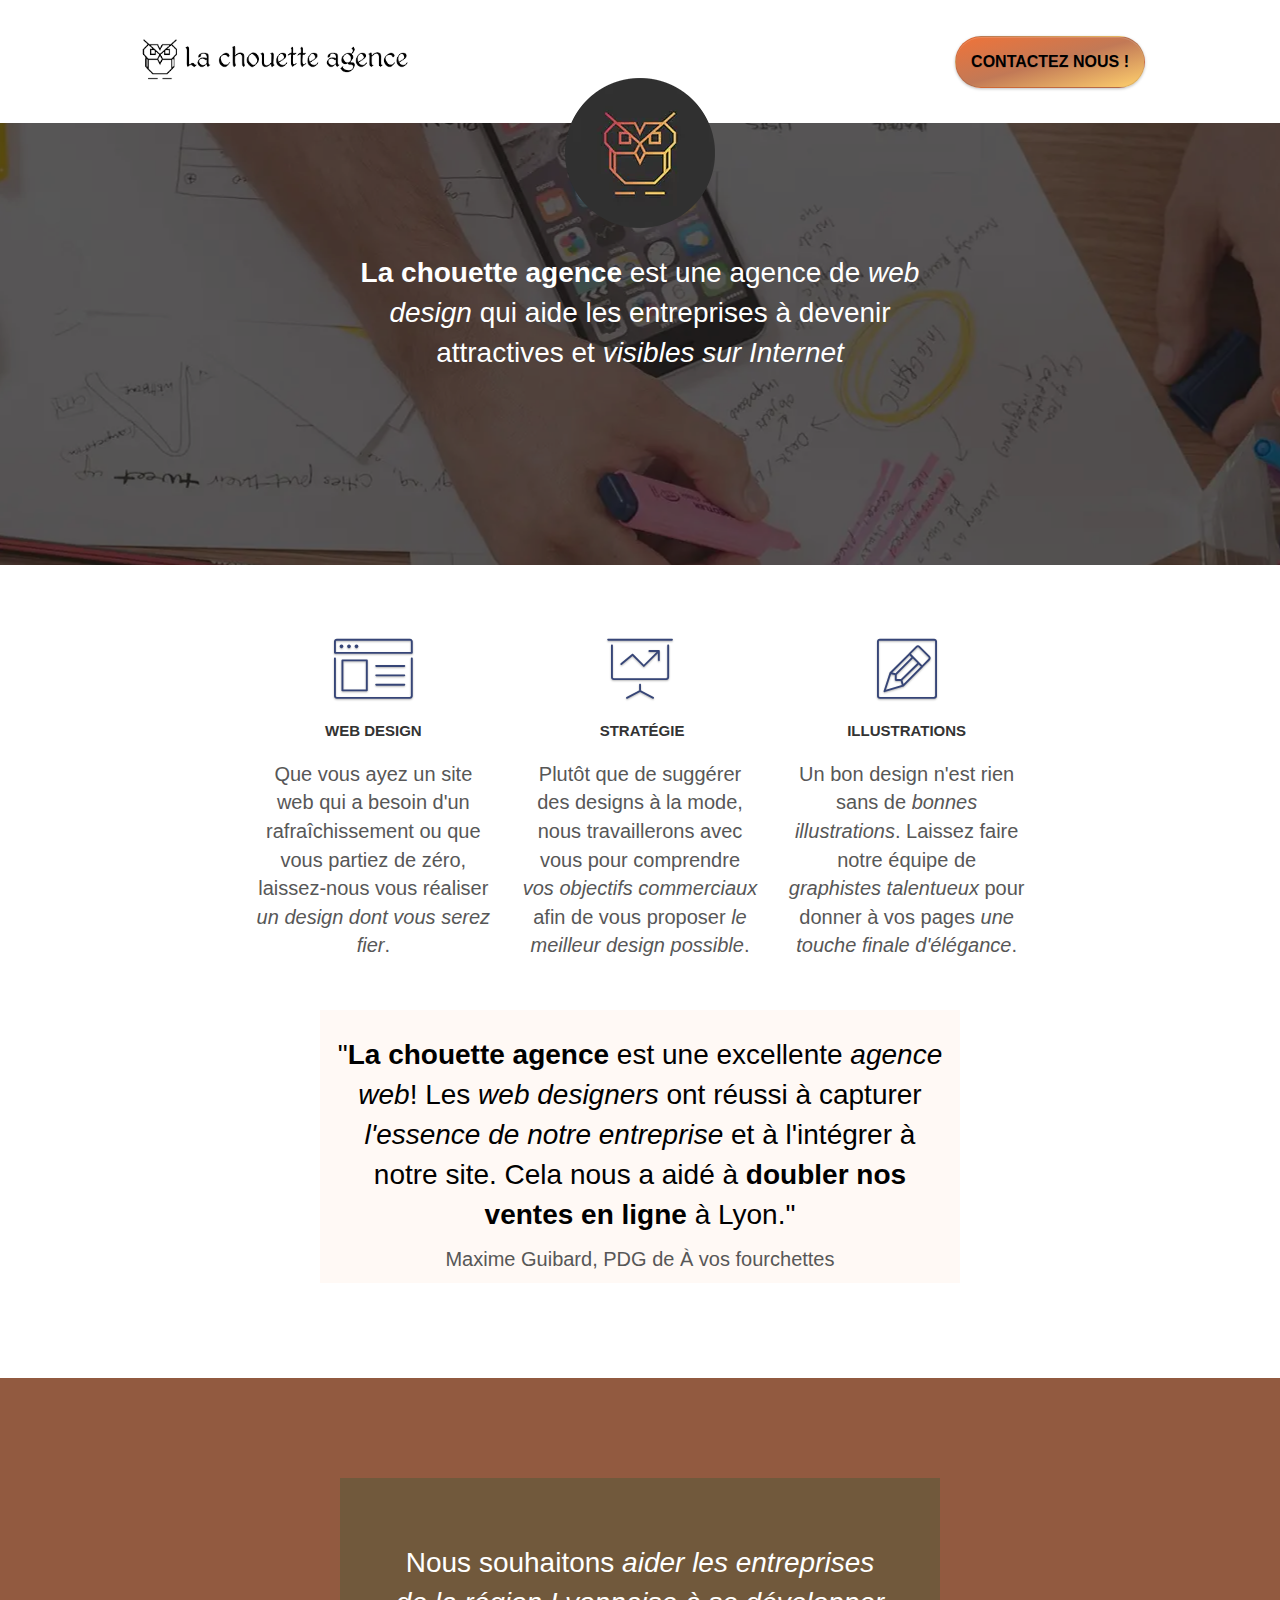
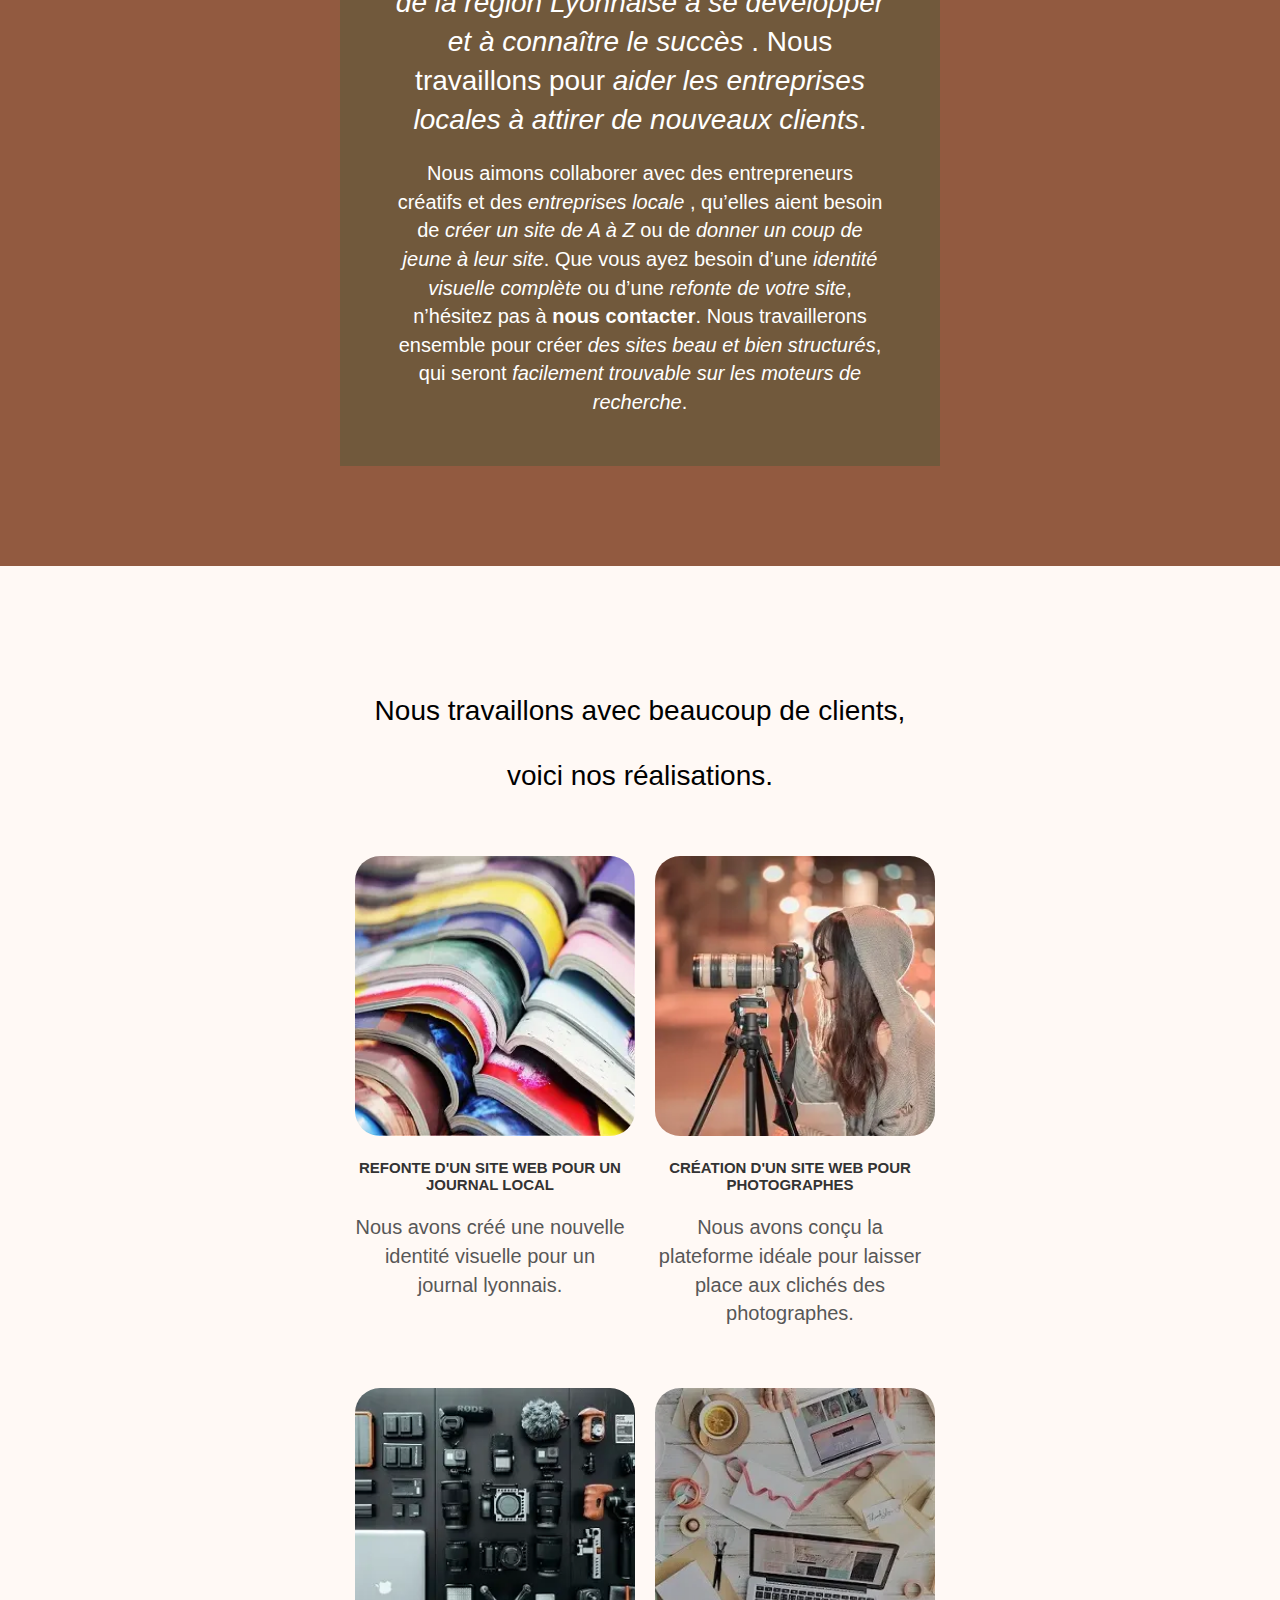
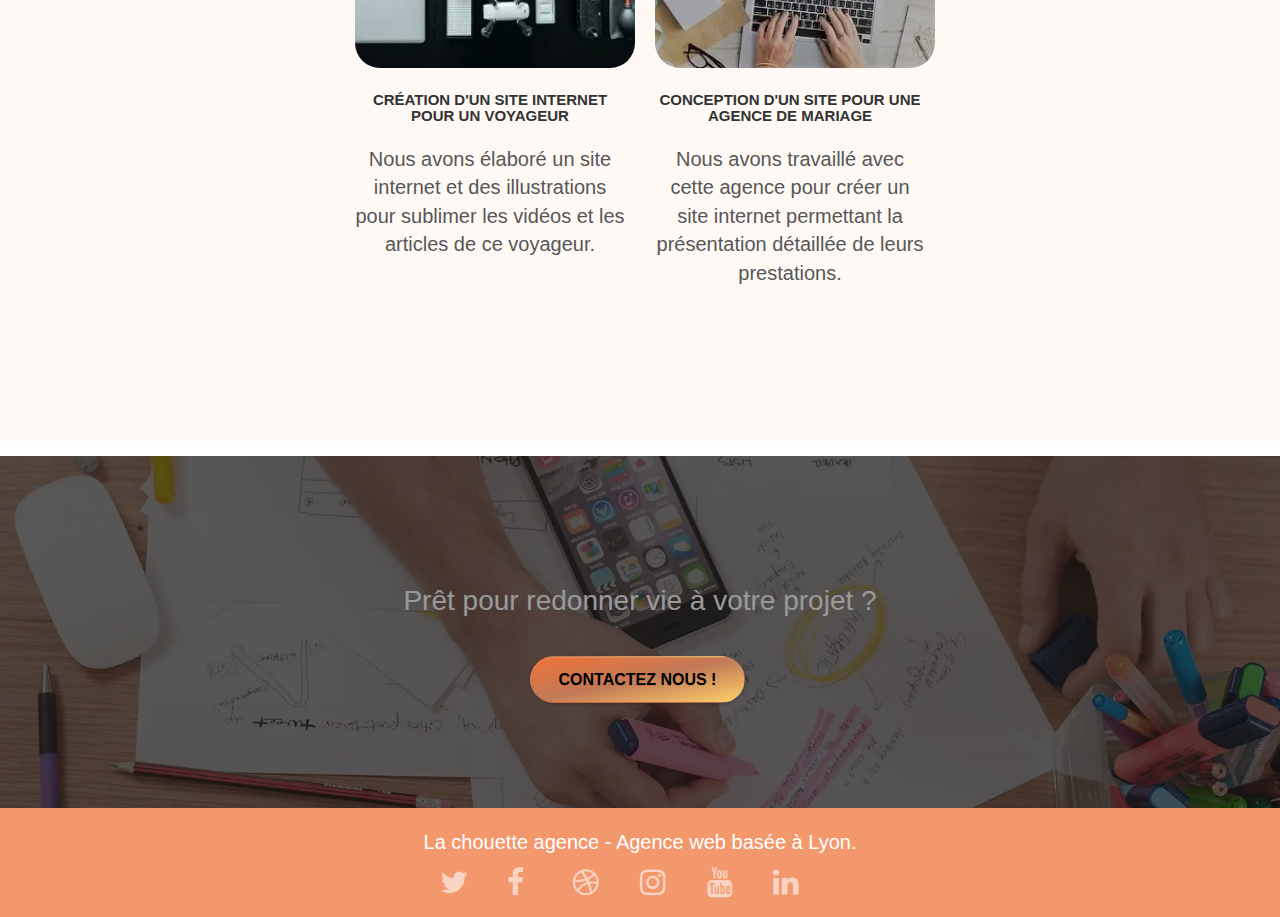
==== index.html @ 12873759 "changements boutons hover" ====
<!doctype html>
<html lang="fr">
<head>
    <meta charset="utf-8">
	<meta name="google-site-verification" content="yRWKBxch8k67-pR9QGZZN7ObZ-se8nlhs0dbQhO9EQE" />
    <meta name="keywords" content="seo, google, site web, site internet, agence design paris, agence design">
    <meta name="description" content="La chouette agence est une agence de web design qui aide les entreprises à devenir attractives et visibles sur Internet">
    <meta name="viewport" content="width=device-width, initial-scale=1.0, viewport-fit=cover">
    <link rel="shortcut icon" type="image/png" href="favicon.jpg">
    
	<link rel="stylesheet" type="text/css" href="./css/bootstrap.css">
	<link rel="stylesheet" type="text/css" href="style.css">
	<link rel="stylesheet" type="text/css" href="./css/font-awesome.css">
	<link rel="stylesheet" type="text/css" href="./css/et-line.css">

	<link rel=”canonical” href=”http://nanaki923.github.io/La-chouette-agence/pageoriginelle.html” />
	
    <title>La chouette agence</title>

<!-- Global site tag (gtag.js) - Google Analytics -->
    <script async src="https://www.googletagmanager.com/gtag/js?id=G-0TVZT63EPT"></script>
    <script>
        window.dataLayer = window.dataLayer || [];
        function gtag(){dataLayer.push(arguments);}
        gtag('js', new Date());

        gtag('config', 'G-0TVZT63EPT');
    </script>
    
</head>
<body>
<!-- Header -->
<div class="bloc bgc-white l-bloc " id="bloc-0">
	<div class="container bloc-sm">
		<nav class="navbar row">
			<div class="navbar-header">
				<a class="navbar-brand" href="index.html"><img src="img/la-chouette-agence.webp" alt="logo de l'agence representant une chouette dessinée de maniere minimaliste suivi du nom de l'agence" height="40" /></a>
			</div>
			<div class="collapse navbar-collapse navbar-1 special-dropdown-nav">
				<ul class="site-navigation nav navbar-nav">
					<li>
						<a href="page2.html" class="btn btn-lg btn-clean btn-rd cta-hero btn-atomic-tangerine">Contactez nous !</a>
					</li>
				</ul>
			</div>
		</nav>
	</div>
</div>

<!-- Presentation -->
<div class="bloc bgc-dark-slate-blue bg-banniere d-bloc bg-t-edge bloc-bg-texture texture-paper b-parallax">
	<div class="container bloc-lg">
		<div class="row tight-width-whitespace">
			<div class="col-sm-12">
				<img src="img/logo.webp" class="center-block image-resize-mode" width="100" alt="logo de l'agence de couleur allant du rouge au jaune sur un fond noir de forme spherique" />
				<div>
					<p class="text-center hero-bloc-text tc-white ">
						<strong>La chouette agence</strong> est une agence de <em>web design</em> qui aide les entreprises à devenir attractives et <em>visibles sur Internet</em> 
					</p>
				</div>
			</div>
	        <div class="col-sm-12 text-center">
				<a href="page2.html" class="btn btn-atomic-tangerine-2 btn-clean btn-rd btn-lg cta-hero">Contactez nous !</a>
			</div>
		</div>
	</div>
</div>

<!-- Services -->
<div class="bloc bgc-white l-bloc">
	<div class="container bloc-md">
		<div class="row voffset-lg med-width-whitespace">
			<div class="col-sm-4">
				<div class="text-center">
					<span class="et-icon-browser sm-shadow icon-dark-slate-blue icons icon-lg"></span>
				</div>
				<h3 class="mg-md text-center">
					Web design
				</h3>
				<p class="text-center ">
					Que vous ayez un site web qui a besoin d'un rafraîchissement ou que vous partiez de zéro, laissez-nous vous réaliser <em>un design dont vous serez fier</em>.
				</p>
			</div>
			<div class="col-sm-4">
				<div class="text-center">
					<span class="et-icon-presentation sm-shadow icon-dark-slate-blue icons icon-lg"></span>
				</div>
				<h3 class="mg-md text-center">
					&nbsp;Stratégie
				</h3>
				<p class="text-center ">
					Plutôt que de suggérer des designs à la mode, nous travaillerons avec vous pour comprendre <em>vos objectifs commerciaux</em> afin de vous proposer <em>le meilleur design possible</em>.
				</p>
			</div>
			<div class="col-sm-4">
				<div class="text-center">
					<span class="et-icon-edit sm-shadow icon-dark-slate-blue icons icon-lg"></span>
				</div>
				<h3 class="mg-md text-center">
					Illustrations
				</h3>
				<p class="text-center ">
					Un bon design n'est rien sans de <em>bonnes illustrations</em>. Laissez faire notre équipe de <em>graphistes talentueux</em> pour donner à vos pages <em>une touche finale d'élégance</em>.
				</p>
			</div>
		</div>
		<div class="row voffset-lg voffset">
			<div class="col-xs-12 col-md-8 col-md-offset-2 text-center">
				<p class="text-center hero-bloc-text tc-black ">
					"<strong>La chouette agence</strong> est une excellente <em>agence web</em>! Les <em>web designers</em> ont réussi à capturer <em>l'essence de notre entreprise</em> et à l'intégrer à notre site. Cela nous a aidé à <strong>doubler nos ventes en ligne</strong> à Lyon."
				</p>
				<p>
					Maxime Guibard, PDG de À vos fourchettes
				</p>
			</div>
		</div>
	</div>
</div>

<!-- Philosophy -->
<div class="bloc tc-white bgc-atomic-tangerine bg-presentation d-bloc bloc-bg-texture texture-paper b-parallax">
	<div class="container bloc-lg">
		<div class="row tight-width-whitespace black-background">
			<div class="col-sm-12">
				<h2 class="mg-md text-center tc-white">
					Nous souhaitons <em>aider les entreprises de la région Lyonnaise à se développer et à connaître le succès </em> . Nous travaillons pour <em>aider les entreprises locales à attirer de nouveaux clients</em>.
				</h2>
				<p class="text-center white">
					Nous aimons collaborer avec des entrepreneurs créatifs et des <em>entreprises locale</em> , qu’elles aient besoin de <em>créer un site de A à Z</em> ou de <em>donner un coup de jeune à leur site</em>. Que vous ayez besoin d’une <em>identité visuelle complète</em>  ou d’une <em>refonte de votre site</em>, n’hésitez pas à <strong>nous contacter</strong>. Nous travaillerons ensemble pour créer <em>des sites beau et bien structurés</em>, qui seront <em>facilement trouvable sur les moteurs de recherche</em>.
				</p>
			</div>
		</div>
	</div>
</div>

<!-- Portfolio -->
<div class="bloc bgc-white bg-h2-bg bg-repeat l-bloc">
	<div class="container bloc-lg">
		<div class="row">
			<div class="col-xs-13 col-md-8 col-md-offset-2 text-center">
				<p class="text-center hero-bloc-text tc-black ">
					Nous travaillons avec beaucoup de clients,
				</p>
				<p class="text-center hero-bloc-text tc-black ">
					voici nos réalisations.
				</p>
			</div>
		</div>
		<div class="row tight-width-whitespace portfolio-row">
			<div class="col-sm-6">
				<img src="img/1.webp" alt="plusieurs journeaux ouverts empilés les uns sur les autres" class="img-responsive portfolio-thumb" />
				<h3 class="mg-md text-center">
					Refonte d'un site web pour un journal local
				</h3>
				<p class="text-center">
					Nous avons créé une nouvelle identité visuelle pour un journal lyonnais.
				</p>
			</div>
			<div class="col-sm-6">
				<img src="img/2.webp" class="img-responsive portfolio-thumb" alt="jeune femme de profil derriere l'objectif de son appareil photo" /></a>
				<h3 class="mg-md text-center">
					Création d'un site web pour photographes
				</h3>
				<p class="text-center">
					Nous avons conçu la plateforme idéale pour laisser place aux clichés des photographes.
				</p>
			</div>
		</div>
		<div class="row tight-width-whitespace portfolio-row">
			<div class="col-sm-6">
				<img src="img/3.webp" class="img-responsive portfolio-thumb" alt="plusieur outils de informatique et de prise de vue, iMac, drone, perches, appareils photo, micros"/></a>
				<h3 class="mg-md text-center">
					Création d'un site internet pour un voyageur
				</h3>
				<p class="text-center">
					Nous avons élaboré un site internet et des illustrations pour sublimer les vidéos et les articles de ce voyageur.
				</p>
			</div>
			<div class="col-sm-6">
				<img src="img/4.webp" class="img-responsive portfolio-thumb" alt="prise de vue en hauteur du poste de travail d'une personne en train d'ecrir sur son ordinateur portable" /></a>
				<h3 class="mg-md text-center">
					Conception d'un site pour une agence de mariage
				</h3>
				<p class="text-center">
					Nous avons travaillé avec cette agence pour créer un site internet permettant la présentation détaillée de leurs prestations.
				</p>
			</div>
		</div>
	</div>
</div>

<!-- Contacts -->
<div class="bloc bgc-dark-slate-blue bg-banniere d-bloc bloc-bg-texture texture-paper">
	<div class="container bloc-lg">
		<div class="row">
			<h2 class="mg-md text-center tc-white">
				Prêt pour redonner vie à votre projet ?
			</h2>
			<div class="col-sm-12 text-center">
				<a href="page2.html" class="btn btn-atomic-tangerine btn-clean btn-rd btn-lg cta-hero">Contactez nous !</a>
			</div>
		</div>
	</div>
</div>

<!-- Footer -->

	<div class="bloc bgc-atomic-tangerine d-bloc">
		<div class="container bloc-sm">
			<div class="row">
				<div class="col-sm-12">
					<p class="text-center white">
						La chouette agence - Agence web basée à Lyon.<br>
					</p>
					<div class="row row-no-gutters social">
						<div class="col-sm-3">
							<div class="text-center">
								<a class="social" href="index.html" aria-label="Rejoignez-nous sur Twitter"><span class="fa fa-twitter icon-md"></span></a>
							</div>
						</div>
						<div class="col-sm-3">
							<div class="text-center">
								<a class="social" href="index.html"><span class="fa fa-facebook icon-md"></span></a>
							</div>
						</div>
						<div class="col-sm-3">
							<div class="text-center">
								<a class="social" href="index.html"><span class="fa fa-dribbble icon-md"></span></a>
							</div>
						</div>
						<div class="col-sm-3">
							<div class="text-center">
								<a class="social" href="index.html"><span class="fa fa-instagram icon-md"></span></a>
							</div>
						</div>
						<div class="col-sm-3">
							<div class="text-center">
								<a class="social" href="index.html"><span class="fa fa-youtube icon-md"></span></a>
							</div>
						</div>
						<div class="col-sm-3">
							<div class="text-center">
								<a class="social" href="index.html"><span class="fa fa-linkedin icon-md"></span></a>
							</div>
						</div>
					
					</div>
					
				</div>
			</div>
		</div>
	</div>

</body>
</html>
---- style.css ----
body {
    margin: 0;
    padding: 0;
    background: #FFF;
    overflow-x: hidden;
    -webkit-font-smoothing: antialiased;
    -moz-osx-font-smoothing: grayscale;
}

a,
button {
    transition: all .3s ease-in-out;
    outline: none!important;
}

a:hover {
    text-decoration: none;
    cursor: pointer;
}

#page-loading-blocs-notifaction {
    position: fixed;
    top: 0;
    bottom: 0;
    width: 100%;
    z-index: 100000;
    background: #FFFFFF url("img/pageload-spinner.gif") no-repeat center center;
}

.bloc {
    width: 100%;
    clear: both;
    background: 50% 50% no-repeat;
    padding: 0 50px;
    -webkit-background-size: cover;
    -moz-background-size: cover;
    -o-background-size: cover;
    background-size: cover;
    position: relative;
}

.bloc .container {
    padding-left: 0;
    padding-right: 0;
}

.bloc-lg {
    padding: 100px 50px;
}

.bloc-md {
    padding: 50px;
}

.bloc-sm {
    padding: 20px 50px;
}

.bg-center,
.bg-l-edge,
.bg-r-edge,
.bg-t-edge,
.bg-b-edge,
.bg-tl-edge,
.bg-bl-edge,
.bg-tr-edge,
.bg-br-edge,
.bg-repeat {
    -webkit-background-size: auto!important;
    -moz-background-size: auto!important;
    -o-background-size: auto!important;
    background-size: auto!important;
}

.bg-repeat {
    background: repeat;
}

.bg-t-edge {
    background: top no-repeat;
}

.bloc-bg-texture::before {
    content: "";
    background-size: 2px 2px;
    position: absolute;
    top: 0;
    bottom: 0;
    left: 0;
    right: 0;
}

.texture-paper::before {
    background: black;
    opacity: 40%;
    background-size: 280px 280px;
}

.b-parallax {
    background-attachment: fixed;
}

.d-bloc {
    color: rgba(255, 255, 255, .7);
}

.d-bloc button:hover {
    color: rgba(255, 255, 255, .9);
}

.d-bloc .icon-round,
.d-bloc .icon-square,
.d-bloc .icon-rounded,
.d-bloc .icon-semi-rounded-a,
.d-bloc .icon-semi-rounded-b {
    border-color: rgba(255, 255, 255, .9);
}

.d-bloc .divider-h span {
    border-color: rgba(255, 255, 255, .2);
}

.d-bloc .a-btn,
.d-bloc .navbar a,
.d-bloc .navbar-brand,
.d-bloc a .icon-sm,
.d-bloc a .icon-md,
.d-bloc a .icon-lg,
.d-bloc a .icon-xl,
.d-bloc h1 a,
.d-bloc h2 a,
.d-bloc h3 a,
.d-bloc h4 a,
.d-bloc h5 a,
.d-bloc h6 a,
.d-bloc p a {
    color: rgba(255, 255, 255, .6);
}

.d-bloc .a-btn:hover,
.d-bloc .navbar a:hover,
.d-bloc .navbar-brand:hover,
.d-bloc a:hover .icon-sm,
.d-bloc a:hover .icon-md,
.d-bloc a:hover .icon-lg,
.d-bloc a:hover .icon-xl,
.d-bloc h1 a:hover,
.d-bloc h2 a:hover,
.d-bloc h3 a:hover,
.d-bloc h4 a:hover,
.d-bloc h5 a:hover,
.d-bloc h6 a:hover,
.d-bloc p a:hover {
    color: rgba(255, 255, 255, 1);
}

.d-bloc .navbar-toggle .icon-bar {
    background: rgba(255, 255, 255, 1);
}

.d-bloc .btn-wire,
.d-bloc .btn-wire:hover {
    color: rgba(255, 255, 255, 1);
    border-color: rgba(255, 255, 255, 1);
}

.d-bloc .panel {
    color: rgba(0, 0, 0, .5);
}

.d-bloc .panel button:hover {
    color: rgba(0, 0, 0, .7);
}

.d-bloc .panel icon {
    border-color: rgba(0, 0, 0, .7);
}

.d-bloc .panel .divider-h span {
    border-color: rgba(0, 0, 0, .1);
}

.d-bloc .panel .a-btn {
    color: rgba(0, 0, 0, .6);
}

.d-bloc .panel .a-btn:hover {
    color: rgba(0, 0, 0, 1);
}

.d-bloc .panel .btn-wire,
.d-bloc .panel .btn-wire:hover {
    color: rgba(0, 0, 0, .7);
    border-color: rgba(0, 0, 0, .3);
}

.d-bloc .panel,
.l-bloc {
    color: rgba(0, 0, 0, .5);
}

.d-bloc .panel button:hover,
.l-bloc button:hover {
    color: rgba(0, 0, 0, .7);
}

.l-bloc .icon-round,
.l-bloc .icon-square,
.l-bloc .icon-rounded,
.l-bloc .icon-semi-rounded-a,
.l-bloc .icon-semi-rounded-b {
    border-color: rgba(0, 0, 0, .7);
}

.d-bloc .panel .divider-h span,
.l-bloc .divider-h span {
    border-color: rgba(0, 0, 0, .1);
}

.d-bloc .panel .a-btn,
.l-bloc .a-btn,
.l-bloc .navbar a,
.l-bloc .navbar-brand,
.l-bloc a .icon-sm,
.l-bloc a .icon-md,
.l-bloc a .icon-lg,
.l-bloc a .icon-xl,
.l-bloc h1 a,
.l-bloc h2 a,
.l-bloc h3 a,
.l-bloc h4 a,
.l-bloc h5 a,
.l-bloc h6 a,
.l-bloc p a {
    color: rgba(0, 0, 0, .6);
}

.d-bloc .panel .a-btn:hover,
.l-bloc .a-btn:hover,
.l-bloc .navbar a:hover,
.l-bloc .navbar-brand:hover,
.l-bloc a:hover .icon-sm,
.l-bloc a:hover .icon-md,
.l-bloc a:hover .icon-lg,
.l-bloc a:hover .icon-xl,
.l-bloc h1 a:hover,
.l-bloc h2 a:hover,
.l-bloc h3 a:hover,
.l-bloc h4 a:hover,
.l-bloc h5 a:hover,
.l-bloc h6 a:hover,
.l-bloc p a:hover {
    color: rgba(0, 0, 0, 1);
}

.l-bloc .navbar-toggle .icon-bar {
    color: rgba(0, 0, 0, .6);
}

.d-bloc .panel .btn-wire,
.d-bloc .panel .btn-wire:hover,
.l-bloc .btn-wire,
.l-bloc .btn-wire:hover {
    color: rgba(0, 0, 0, .7);
    border-color: rgba(0, 0, 0, .3);
}

.voffset {
    margin-top: 30px;
}

.voffset-lg {
    margin: 40px 20px 20px 20px;
    
}

.row-no-gutters {
    margin-right: 0;
    margin-left: 0;
}

.row.row-no-gutters > [class^="col-"],
.row.row-no-gutters > [class*=" col-"] {
    padding-right: 0;
    padding-left: 0;
}

#bloc-1-hero h1 {
    font-size: 32px;
}

.navbar {
    margin-bottom: 0;
    z-index: 1;
}

.navbar-brand {
    display: flex;
    justify-content: space-around;
    height: auto;
    padding: 3px 15px;
    font-size: 25px;
    font-weight: normal;
    font-weight: 600;
    line-height: 44px;
}
.navbar-brand img {
    height: 50px;
    max-height: 500px;
    margin: 10px 5px 0 0;
    display: inline;
    transition: all 0.2s ease-in-out;
}
.navbar-brand img:hover {
    transform: scale(1.01);
}
.navbar-brand img[src$=svg] {
    min-width: 100px;
}

.nav-center .navbar-brand img {
    margin: 0;
}

.navbar .nav {
    padding-top: 2px;
    margin-right: -16px;
    float: right;
    z-index: 1;
}

.nav > li {
    float: left;
    margin-top: 4px;
    font-size: 16px;
}

.navbar-nav .open .dropdown-menu > li > a {
    text-align: inherit;
}

.nav > li a:hover,
.nav > li a:focus {
    background: transparent;
}

.navbar-toggle {
    margin: 10px 10px 0 0;
    border: 0px;
}

.navbar-toggle:hover {
    background: transparent!important;
}

.navbar-toggle .icon-bar {
    background-color: rgba(0, 0, 0, .5);
    width: 26px;
}

.nav-invert .navbar .nav {
    float: left;
}

.nav-invert .navbar-header,
.nav-invert .navbar-brand {
    float: right;
    position: relative;
    z-index: 2;
}

@media (min-width: 768px) {
    .site-navigation {
        position: absolute;
        top: 50%;
        right: 20px;
        transform: translate(0, -50%);
        -webkit-transform: translateY(-50%);
    }
    .nav > li .dropdown-menu a,
    .nav > li .dropdown-menu a:hover {
        color: #484848;
    }
    .nav-invert .site-navigation {
        left: 0;
        right: 0;
    }
    .nav-center {
        text-align: center;
    }
    .nav-center .navbar-header {
        width: 100%;
    }
    .nav-center .navbar-header,
    .nav-center .navbar-brand,
    .nav-center .nav > li {
        float: none;
        display: inline-block;
    }
    .nav-center .site-navigation {
        position: relative;
        width: 100%;
        right: 0;
        margin-right: 0px;
        margin-top: 20px;
    }
    .nav-center.mini-nav .navbar-toggle {
        float: none;
        margin: 10px auto 0;
    }
}

.nav > li > .dropdown a {
    background: none!important;
    display: block;
    padding: 14px 15px;
}

nav .caret {
    margin: 0 5px;
}

.dropdown-menu .dropdown-menu {
    top: -8px;
    left: 100%;
}

.dropdown-menu .dropmenu-flow-right {
    top: 100%;
    left: 0;
    margin-left: -1px;
    border-top-left-radius: 0;
    border-top-right-radius: 0;
}

.dropdown-menu .dropdown span {
    border: 4px solid black;
    border-top-color: transparent;
    border-right-color: transparent;
    border-bottom-color: transparent;
    margin: 6px -5px 0 0!important;
    float: right;
}

.mg-md {
    margin-top: 10px;
    margin-bottom: 20px;
}

.mg-lg {
    margin-top: 10px;
    margin-bottom: 40px;
}

.btn {
    margin: 0 5px 5px 0;
    
}

.btn.pull-right {
    margin: 0 0 5px 5px;
}

.btn-d,
.btn-d:hover,
.btn-d:focus {
    color: #FFF;
    background: rgba(0, 0, 0, .3);
}

button {
    outline: none!important;
}

.btn-rd {
    border-radius: 40px;
}

.btn-clean {
    border: 1px solid rgba(0, 0, 0, .08);
    border-bottom-color: rgba(0, 0, 0, .1);
    text-shadow: 0 1px 0 rgba(0, 0, 1, .1);
    box-shadow: 0 1px 3px rgba(0, 0, 1, .25), inset 0 1px 0 0 rgba(255, 255, 255, .15);
}

.icon-md {
    font-size: 30px!important;
}

.icon-lg {
    font-size: 60px!important;
}

.sm-shadow {
    text-shadow: 0 1px 2px rgba(0, 0, 0, .3);
}

.panel-sq,
.panel-sq .panel-heading,
.panel-sq .panel-footer {
    border-radius: 0;
}

.panel-rd {
    border-radius: 30px;
}

.panel-rd .panel-heading {
    border-radius: 29px 29px 0 0;
}

.panel-rd .panel-footer {
    border-radius: 0 0 29px 29px;
}

.form-control {
    border-color: rgba(0, 0, 0, .1);
    box-shadow: none;
}

.scrollToTop {
    width: 40px;
    height: 40px;
    position: fixed;
    bottom: 20px;
    right: 20px;
    opacity: 0;
    z-index: 500;
    transition: all .3s ease-in-out;
}

.scrollToTop span {
    margin-top: 6px;
}

.showScrollTop {
    font-size: 14px;
    opacity: 1;
}

a[data-lightbox] {
    position: relative;
    display: block;
    text-align: center;
}

a[data-lightbox]:hover::before {
    content: "+";
    font-family: "HelveticaNeue-Light", "Helvetica Neue Light", "Helvetica Neue", Helvetica, Arial;
    font-size: 32px;
    width: 50px;
    height: 50px;
    margin-left: -25px;
    border-radius: 50%;
    background: rgba(0, 0, 0, .6);
    color: #FFF;
    font-weight: 100;
    z-index: 1;
    position: absolute;
    top: 50%;
    transform: translateY(-50%);
    -webkit-transform: translateY(-50%);
}

a[data-lightbox]:hover img {
    opacity: 0.6;
    -webkit-animation-fill-mode: none;
    animation-fill-mode: none;
}

#lightbox-modal {
    display: flex;
    align-items: center;
}

#lightbox-modal .modal-dialog {
    width: 90%;
    max-width: 900px;
    margin: 0 auto 0;
}

#lightbox-modal .modal-dialog img {
    max-height: 90vh;
    margin: 0 auto;
}

.lightbox-caption {
    padding: 20px;
    color: #FFF;
    background: rgba(0, 0, 0, .5);
    position: absolute;
    left: 15px;
    right: 15px;
    bottom: 5px;
}

.close-lightbox {
    color: #FFF;
    font-size: 30px;
    position: absolute;
    top: 20px;
    right: 20px;
    z-index: 20;
    background: rgba(0, 0, 0, .5);
    border: none;
    line-height: 30px;
    padding: 0 9px 5px;
    opacity: 0.3;
}

.close-lightbox:hover,
.next-lightbox:hover,
.prev-lightbox:hover {
    opacity: 1.0;
    color: #FFF;
}

.next-lightbox,
.prev-lightbox {
    font-size: 20px;
    color: rgba(255, 255, 255, .9);
    background: rgba(0, 0, 0, .5);
    transition: all .2s ease-in-out;
    position: absolute;
    top: 45%;
    z-index: 1;
    opacity: 0.4;
}

.next-lightbox {
    padding: 6px 8px 1px 13px;
    right: 25px;
}

.prev-lightbox {
    padding: 6px 13px 1px 10px;
    left: 25px;
}

.snapshot-lb .modal-body {
    padding-bottom: 45px;
}

.snapshot-lb .lightbox-caption {
    padding: 0;
    color: rgba(0, 0, 0, .5);
    background: none;
}

h1,
h2,
h3,
h4,
h5,
h6,
p,
label,
.btn,
a {
    font-family: "helvetica";
    font-weight: 400;
    color: #575757!important;
}

.container {
    max-width: 1000px;
}

.hero-bloc-text {
    font-size: 38px;
}

.hero-bloc-text-sub {
    font-size: 36px;
}

.statement-bloc-text {
    line-height: 26px;
    font-style: italic;
    font-size: 20px;
    text-align: center;
    font-weight: lighter;
    max-width: 520px;
    margin: auto auto auto auto;
}

p {
    font-size: 20px;
}

.tight-width-whitespace {
    max-width: 600px;
    margin: auto auto auto auto;
}

.h1 {
    font-size: 20px;
    font-family: "Open Sans";
}

.cta-hero {
    margin-top: 22px;
    color: #000000!important;
    text-transform: uppercase;
    padding: 12px 28px 12px 28px;
    font-size: 16px;
    font-weight: 700;
}

.social {
    display: flex;
    justify-content: space-between;
    max-width: 400px;
    margin: auto auto auto auto;
}

h2 {
    font-size: 22px;
    line-height: 1.4em;
}

h3 {
    font-size: 15px;
    text-transform: uppercase;
    font-weight: 700;
    color: #333333!important;
}

.med-width-whitespace {
    max-width: 800px;
    margin: auto auto auto auto;
    box-shadow: 0px 0px 0px #000000;
}

h1 {
    color: #333333!important;
}

h4 {
    color: #333333!important;
}

.icons {
    margin-bottom: 14px;
    margin-top: 24px;
}

.white {
    color: #FFFFFF!important;
}

.portfolio-thumb {
    margin-bottom: 24px;
}

.portfolio-row {
    margin-bottom: 44px;
    margin-top: 50px;
}

.avatar {
    box-shadow: 0px 4px 9px rgba(0, 0, 0, 0.3);
}

.black-background {
    background-color: rgba(165, 147, 99, 0.7);
    padding: 40px 40px 40px 40px;
}

.bold-link {
    font-weight: 900;
    text-decoration: underline!important;
}

.bgc-white {
    background-color: #FFFFFF;
}

.bgc-dark-slate-blue {
    background-color: #364577;
}

.bgc-atomic-tangerine {
    background-color: #F3976C;
}

.tc-white {
    color: white!important;
    font-size: 28px;
    margin-top: 25px;
}
.tc-black {
    color: black!important;
    font-size: 28px;
    margin-top: 25px;
}

.btn-atomic-tangerine {
    margin-top: 15px;
    background: linear-gradient(to left top, #ffd16e, #c27956, #f07339)!important;  
}
.btn-atomic-tangerine:hover { 
    background: linear-gradient(to left top, #f07339, #c27956, #ffd16e)!important; 
}
.btn-atomic-tangerine-2 {
    
    margin-top: 30px;
    background: linear-gradient(to left top, #ffd16e, #c27956, #f07339)!important;  
}
@media (min-width:768px) {
    .btn-atomic-tangerine-2 {
        visibility: hidden;
    }

}
.ltc-white {
    color: #FFFFFF!important;
}
.ltc-white:hover {
    color: #cccccc!important;
}

.ltc-atomic-tangerine {
    color: #F3976C!important;
}

.ltc-atomic-tangerine:hover {
    color: #c27956!important;
}

.icon-dark-slate-blue {
    color: #364577!important;
    border-color: #364577!important;
}

.bg-h2-bg {
    background: rgb(255, 249, 245);
}

.bg-banniere {
    margin-top: 15px;
    background-image: url("img/la-chouette-agence-banniere.webp");
}

.bg-presentation {
    background-image: url("img/image-de-presentation.webp");
}

@media (max-width: 1024px) {
    .bloc {
        padding-left: 20px;
        padding-right: 20px;
    }
    .bloc.full-width-bloc,
    .bloc-tile-2.full-width-bloc .container,
    .bloc-tile-3.full-width-bloc .container,
    .bloc-tile-4.full-width-bloc .container {
        padding-left: 0;
        padding-right: 0;
    }
}

@media (max-width: 992px) and (min-width: 768px) {
    .navbar .nav {
        max-width: 80%
    }
    .nav-center.navbar .nav {
        max-width: 100%
    }
}

@media only screen and (min-width: 768px) and (max-width: 1024px) and (orientation: landscape) {
    .b-parallax {
        background-attachment: scroll;
    }
}

@media only screen and (min-width: 1024px) and (max-width: 1366px) and (-webkit-min-device-pixel-ratio: 1.5) {
    .b-parallax {
        background-attachment: scroll;
    }
}

@media (max-width: 991px) {
    .container {
        width: 100%;
    }
    .b-parallax {
        background-attachment: scroll;
    }
    .page-container,
    #hero-bloc {
        overflow-x: hidden;
        position: relative;
    }
    
    .bloc-group,
    .bloc-group .bloc {
        display: block;
        width: 100%;
    }
    .bloc-fill-screen .fill-bloc-top-edge,
    .bloc-fill-screen .fill-bloc-bottom-edge {
        padding: 0 20px;
    }
}

@media (max-width: 767px) {
    .page-container {
        overflow-x: hidden;
        position: relative;
    }
    h1,
    h2,
    h3,
    h4,
    h5,
    h6,
    p,
    #disqus_thread {
        padding-left: 10px!important;
        padding-right: 10px!important;
    }
    .b-parallax {
        background-attachment: scroll;
    }
    .navbar .nav {
        padding-top: 0;
        border-top: 1px solid rgba(0, 0, 0, .2);
        float: none!important;
    }
    .navbar.row {
        margin-left: 0;
        margin-right: 0;
    }
    .site-navigation {
        position: inherit;
        transform: none;
        -webkit-transform: none;
        -ms-transform: none;
    }
    .nav > li {
        margin-top: 0;
        border-bottom: 1px solid rgba(0, 0, 0, .1);
        background: rgba(0, 0, 0, .05);
        text-align: left;
        padding-left: 15px;
        width: 100%;
    }
    .nav > li:hover {
        background: rgba(0, 0, 0, .08);
    }
    .dropdown .dropdown a .caret {
        float: none;
        margin: 5px 0 0 10px!important;
        border: 4px solid black;
        border-bottom-color: transparent;
        border-right-color: transparent;
        border-left-color: transparent;
    }
    #hero-bloc .navbar .nav {
        background: rgba(0, 0, 0, .8);
    }
    #hero-bloc .navbar .nav a {
        color: rgba(255, 255, 255, .6);
    }
    .hero {
        padding: 50px 0;
    }
    .hero-nav {
        left: -1px;
        right: -1px;
    }
    .navbar-collapse {
        padding: 0;
        overflow-x: hidden;
        -webkit-box-shadow: none;
        box-shadow: none;
    }
    .navbar-brand img {
        max-height: 40px;
        width: auto;
    }
    .nav-invert .navbar-header {
        float: none;
        width: 100%;
    }
    .nav-invert .navbar-toggle {
        float: left;
        margin-left: 10px;
    }
    .bloc {
        padding-left: 0;
        padding-right: 0;
    }
    .bloc-xxl,
    .bloc-xl,
    .bloc-lg {
        padding: 40px 0;
    }
    .bloc-sm,
    .bloc-md {
        padding-left: 0;
        padding-right: 0;
    }
    .bloc-tile-2 .container,
    .bloc-tile-3 .container,
    .bloc-tile-4 .container,
    .bloc-fill-screen .fill-bloc-top-edge,
    .bloc-fill-screen .fill-bloc-bottom-edge {
        padding-left: 0;
        padding-right: 0;
    }
    .a-block {
        padding: 0 10px;
    }
    .btn-dwn {
        display: none;
    }
    .voffset {
        margin-top: 5px;
    }
    .voffset-md {
        margin-top: 20px;
    }
    .voffset-lg {
        margin-top: 30px;
    }
    form {
        padding: 5px;
    }
    .close-lightbox {
        display: inline-block;
    }
    .blocsapp-device-iphone5 {
        background-size: 216px 425px;
        padding-top: 60px;
        width: 216px;
        height: 425px;
    }
    .blocsapp-device-iphone5 img {
        width: 180px;
        height: 320px;
    }
}

@media (max-width: 400px) {
    .bloc {
        padding-left: 0;
        padding-right: 0;
    }
}

@media (max-width: 767px) {
    .bloc-mob-center-text {
        text-align: center;
    }
}
---- css/et-line.css ----
@font-face {
    font-family: et-line;
    src: url(../fonts/et-line.eot);
    src: url(../fonts/et-line.eot?#iefix) format('embedded-opentype'), url(../fonts/et-line.woff) format('woff'), url(../fonts/et-line.ttf) format('truetype'), url(../fonts/et-line.svg#et-line) format('svg');
    font-weight: 400;
    font-style: normal
}

.et-icon-adjustments,
.et-icon-alarmclock,
.et-icon-anchor,
.et-icon-aperture,
.et-icon-attachment,
.et-icon-bargraph,
.et-icon-basket,
.et-icon-beaker,
.et-icon-bike,
.et-icon-book-open,
.et-icon-briefcase,
.et-icon-browser,
.et-icon-calendar,
.et-icon-camera,
.et-icon-caution,
.et-icon-chat,
.et-icon-circle-compass,
.et-icon-clipboard,
.et-icon-clock,
.et-icon-cloud,
.et-icon-compass,
.et-icon-desktop,
.et-icon-dial,
.et-icon-document,
.et-icon-documents,
.et-icon-download,
.et-icon-dribbble,
.et-icon-edit,
.et-icon-envelope,
.et-icon-expand,
.et-icon-facebook,
.et-icon-flag,
.et-icon-focus,
.et-icon-gears,
.et-icon-genius,
.et-icon-gift,
.et-icon-global,
.et-icon-globe,
.et-icon-googleplus,
.et-icon-grid,
.et-icon-happy,
.et-icon-hazardous,
.et-icon-heart,
.et-icon-hotairballoon,
.et-icon-hourglass,
.et-icon-key,
.et-icon-laptop,
.et-icon-layers,
.et-icon-lifesaver,
.et-icon-lightbulb,
.et-icon-linegraph,
.et-icon-linkedin,
.et-icon-lock,
.et-icon-magnifying-glass,
.et-icon-map,
.et-icon-map-pin,
.et-icon-megaphone,
.et-icon-mic,
.et-icon-mobile,
.et-icon-newspaper,
.et-icon-notebook,
.et-icon-paintbrush,
.et-icon-paperclip,
.et-icon-pencil,
.et-icon-phone,
.et-icon-picture,
.et-icon-pictures,
.et-icon-piechart,
.et-icon-presentation,
.et-icon-pricetags,
.et-icon-printer,
.et-icon-profile-female,
.et-icon-profile-male,
.et-icon-puzzle,
.et-icon-quote,
.et-icon-recycle,
.et-icon-refresh,
.et-icon-ribbon,
.et-icon-rss,
.et-icon-sad,
.et-icon-scissors,
.et-icon-scope,
.et-icon-search,
.et-icon-shield,
.et-icon-speedometer,
.et-icon-strategy,
.et-icon-streetsign,
.et-icon-tablet,
.et-icon-target,
.et-icon-telescope,
.et-icon-toolbox,
.et-icon-tools,
.et-icon-tools-2,
.et-icon-trophy,
.et-icon-tumblr,
.et-icon-twitter,
.et-icon-upload,
.et-icon-video,
.et-icon-wallet,
.et-icon-wine {
    font-family: et-line;
    speak: none;
    font-style: normal;
    font-weight: 400;
    font-variant: normal;
    text-transform: none;
    line-height: 1;
    -webkit-font-smoothing: antialiased;
    -moz-osx-font-smoothing: grayscale;
    display: inline-block
}

.et-icon-mobile:before {
    content: "\e000"
}

.et-icon-laptop:before {
    content: "\e001"
}

.et-icon-desktop:before {
    content: "\e002"
}

.et-icon-tablet:before {
    content: "\e003"
}

.et-icon-phone:before {
    content: "\e004"
}

.et-icon-document:before {
    content: "\e005"
}

.et-icon-documents:before {
    content: "\e006"
}

.et-icon-search:before {
    content: "\e007"
}

.et-icon-clipboard:before {
    content: "\e008"
}

.et-icon-newspaper:before {
    content: "\e009"
}

.et-icon-notebook:before {
    content: "\e00a"
}

.et-icon-book-open:before {
    content: "\e00b"
}

.et-icon-browser:before {
    content: "\e00c"
}

.et-icon-calendar:before {
    content: "\e00d"
}

.et-icon-presentation:before {
    content: "\e00e"
}

.et-icon-picture:before {
    content: "\e00f"
}

.et-icon-pictures:before {
    content: "\e010"
}

.et-icon-video:before {
    content: "\e011"
}

.et-icon-camera:before {
    content: "\e012"
}

.et-icon-printer:before {
    content: "\e013"
}

.et-icon-toolbox:before {
    content: "\e014"
}

.et-icon-briefcase:before {
    content: "\e015"
}

.et-icon-wallet:before {
    content: "\e016"
}

.et-icon-gift:before {
    content: "\e017"
}

.et-icon-bargraph:before {
    content: "\e018"
}

.et-icon-grid:before {
    content: "\e019"
}

.et-icon-expand:before {
    content: "\e01a"
}

.et-icon-focus:before {
    content: "\e01b"
}

.et-icon-edit:before {
    content: "\e01c"
}

.et-icon-adjustments:before {
    content: "\e01d"
}

.et-icon-ribbon:before {
    content: "\e01e"
}

.et-icon-hourglass:before {
    content: "\e01f"
}

.et-icon-lock:before {
    content: "\e020"
}

.et-icon-megaphone:before {
    content: "\e021"
}

.et-icon-shield:before {
    content: "\e022"
}

.et-icon-trophy:before {
    content: "\e023"
}

.et-icon-flag:before {
    content: "\e024"
}

.et-icon-map:before {
    content: "\e025"
}

.et-icon-puzzle:before {
    content: "\e026"
}

.et-icon-basket:before {
    content: "\e027"
}

.et-icon-envelope:before {
    content: "\e028"
}

.et-icon-streetsign:before {
    content: "\e029"
}

.et-icon-telescope:before {
    content: "\e02a"
}

.et-icon-gears:before {
    content: "\e02b"
}

.et-icon-key:before {
    content: "\e02c"
}

.et-icon-paperclip:before {
    content: "\e02d"
}

.et-icon-attachment:before {
    content: "\e02e"
}

.et-icon-pricetags:before {
    content: "\e02f"
}

.et-icon-lightbulb:before {
    content: "\e030"
}

.et-icon-layers:before {
    content: "\e031"
}

.et-icon-pencil:before {
    content: "\e032"
}

.et-icon-tools:before {
    content: "\e033"
}

.et-icon-tools-2:before {
    content: "\e034"
}

.et-icon-scissors:before {
    content: "\e035"
}

.et-icon-paintbrush:before {
    content: "\e036"
}

.et-icon-magnifying-glass:before {
    content: "\e037"
}

.et-icon-circle-compass:before {
    content: "\e038"
}

.et-icon-linegraph:before {
    content: "\e039"
}

.et-icon-mic:before {
    content: "\e03a"
}

.et-icon-strategy:before {
    content: "\e03b"
}

.et-icon-beaker:before {
    content: "\e03c"
}

.et-icon-caution:before {
    content: "\e03d"
}

.et-icon-recycle:before {
    content: "\e03e"
}

.et-icon-anchor:before {
    content: "\e03f"
}

.et-icon-profile-male:before {
    content: "\e040"
}

.et-icon-profile-female:before {
    content: "\e041"
}

.et-icon-bike:before {
    content: "\e042"
}

.et-icon-wine:before {
    content: "\e043"
}

.et-icon-hotairballoon:before {
    content: "\e044"
}

.et-icon-globe:before {
    content: "\e045"
}

.et-icon-genius:before {
    content: "\e046"
}

.et-icon-map-pin:before {
    content: "\e047"
}

.et-icon-dial:before {
    content: "\e048"
}

.et-icon-chat:before {
    content: "\e049"
}

.et-icon-heart:before {
    content: "\e04a"
}

.et-icon-cloud:before {
    content: "\e04b"
}

.et-icon-upload:before {
    content: "\e04c"
}

.et-icon-download:before {
    content: "\e04d"
}

.et-icon-target:before {
    content: "\e04e"
}

.et-icon-hazardous:before {
    content: "\e04f"
}

.et-icon-piechart:before {
    content: "\e050"
}

.et-icon-speedometer:before {
    content: "\e051"
}

.et-icon-global:before {
    content: "\e052"
}

.et-icon-compass:before {
    content: "\e053"
}

.et-icon-lifesaver:before {
    content: "\e054"
}

.et-icon-clock:before {
    content: "\e055"
}

.et-icon-aperture:before {
    content: "\e056"
}

.et-icon-quote:before {
    content: "\e057"
}

.et-icon-scope:before {
    content: "\e058"
}

.et-icon-alarmclock:before {
    content: "\e059"
}

.et-icon-refresh:before {
    content: "\e05a"
}

.et-icon-happy:before {
    content: "\e05b"
}

.et-icon-sad:before {
    content: "\e05c"
}

.et-icon-facebook:before {
    content: "\e05d"
}

.et-icon-twitter:before {
    content: "\e05e"
}

.et-icon-googleplus:before {
    content: "\e05f"
}

.et-icon-rss:before {
    content: "\e060"
}

.et-icon-tumblr:before {
    content: "\e061"
}

.et-icon-linkedin:before {
    content: "\e062"
}

.et-icon-dribbble:before {
    content: "\e063"
}
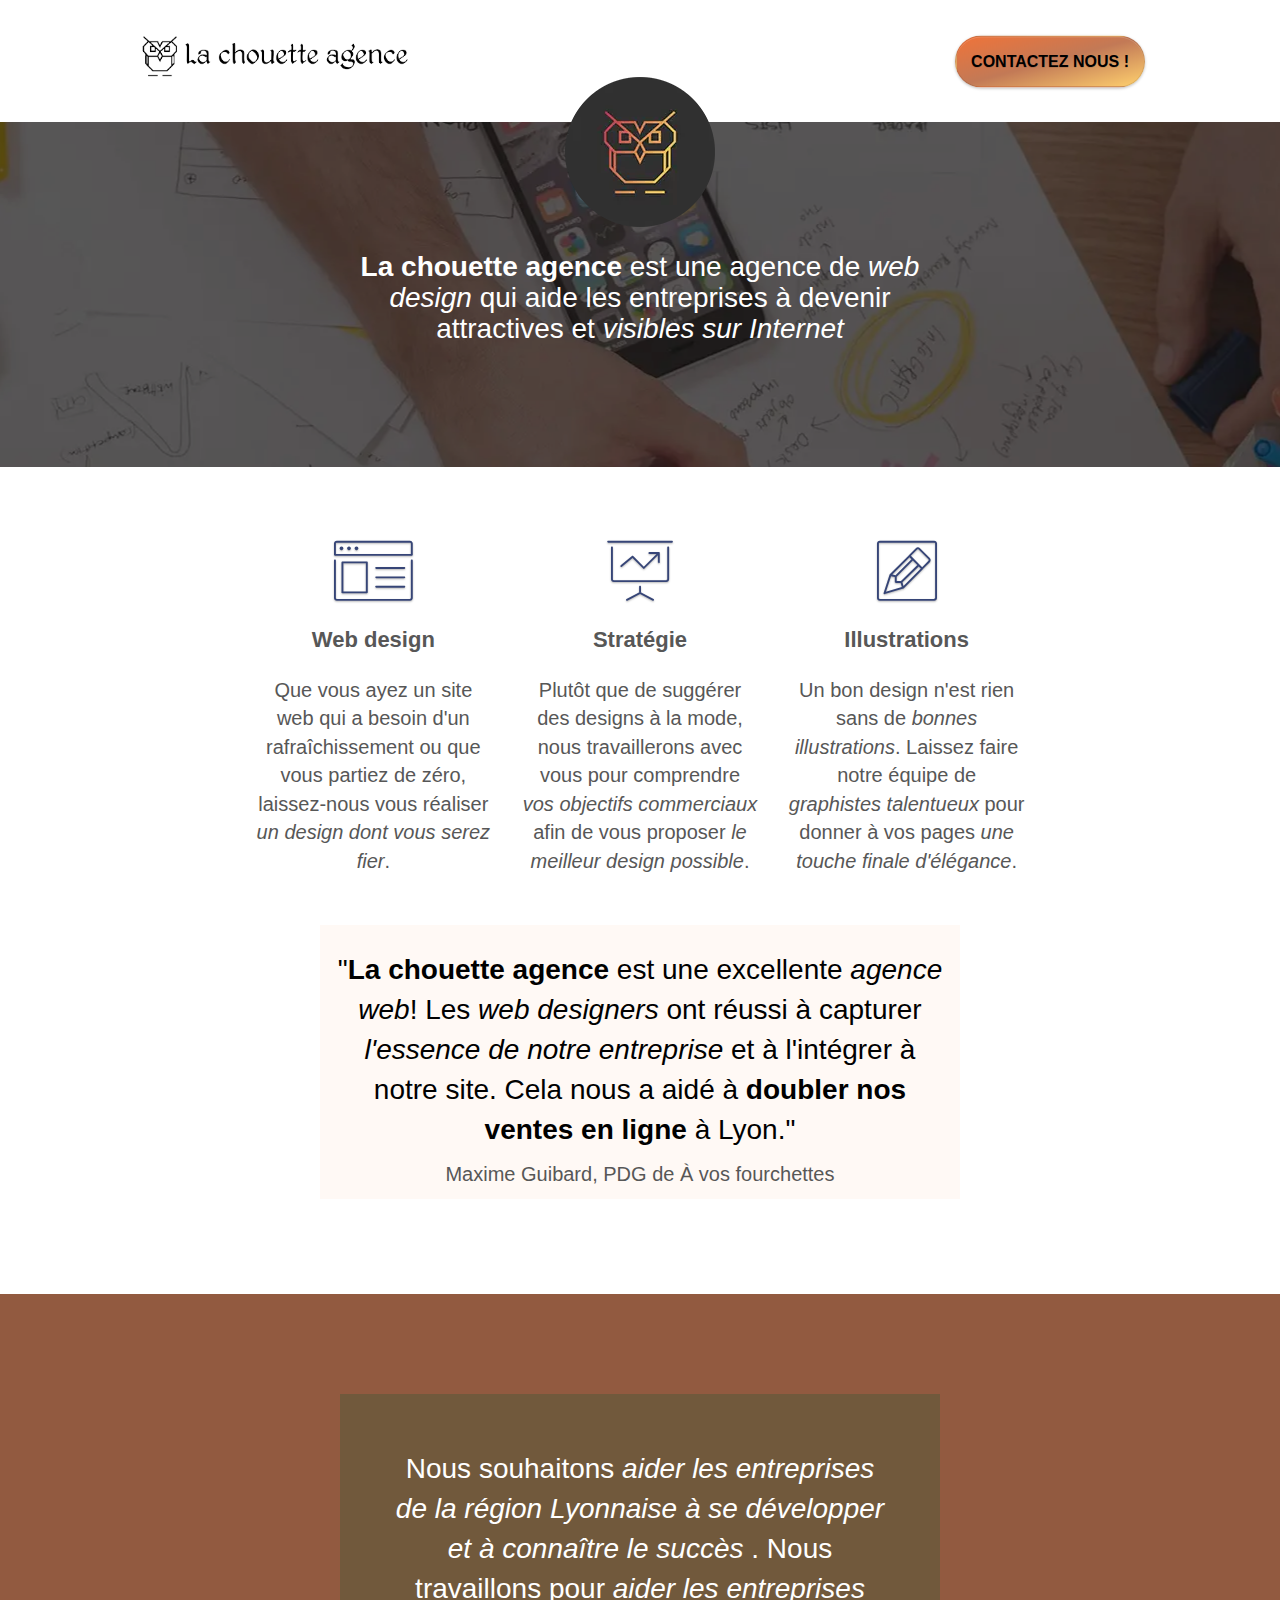
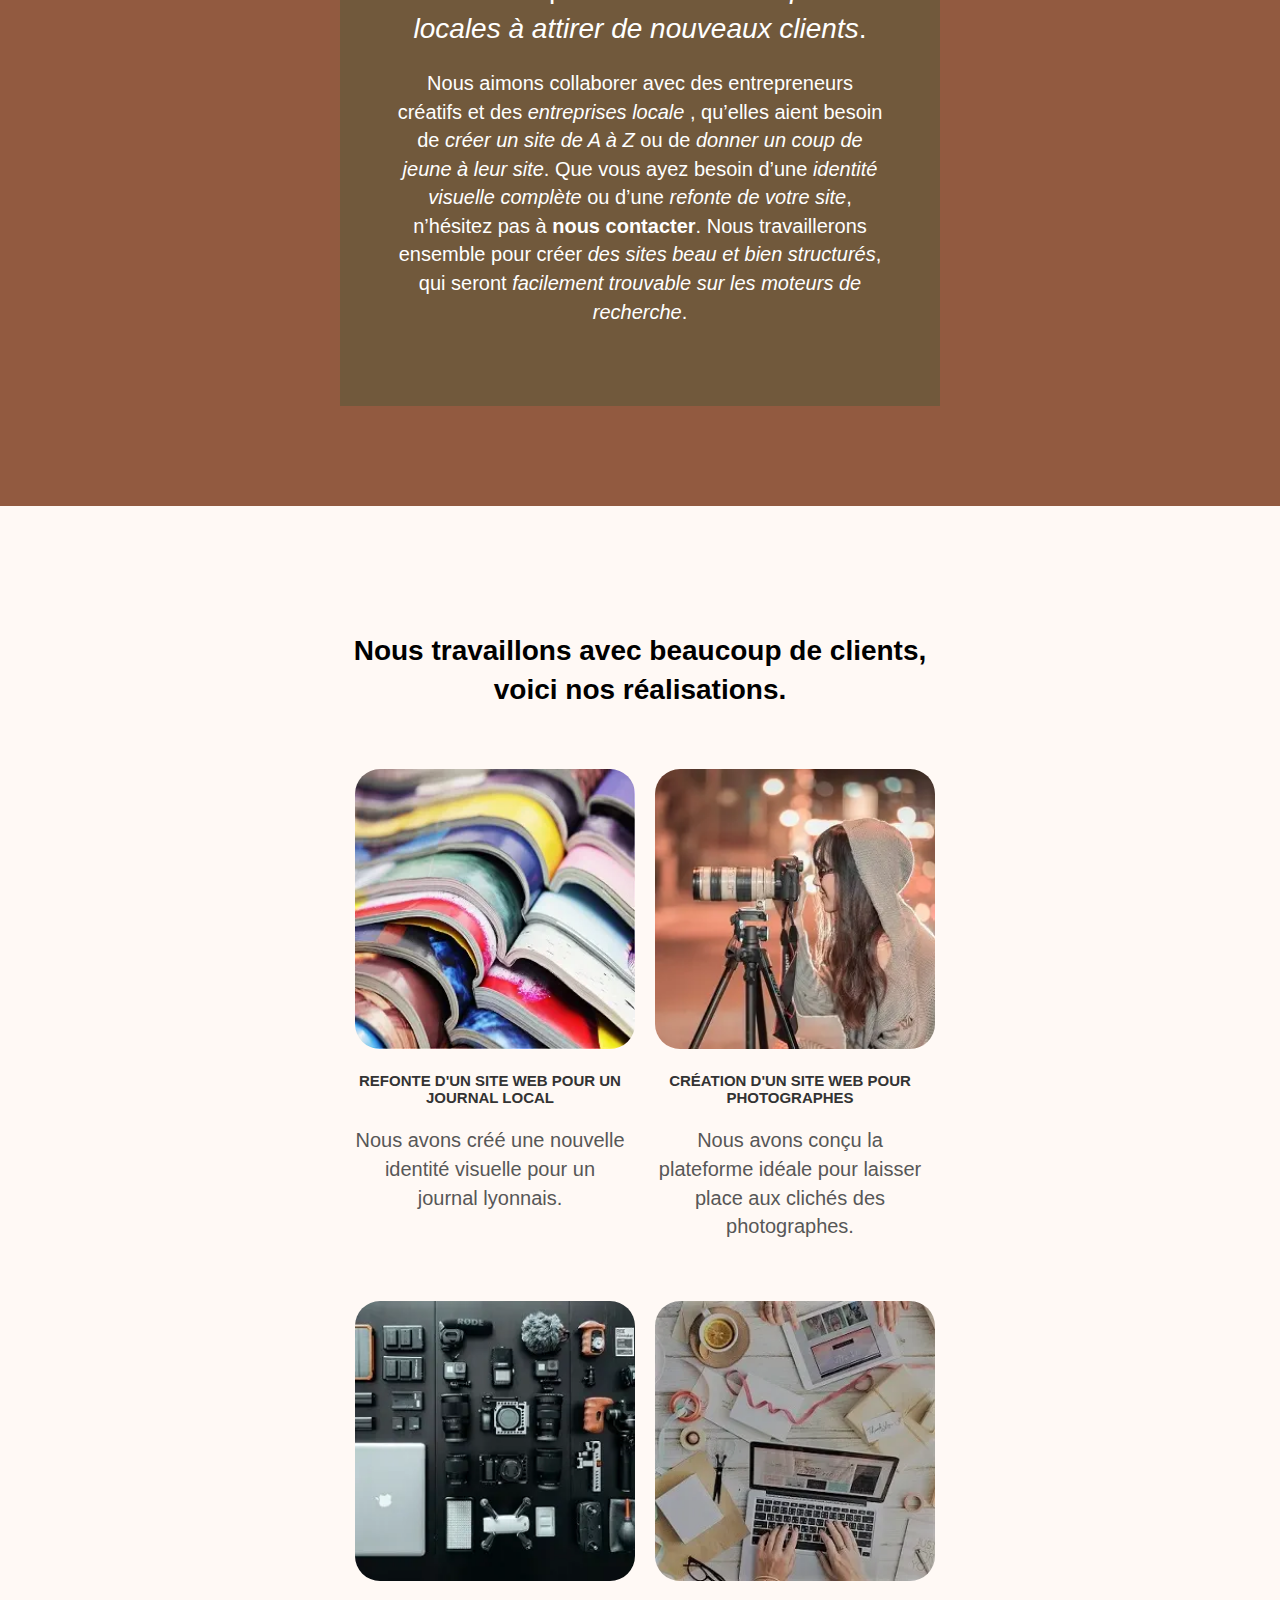
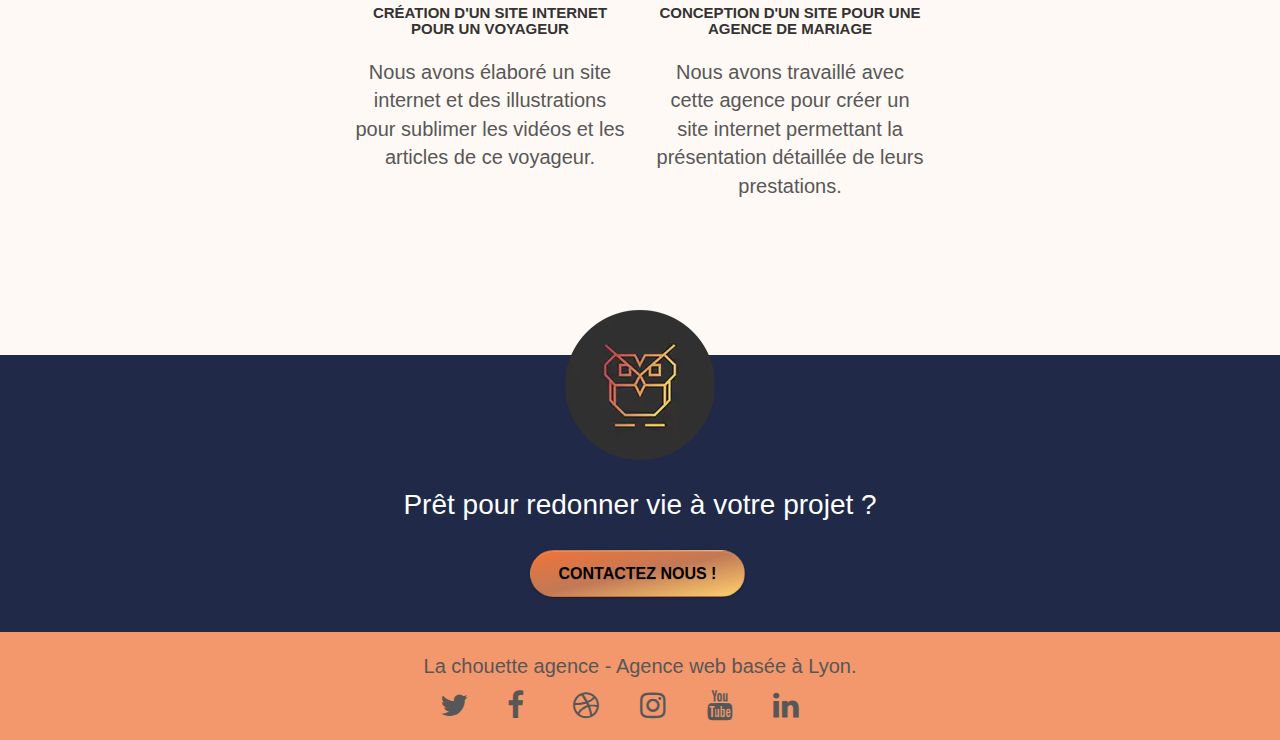
==== commit f27dfcfb: "index final v1" ====
--- a/index.html
+++ b/index.html
@@ -54,9 +54,9 @@
 			<div class="col-sm-12">
 				<img src="img/logo.webp" class="center-block image-resize-mode" width="100" alt="logo de l'agence de couleur allant du rouge au jaune sur un fond noir de forme spherique" />
 				<div>
-					<p class="text-center hero-bloc-text tc-white ">
+					<h1 class="text-center hero-bloc-text tc-white ">
 						<strong>La chouette agence</strong> est une agence de <em>web design</em> qui aide les entreprises à devenir attractives et <em>visibles sur Internet</em> 
-					</p>
+					</h1>
 				</div>
 			</div>
 	        <div class="col-sm-12 text-center">
@@ -74,9 +74,9 @@
 				<div class="text-center">
 					<span class="et-icon-browser sm-shadow icon-dark-slate-blue icons icon-lg"></span>
 				</div>
-				<h3 class="mg-md text-center">
-					Web design
-				</h3>
+				<h2 class="mg-md text-center">
+					<strong>Web design</strong>
+				</h2>
 				<p class="text-center ">
 					Que vous ayez un site web qui a besoin d'un rafraîchissement ou que vous partiez de zéro, laissez-nous vous réaliser <em>un design dont vous serez fier</em>.
 				</p>
@@ -85,9 +85,9 @@
 				<div class="text-center">
 					<span class="et-icon-presentation sm-shadow icon-dark-slate-blue icons icon-lg"></span>
 				</div>
-				<h3 class="mg-md text-center">
-					&nbsp;Stratégie
-				</h3>
+				<h2 class="mg-md text-center">
+					<strong>Stratégie</strong> 
+				</h2>
 				<p class="text-center ">
 					Plutôt que de suggérer des designs à la mode, nous travaillerons avec vous pour comprendre <em>vos objectifs commerciaux</em> afin de vous proposer <em>le meilleur design possible</em>.
 				</p>
@@ -96,9 +96,9 @@
 				<div class="text-center">
 					<span class="et-icon-edit sm-shadow icon-dark-slate-blue icons icon-lg"></span>
 				</div>
-				<h3 class="mg-md text-center">
-					Illustrations
-				</h3>
+				<h2 class="mg-md text-center">
+					<strong>Illustrations</strong>
+				</h2>
 				<p class="text-center ">
 					Un bon design n'est rien sans de <em>bonnes illustrations</em>. Laissez faire notre équipe de <em>graphistes talentueux</em> pour donner à vos pages <em>une touche finale d'élégance</em>.
 				</p>
@@ -122,9 +122,9 @@
 	<div class="container bloc-lg">
 		<div class="row tight-width-whitespace black-background">
 			<div class="col-sm-12">
-				<h2 class="mg-md text-center tc-white">
+				<p class="mg-md text-center tc-white">
 					Nous souhaitons <em>aider les entreprises de la région Lyonnaise à se développer et à connaître le succès </em> . Nous travaillons pour <em>aider les entreprises locales à attirer de nouveaux clients</em>.
-				</h2>
+				</p>
 				<p class="text-center white">
 					Nous aimons collaborer avec des entrepreneurs créatifs et des <em>entreprises locale</em> , qu’elles aient besoin de <em>créer un site de A à Z</em> ou de <em>donner un coup de jeune à leur site</em>. Que vous ayez besoin d’une <em>identité visuelle complète</em>  ou d’une <em>refonte de votre site</em>, n’hésitez pas à <strong>nous contacter</strong>. Nous travaillerons ensemble pour créer <em>des sites beau et bien structurés</em>, qui seront <em>facilement trouvable sur les moteurs de recherche</em>.
 				</p>
@@ -138,19 +138,17 @@
 	<div class="container bloc-lg">
 		<div class="row">
 			<div class="col-xs-13 col-md-8 col-md-offset-2 text-center">
-				<p class="text-center hero-bloc-text tc-black ">
-					Nous travaillons avec beaucoup de clients,
-				</p>
-				<p class="text-center hero-bloc-text tc-black ">
-					voici nos réalisations.
-				</p>
+				<h2 class="text-center hero-bloc-text tc-black ">
+					<strong>Nous travaillons avec beaucoup de clients,<br>
+						voici nos réalisations.</strong> 
+				</h2>
 			</div>
 		</div>
 		<div class="row tight-width-whitespace portfolio-row">
 			<div class="col-sm-6">
 				<img src="img/1.webp" alt="plusieurs journeaux ouverts empilés les uns sur les autres" class="img-responsive portfolio-thumb" />
 				<h3 class="mg-md text-center">
-					Refonte d'un site web pour un journal local
+					<strong></strong> Refonte d'un site web pour un journal local
 				</h3>
 				<p class="text-center">
 					Nous avons créé une nouvelle identité visuelle pour un journal lyonnais.
@@ -190,66 +188,72 @@
 </div>
 
 <!-- Contacts -->
-<div class="bloc bgc-dark-slate-blue bg-banniere d-bloc bloc-bg-texture texture-paper">
-	<div class="container bloc-lg">
+<div class="bloc bgc-dark-slate-blue bg-banniere d-bloc bg-t-edge bloc-bg-texture texture-paper b-parallax">
+	<div class="container bloc-lg">
+		<div class="row tight-width-whitespace">
+			<div class="col-sm-12">
+				<img src="img/logo.webp" class="center-block image-resize-mode" width="100" alt="logo de l'agence de couleur allant du rouge au jaune sur un fond noir de forme spherique" />
+				<div>
+					<p class="text-center hero-bloc-text tc-white ">
+						Prêt pour redonner vie à votre projet ?
+					</p>
+					<div class="col-sm-12 text-center">
+						<a href="page2.html" class="btn btn-atomic-tangerine btn-clean btn-rd btn-lg cta-hero">Contactez nous !</a>
+					</div>
+				</div>
+			</div>
+	        
+		</div>
+	</div>
+</div>
+
+<!-- Footer -->
+
+<div class="bloc bgc-atomic-tangerine d-bloc">
+	<div class="container bloc-sm">
 		<div class="row">
-			<h2 class="mg-md text-center tc-white">
-				Prêt pour redonner vie à votre projet ?
-			</h2>
-			<div class="col-sm-12 text-center">
-				<a href="page2.html" class="btn btn-atomic-tangerine btn-clean btn-rd btn-lg cta-hero">Contactez nous !</a>
-			</div>
-		</div>
-	</div>
-</div>
-
-<!-- Footer -->
-
-	<div class="bloc bgc-atomic-tangerine d-bloc">
-		<div class="container bloc-sm">
-			<div class="row">
-				<div class="col-sm-12">
-					<p class="text-center white">
-						La chouette agence - Agence web basée à Lyon.<br>
-					</p>
-					<div class="row row-no-gutters social">
-						<div class="col-sm-3">
-							<div class="text-center">
-								<a class="social" href="index.html" aria-label="Rejoignez-nous sur Twitter"><span class="fa fa-twitter icon-md"></span></a>
-							</div>
-						</div>
-						<div class="col-sm-3">
-							<div class="text-center">
-								<a class="social" href="index.html"><span class="fa fa-facebook icon-md"></span></a>
-							</div>
-						</div>
-						<div class="col-sm-3">
-							<div class="text-center">
-								<a class="social" href="index.html"><span class="fa fa-dribbble icon-md"></span></a>
-							</div>
-						</div>
-						<div class="col-sm-3">
-							<div class="text-center">
-								<a class="social" href="index.html"><span class="fa fa-instagram icon-md"></span></a>
-							</div>
-						</div>
-						<div class="col-sm-3">
-							<div class="text-center">
-								<a class="social" href="index.html"><span class="fa fa-youtube icon-md"></span></a>
-							</div>
-						</div>
-						<div class="col-sm-3">
-							<div class="text-center">
-								<a class="social" href="index.html"><span class="fa fa-linkedin icon-md"></span></a>
-							</div>
-						</div>
-					
-					</div>
-					
-				</div>
-			</div>
-		</div>
-	</div>
+			<div class="col-sm-12">
+				<p class="text-center black">
+					La chouette agence - Agence web basée à Lyon.<br>
+				</p>
+				<div class="row row-no-gutters social">
+					<div class="col-sm-3">
+						<div class="text-center">
+							<a class="social" href="index.html" aria-label="Rejoignez-nous sur Twitter"><span class="fa fa-twitter icon-md"></span></a>
+						</div>
+					</div>
+					<div class="col-sm-3">
+						<div class="text-center">
+							<a class="social" href="index.html" aria-label="Rejoignez-nous sur Facebook"><span class="fa fa-facebook icon-md"></span></a>
+						</div>
+					</div>
+					<div class="col-sm-3">
+						<div class="text-center">
+							<a class="social" href="index.html" aria-label="Rejoignez-nous sur Dribble"><span class="fa fa-dribbble icon-md"></span></a>
+						</div>
+					</div>
+					<div class="col-sm-3">
+						<div class="text-center">
+							<a class="social" href="index.html" aria-label="Rejoignez-nous sur Instagram"><span class="fa fa-instagram icon-md"></span></a>
+						</div>
+					</div>
+					<div class="col-sm-3">
+						<div class="text-center">
+							<a class="social" href="index.html" aria-label="Rejoignez-nous sur Youtube"><span class="fa fa-youtube icon-md"></span></a>
+						</div>
+					</div>
+					<div class="col-sm-3">
+						<div class="text-center">
+							<a class="social" href="index.html" aria-label="Rejoignez-nous sur LinkedIn"><span class="fa fa-linkedin icon-md"></span></a>
+						</div>
+					</div>
+				
+				</div>
+				
+			</div>
+		</div>
+	</div>
+</div>
 
 </body>
 </html>
--- a/style.css
+++ b/style.css
@@ -37,6 +37,7 @@
     -o-background-size: cover;
     background-size: cover;
     position: relative;
+
 }
 
 .bloc .container {
@@ -120,22 +121,7 @@
     border-color: rgba(255, 255, 255, .2);
 }
 
-.d-bloc .a-btn,
-.d-bloc .navbar a,
-.d-bloc .navbar-brand,
-.d-bloc a .icon-sm,
-.d-bloc a .icon-md,
-.d-bloc a .icon-lg,
-.d-bloc a .icon-xl,
-.d-bloc h1 a,
-.d-bloc h2 a,
-.d-bloc h3 a,
-.d-bloc h4 a,
-.d-bloc h5 a,
-.d-bloc h6 a,
-.d-bloc p a {
-    color: rgba(255, 255, 255, .6);
-}
+
 
 .d-bloc .a-btn:hover,
 .d-bloc .navbar a:hover,
@@ -298,7 +284,7 @@
     display: flex;
     justify-content: space-around;
     height: auto;
-    padding: 3px 15px;
+    padding: 0px 0px 20px 15px;
     font-size: 25px;
     font-weight: normal;
     font-weight: 600;
@@ -746,7 +732,7 @@
 }
 
 .white {
-    color: #FFFFFF!important;
+    color: rgb(255, 255, 255)!important;
 }
 
 .portfolio-thumb {
@@ -764,7 +750,7 @@
 
 .black-background {
     background-color: rgba(165, 147, 99, 0.7);
-    padding: 40px 40px 40px 40px;
+    padding: 30px 40px 70px 40px;
 }
 
 .bold-link {
@@ -785,7 +771,7 @@
 }
 
 .tc-white {
-    color: white!important;
+    color: rgb(255, 255, 255)!important;
     font-size: 28px;
     margin-top: 25px;
 }
@@ -838,18 +824,23 @@
 }
 
 .bg-banniere {
-    margin-top: 15px;
+    margin-bottom: -70px;
     background-image: url("img/la-chouette-agence-banniere.webp");
 }
-
+@media (max-width:768px) {
+    .bg-banniere {
+        margin-bottom: 0px;
+
+    }
+
+}
 .bg-presentation {
     background-image: url("img/image-de-presentation.webp");
 }
 
 @media (max-width: 1024px) {
     .bloc {
-        padding-left: 20px;
-        padding-right: 20px;
+        padding: 0px 20px 0px 20px;
     }
     .bloc.full-width-bloc,
     .bloc-tile-2.full-width-bloc .container,
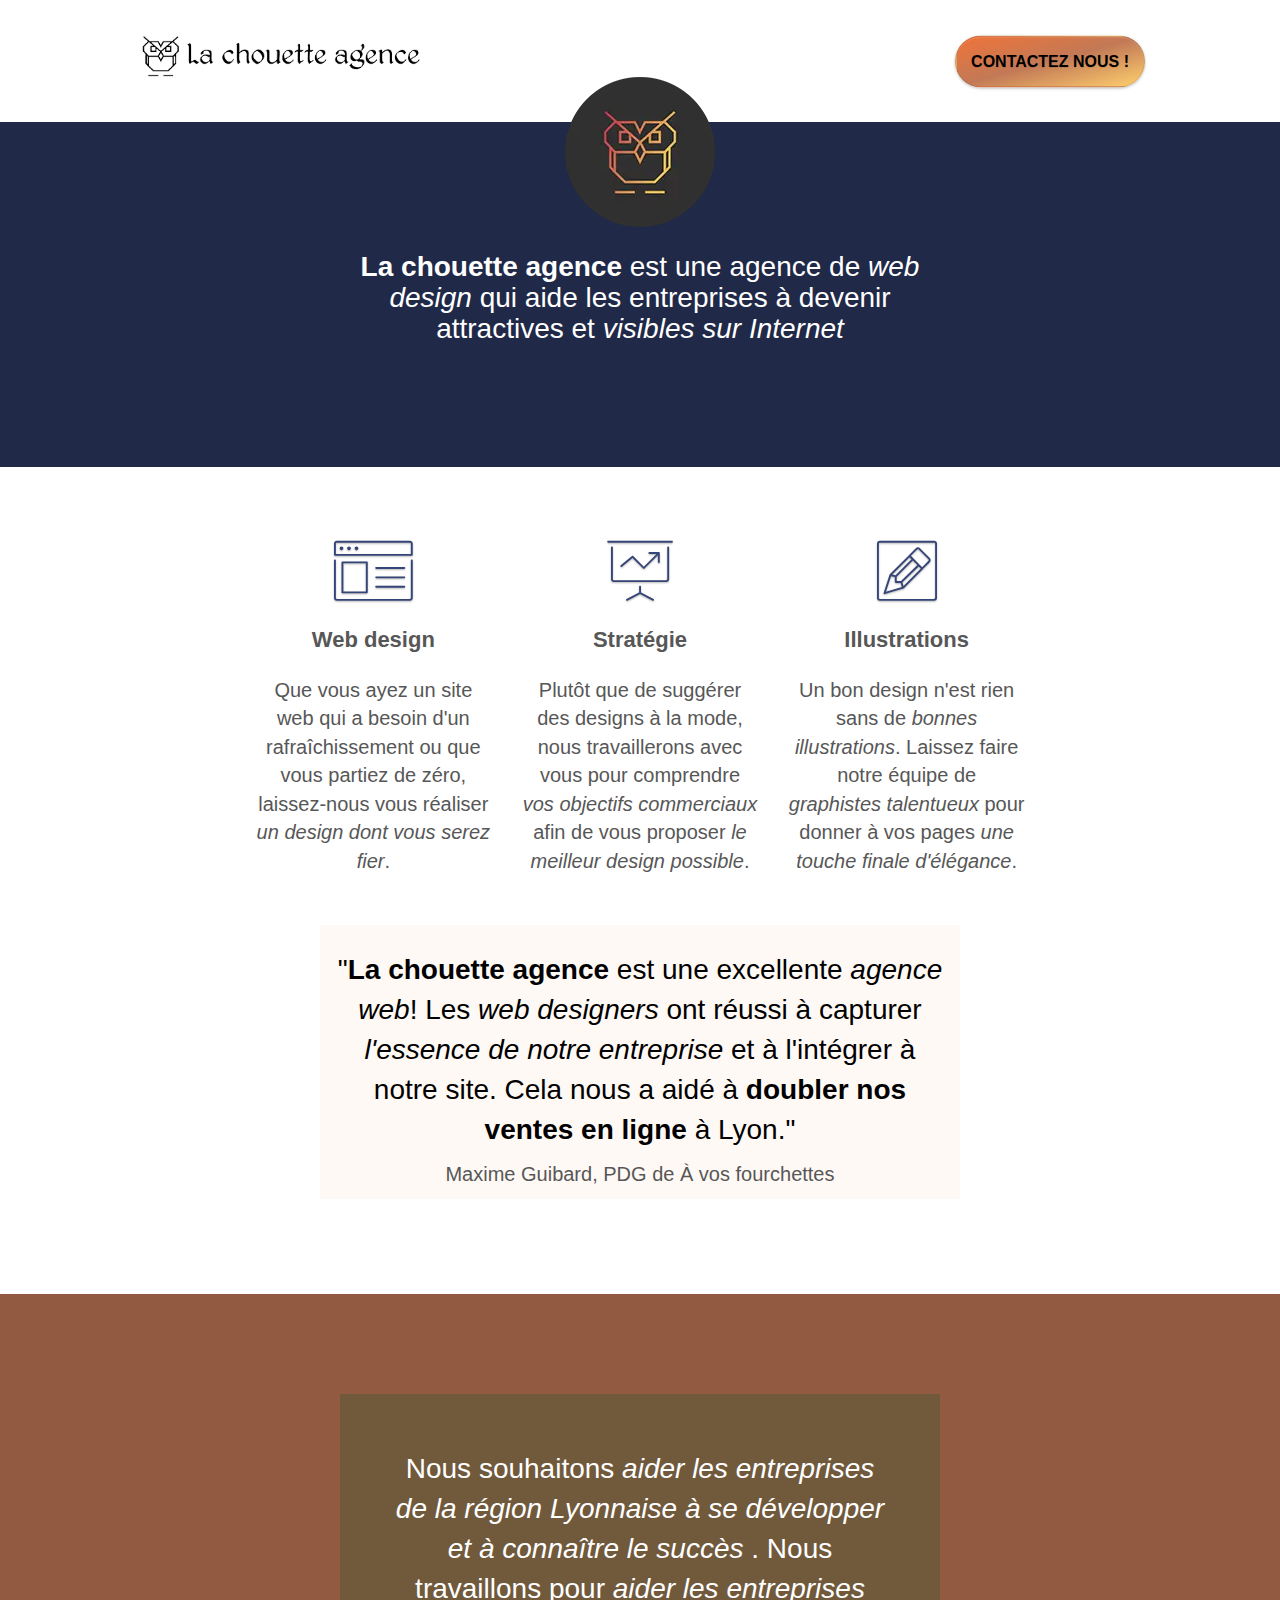
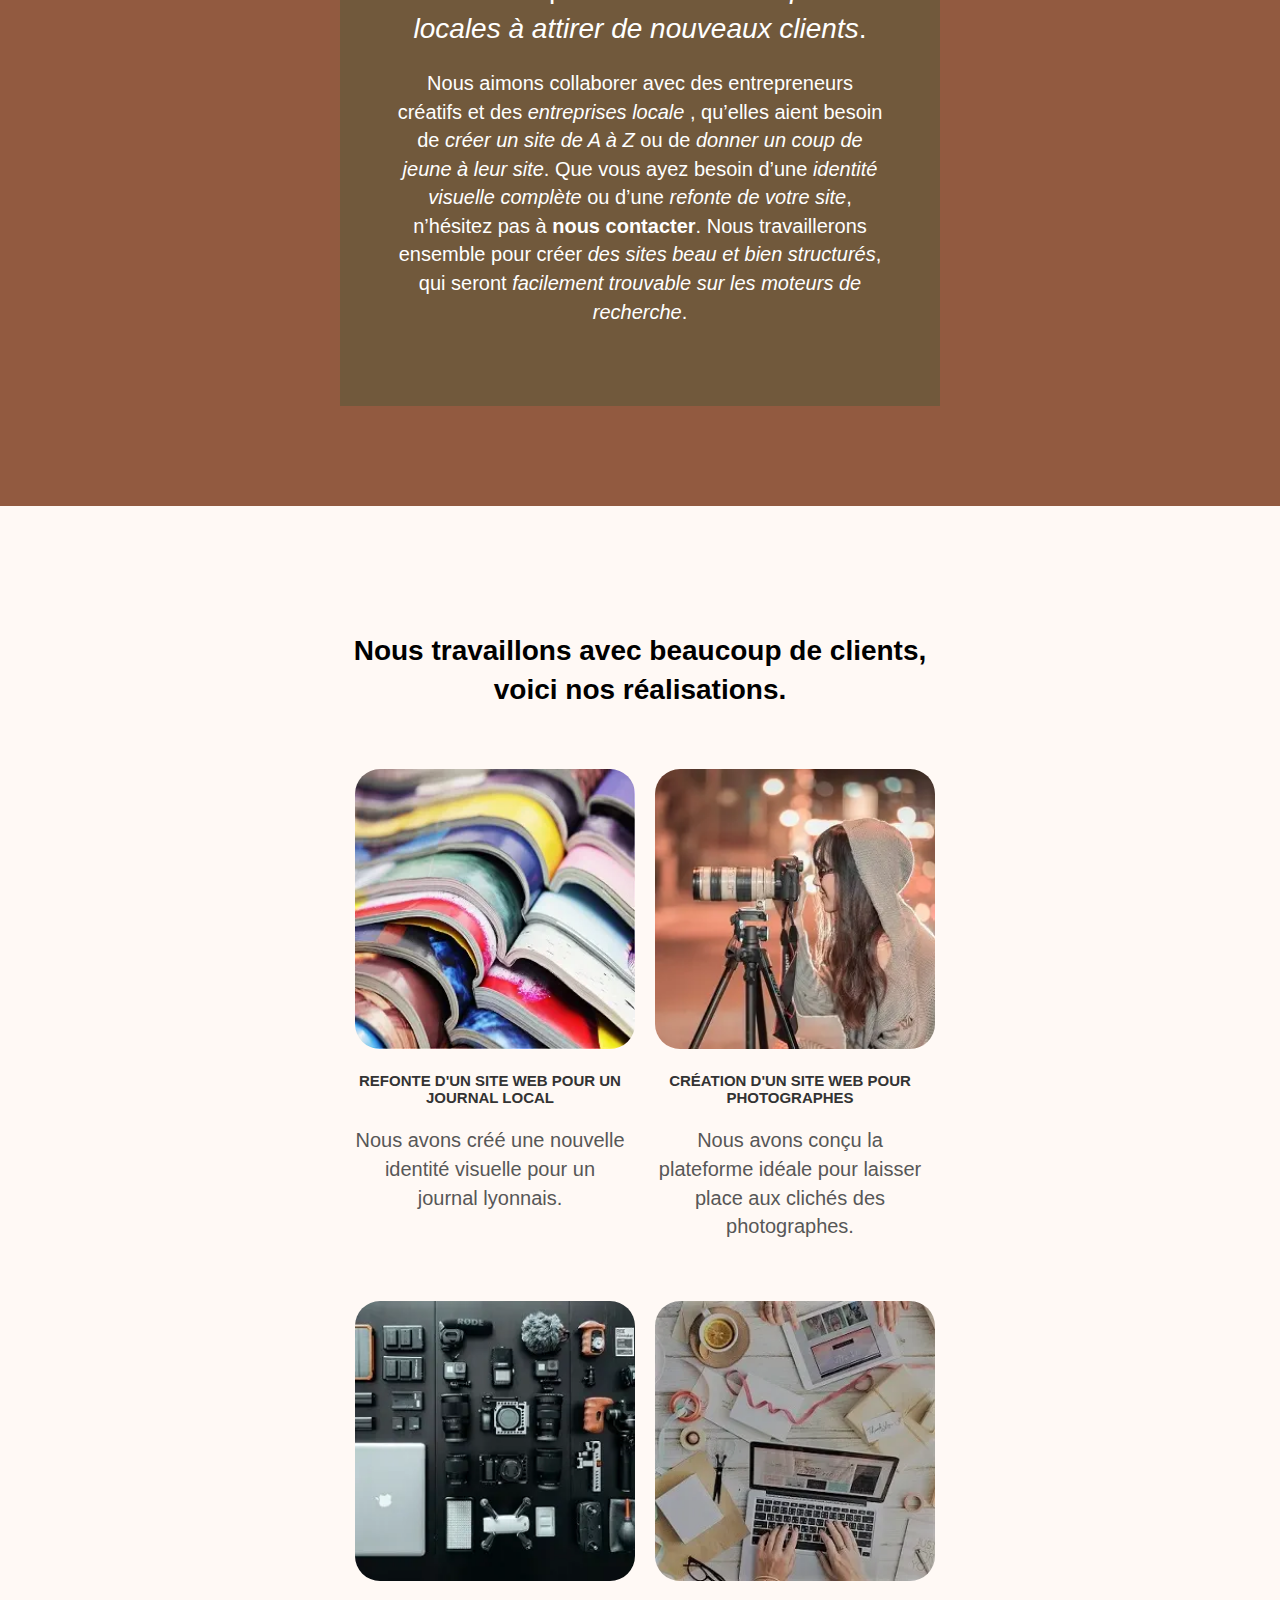
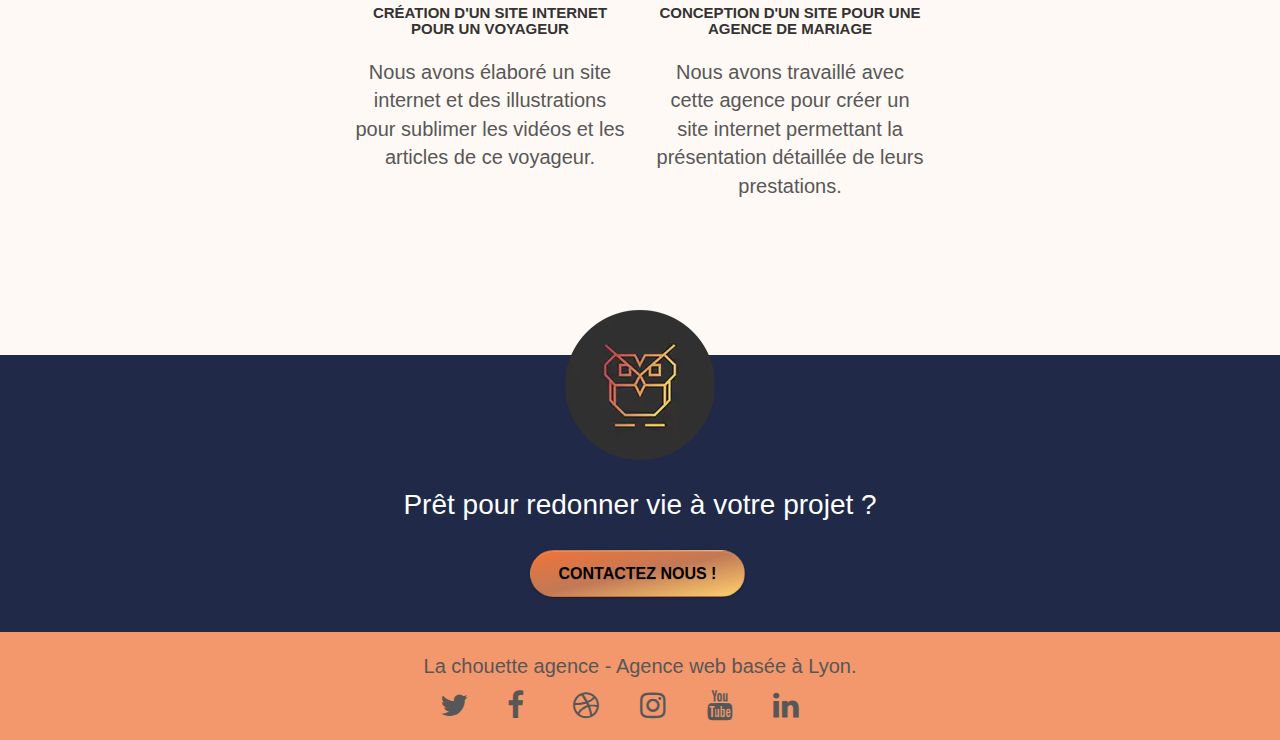
==== commit 0d8a2916: "specification img html" ====
--- a/index.html
+++ b/index.html
@@ -34,7 +34,7 @@
 	<div class="container bloc-sm">
 		<nav class="navbar row">
 			<div class="navbar-header">
-				<a class="navbar-brand" href="index.html"><img src="img/la-chouette-agence.webp" alt="logo de l'agence representant une chouette dessinée de maniere minimaliste suivi du nom de l'agence" height="40" /></a>
+				<a class="navbar-brand" href="index.html"><img src="img/la-chouette-agence.webp" width="280" height="80" alt="logo de l'agence representant une chouette dessinée de maniere minimaliste suivi du nom de l'agence" height="40" /></a>
 			</div>
 			<div class="collapse navbar-collapse navbar-1 special-dropdown-nav">
 				<ul class="site-navigation nav navbar-nav">
@@ -52,7 +52,7 @@
 	<div class="container bloc-lg">
 		<div class="row tight-width-whitespace">
 			<div class="col-sm-12">
-				<img src="img/logo.webp" class="center-block image-resize-mode" width="100" alt="logo de l'agence de couleur allant du rouge au jaune sur un fond noir de forme spherique" />
+				<img src="img/logo.webp" width="150" height="150" class="center-block image-resize-mode" width="100" alt="logo de l'agence de couleur allant du rouge au jaune sur un fond noir de forme spherique" />
 				<div>
 					<h1 class="text-center hero-bloc-text tc-white ">
 						<strong>La chouette agence</strong> est une agence de <em>web design</em> qui aide les entreprises à devenir attractives et <em>visibles sur Internet</em> 
@@ -146,7 +146,7 @@
 		</div>
 		<div class="row tight-width-whitespace portfolio-row">
 			<div class="col-sm-6">
-				<img src="img/1.webp" alt="plusieurs journeaux ouverts empilés les uns sur les autres" class="img-responsive portfolio-thumb" />
+				<img src="img/1.webp" width="280" height="280" alt="plusieurs journeaux ouverts empilés les uns sur les autres" class="img-responsive portfolio-thumb" />
 				<h3 class="mg-md text-center">
 					<strong></strong> Refonte d'un site web pour un journal local
 				</h3>
@@ -155,7 +155,7 @@
 				</p>
 			</div>
 			<div class="col-sm-6">
-				<img src="img/2.webp" class="img-responsive portfolio-thumb" alt="jeune femme de profil derriere l'objectif de son appareil photo" /></a>
+				<img src="img/2.webp" width="280" height="280" class="img-responsive portfolio-thumb" alt="jeune femme de profil derriere l'objectif de son appareil photo" /></a>
 				<h3 class="mg-md text-center">
 					Création d'un site web pour photographes
 				</h3>
@@ -166,7 +166,7 @@
 		</div>
 		<div class="row tight-width-whitespace portfolio-row">
 			<div class="col-sm-6">
-				<img src="img/3.webp" class="img-responsive portfolio-thumb" alt="plusieur outils de informatique et de prise de vue, iMac, drone, perches, appareils photo, micros"/></a>
+				<img src="img/3.webp" width="280" height="280" class="img-responsive portfolio-thumb" alt="plusieur outils de informatique et de prise de vue, iMac, drone, perches, appareils photo, micros"/></a>
 				<h3 class="mg-md text-center">
 					Création d'un site internet pour un voyageur
 				</h3>
@@ -175,7 +175,7 @@
 				</p>
 			</div>
 			<div class="col-sm-6">
-				<img src="img/4.webp" class="img-responsive portfolio-thumb" alt="prise de vue en hauteur du poste de travail d'une personne en train d'ecrir sur son ordinateur portable" /></a>
+				<img src="img/4.webp" width="280" height="280" class="img-responsive portfolio-thumb" alt="prise de vue en hauteur du poste de travail d'une personne en train d'ecrir sur son ordinateur portable" /></a>
 				<h3 class="mg-md text-center">
 					Conception d'un site pour une agence de mariage
 				</h3>
--- a/style.css
+++ b/style.css
@@ -825,7 +825,7 @@
 
 .bg-banniere {
     margin-bottom: -70px;
-    background-image: url("img/la-chouette-agence-banniere.webp");
+    background-image: url("img/la-chouette-agence-banniere.webp" height="414");
 }
 @media (max-width:768px) {
     .bg-banniere {
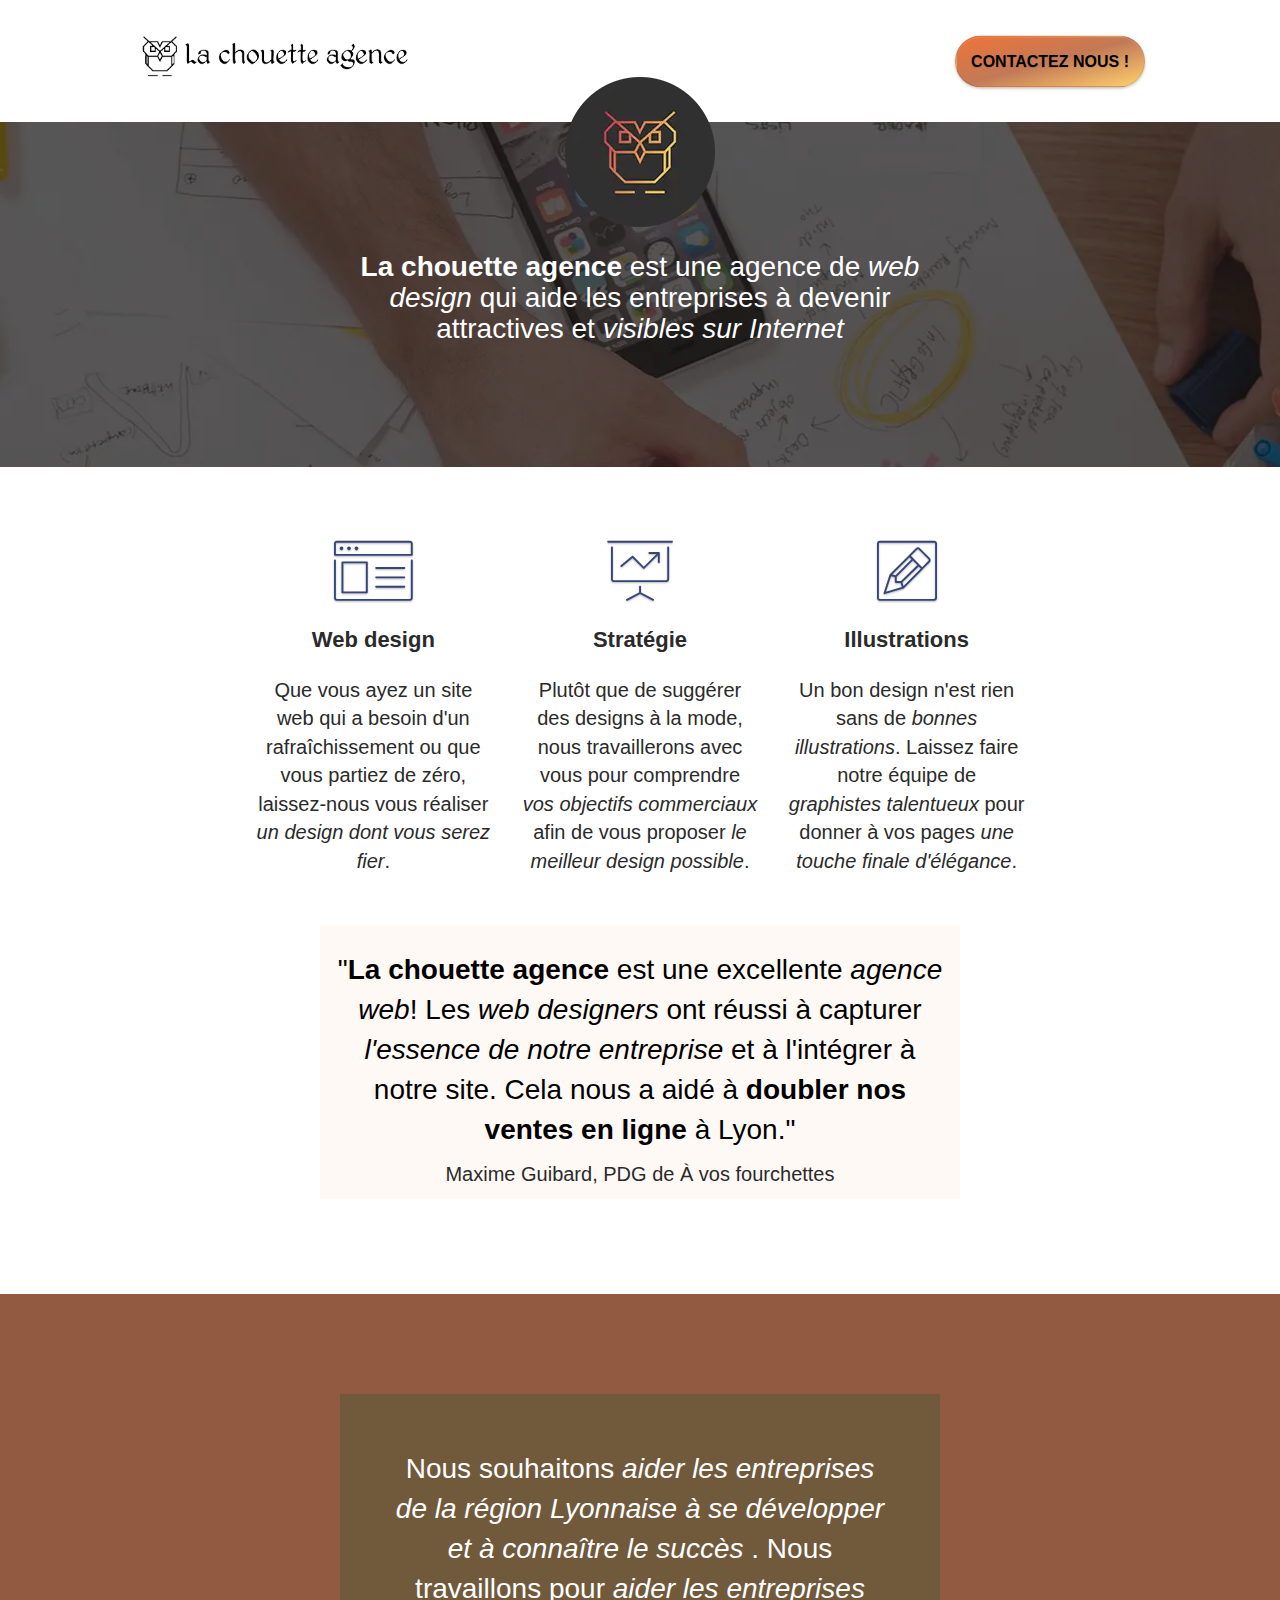
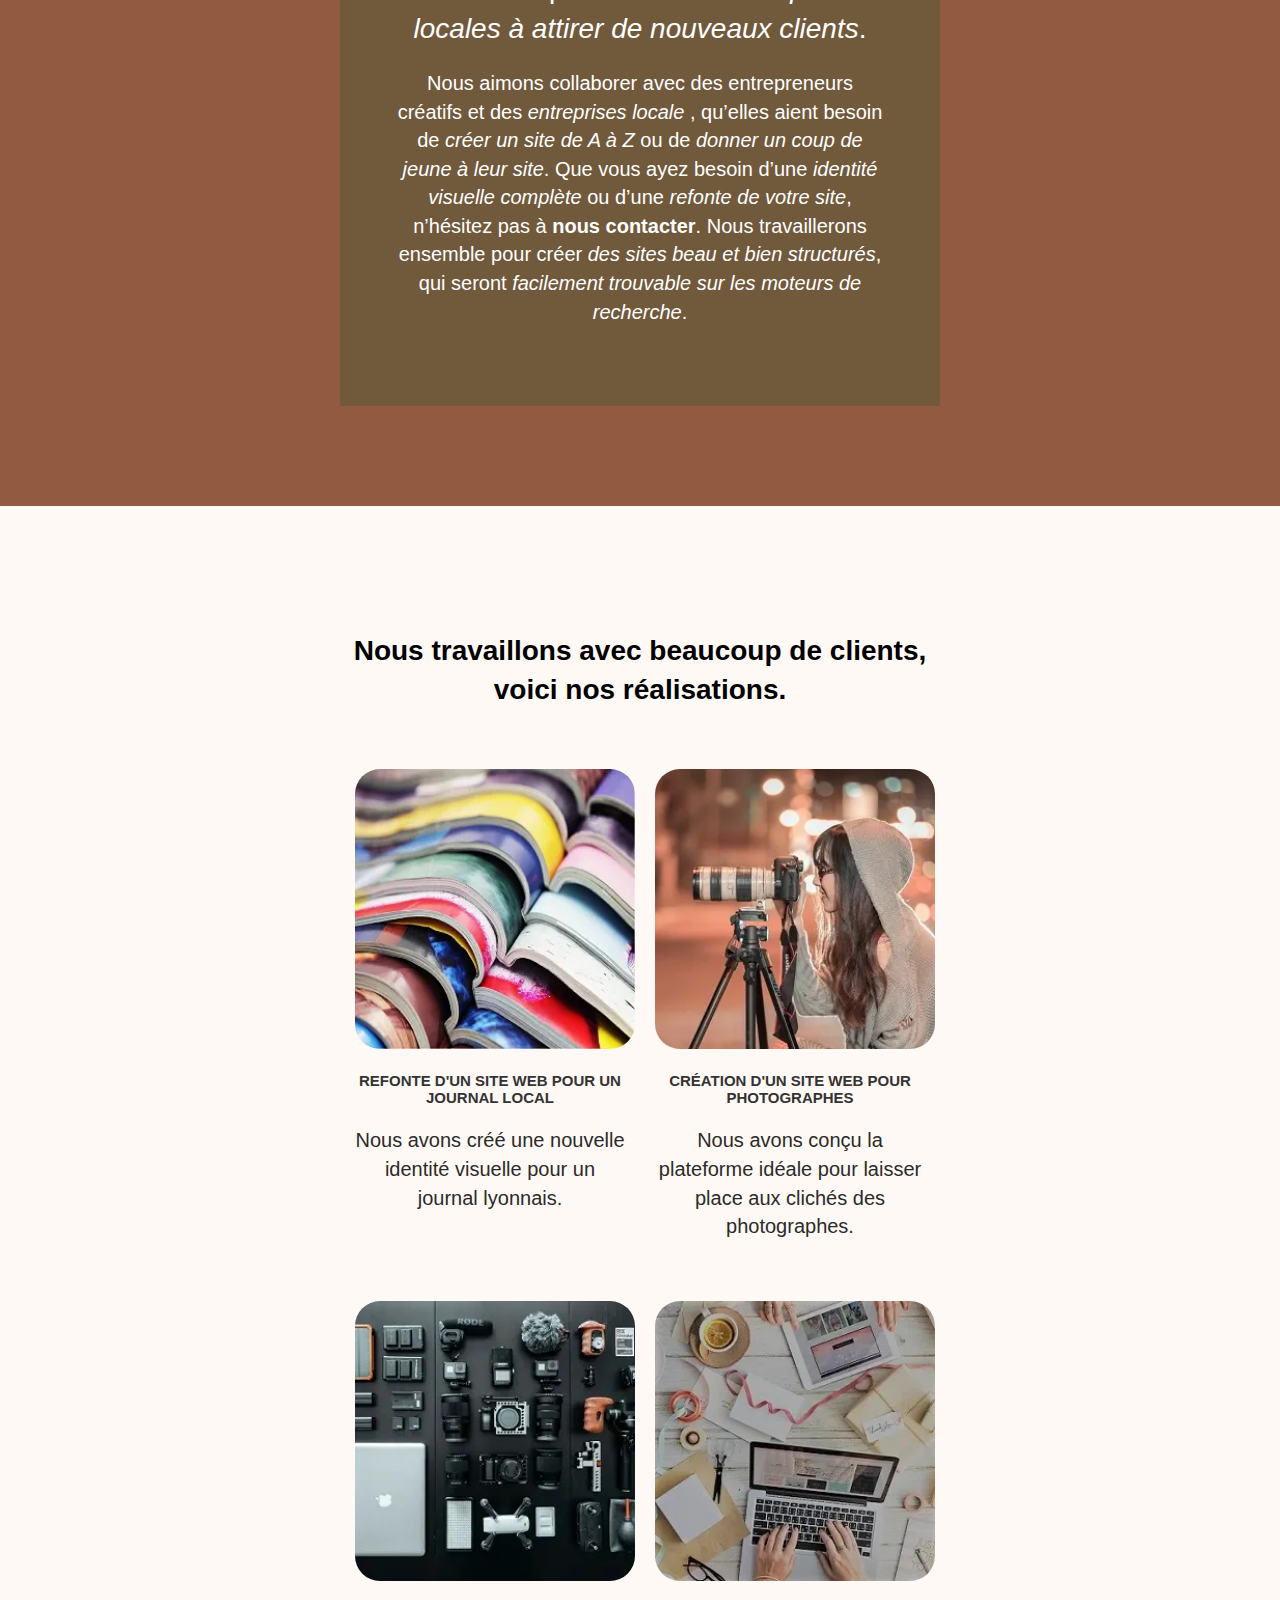
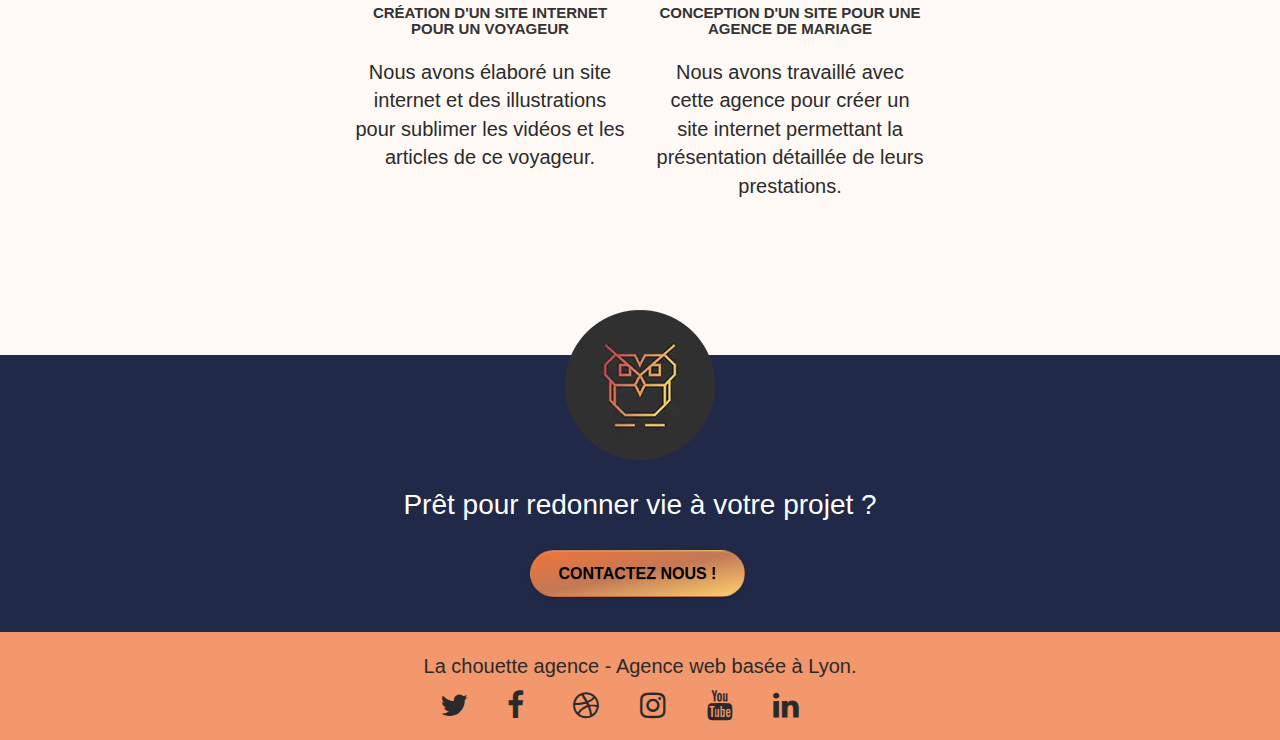
==== commit 340d1361: "changement couleur footer" ====
--- a/index.html
+++ b/index.html
@@ -34,7 +34,7 @@
 	<div class="container bloc-sm">
 		<nav class="navbar row">
 			<div class="navbar-header">
-				<a class="navbar-brand" href="index.html"><img src="img/la-chouette-agence.webp" width="280" height="80" alt="logo de l'agence representant une chouette dessinée de maniere minimaliste suivi du nom de l'agence" height="40" /></a>
+				<a class="navbar-brand" href="index.html"><img src="img/la-chouette-agence.webp" alt="logo de l'agence representant une chouette dessinée de maniere minimaliste suivi du nom de l'agence" height="40" /></a>
 			</div>
 			<div class="collapse navbar-collapse navbar-1 special-dropdown-nav">
 				<ul class="site-navigation nav navbar-nav">
@@ -52,7 +52,7 @@
 	<div class="container bloc-lg">
 		<div class="row tight-width-whitespace">
 			<div class="col-sm-12">
-				<img src="img/logo.webp" width="150" height="150" class="center-block image-resize-mode" width="100" alt="logo de l'agence de couleur allant du rouge au jaune sur un fond noir de forme spherique" />
+				<img src="img/logo.webp" class="center-block image-resize-mode" width="100" alt="logo de l'agence de couleur allant du rouge au jaune sur un fond noir de forme spherique" />
 				<div>
 					<h1 class="text-center hero-bloc-text tc-white ">
 						<strong>La chouette agence</strong> est une agence de <em>web design</em> qui aide les entreprises à devenir attractives et <em>visibles sur Internet</em> 
@@ -146,7 +146,7 @@
 		</div>
 		<div class="row tight-width-whitespace portfolio-row">
 			<div class="col-sm-6">
-				<img src="img/1.webp" width="280" height="280" alt="plusieurs journeaux ouverts empilés les uns sur les autres" class="img-responsive portfolio-thumb" />
+				<img src="img/1.webp" alt="plusieurs journeaux ouverts empilés les uns sur les autres" class="img-responsive portfolio-thumb" />
 				<h3 class="mg-md text-center">
 					<strong></strong> Refonte d'un site web pour un journal local
 				</h3>
@@ -155,7 +155,7 @@
 				</p>
 			</div>
 			<div class="col-sm-6">
-				<img src="img/2.webp" width="280" height="280" class="img-responsive portfolio-thumb" alt="jeune femme de profil derriere l'objectif de son appareil photo" /></a>
+				<img src="img/2.webp" class="img-responsive portfolio-thumb" alt="jeune femme de profil derriere l'objectif de son appareil photo" /></a>
 				<h3 class="mg-md text-center">
 					Création d'un site web pour photographes
 				</h3>
@@ -166,7 +166,7 @@
 		</div>
 		<div class="row tight-width-whitespace portfolio-row">
 			<div class="col-sm-6">
-				<img src="img/3.webp" width="280" height="280" class="img-responsive portfolio-thumb" alt="plusieur outils de informatique et de prise de vue, iMac, drone, perches, appareils photo, micros"/></a>
+				<img src="img/3.webp" class="img-responsive portfolio-thumb" alt="plusieur outils de informatique et de prise de vue, iMac, drone, perches, appareils photo, micros"/></a>
 				<h3 class="mg-md text-center">
 					Création d'un site internet pour un voyageur
 				</h3>
@@ -175,7 +175,7 @@
 				</p>
 			</div>
 			<div class="col-sm-6">
-				<img src="img/4.webp" width="280" height="280" class="img-responsive portfolio-thumb" alt="prise de vue en hauteur du poste de travail d'une personne en train d'ecrir sur son ordinateur portable" /></a>
+				<img src="img/4.webp" class="img-responsive portfolio-thumb" alt="prise de vue en hauteur du poste de travail d'une personne en train d'ecrir sur son ordinateur portable" /></a>
 				<h3 class="mg-md text-center">
 					Conception d'un site pour une agence de mariage
 				</h3>
--- a/style.css
+++ b/style.css
@@ -137,7 +137,7 @@
 .d-bloc h5 a:hover,
 .d-bloc h6 a:hover,
 .d-bloc p a:hover {
-    color: rgba(255, 255, 255, 1);
+    color: rgb(121, 85, 85);
 }
 
 .d-bloc .navbar-toggle .icon-bar {
@@ -645,7 +645,7 @@
 a {
     font-family: "helvetica";
     font-weight: 400;
-    color: #575757!important;
+    color: #2b2a2a!important;
 }
 
 .container {
@@ -825,7 +825,7 @@
 
 .bg-banniere {
     margin-bottom: -70px;
-    background-image: url("img/la-chouette-agence-banniere.webp" height="414");
+    background-image: url("img/la-chouette-agence-banniere.webp");
 }
 @media (max-width:768px) {
     .bg-banniere {
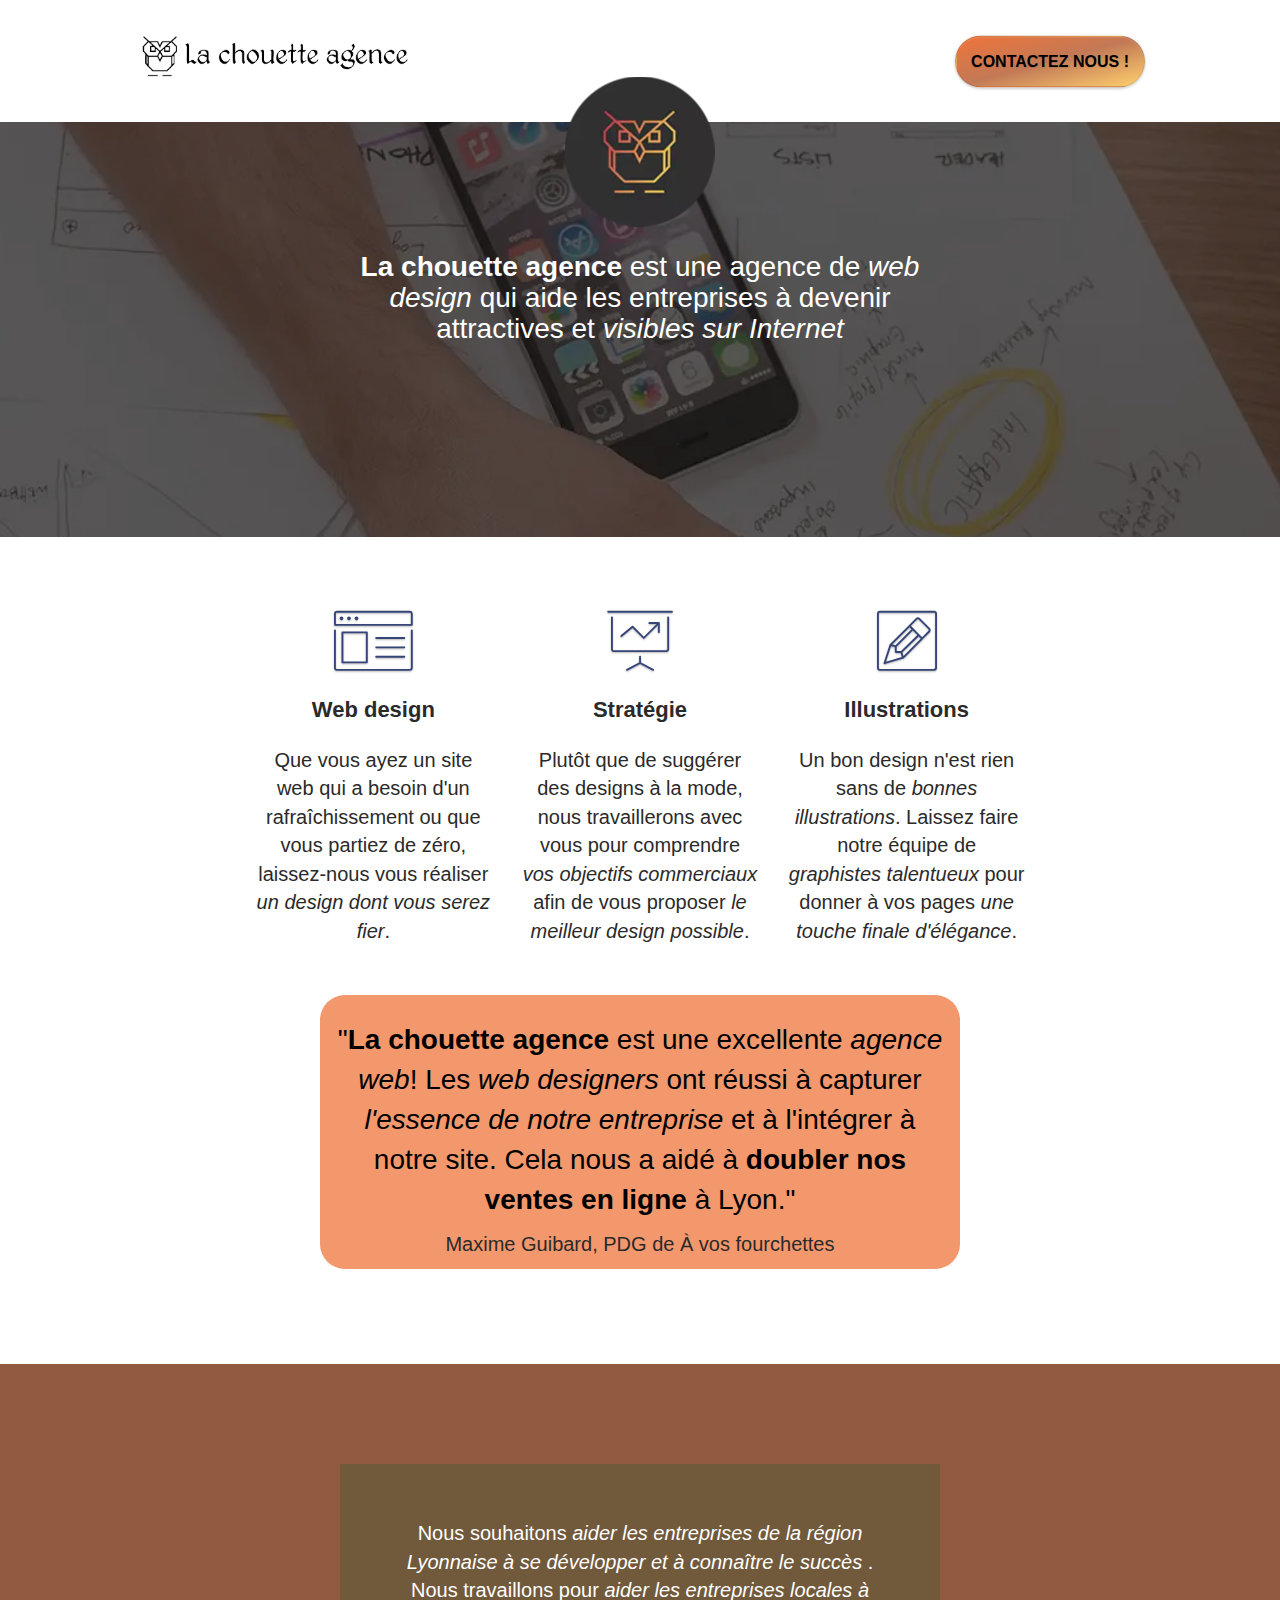
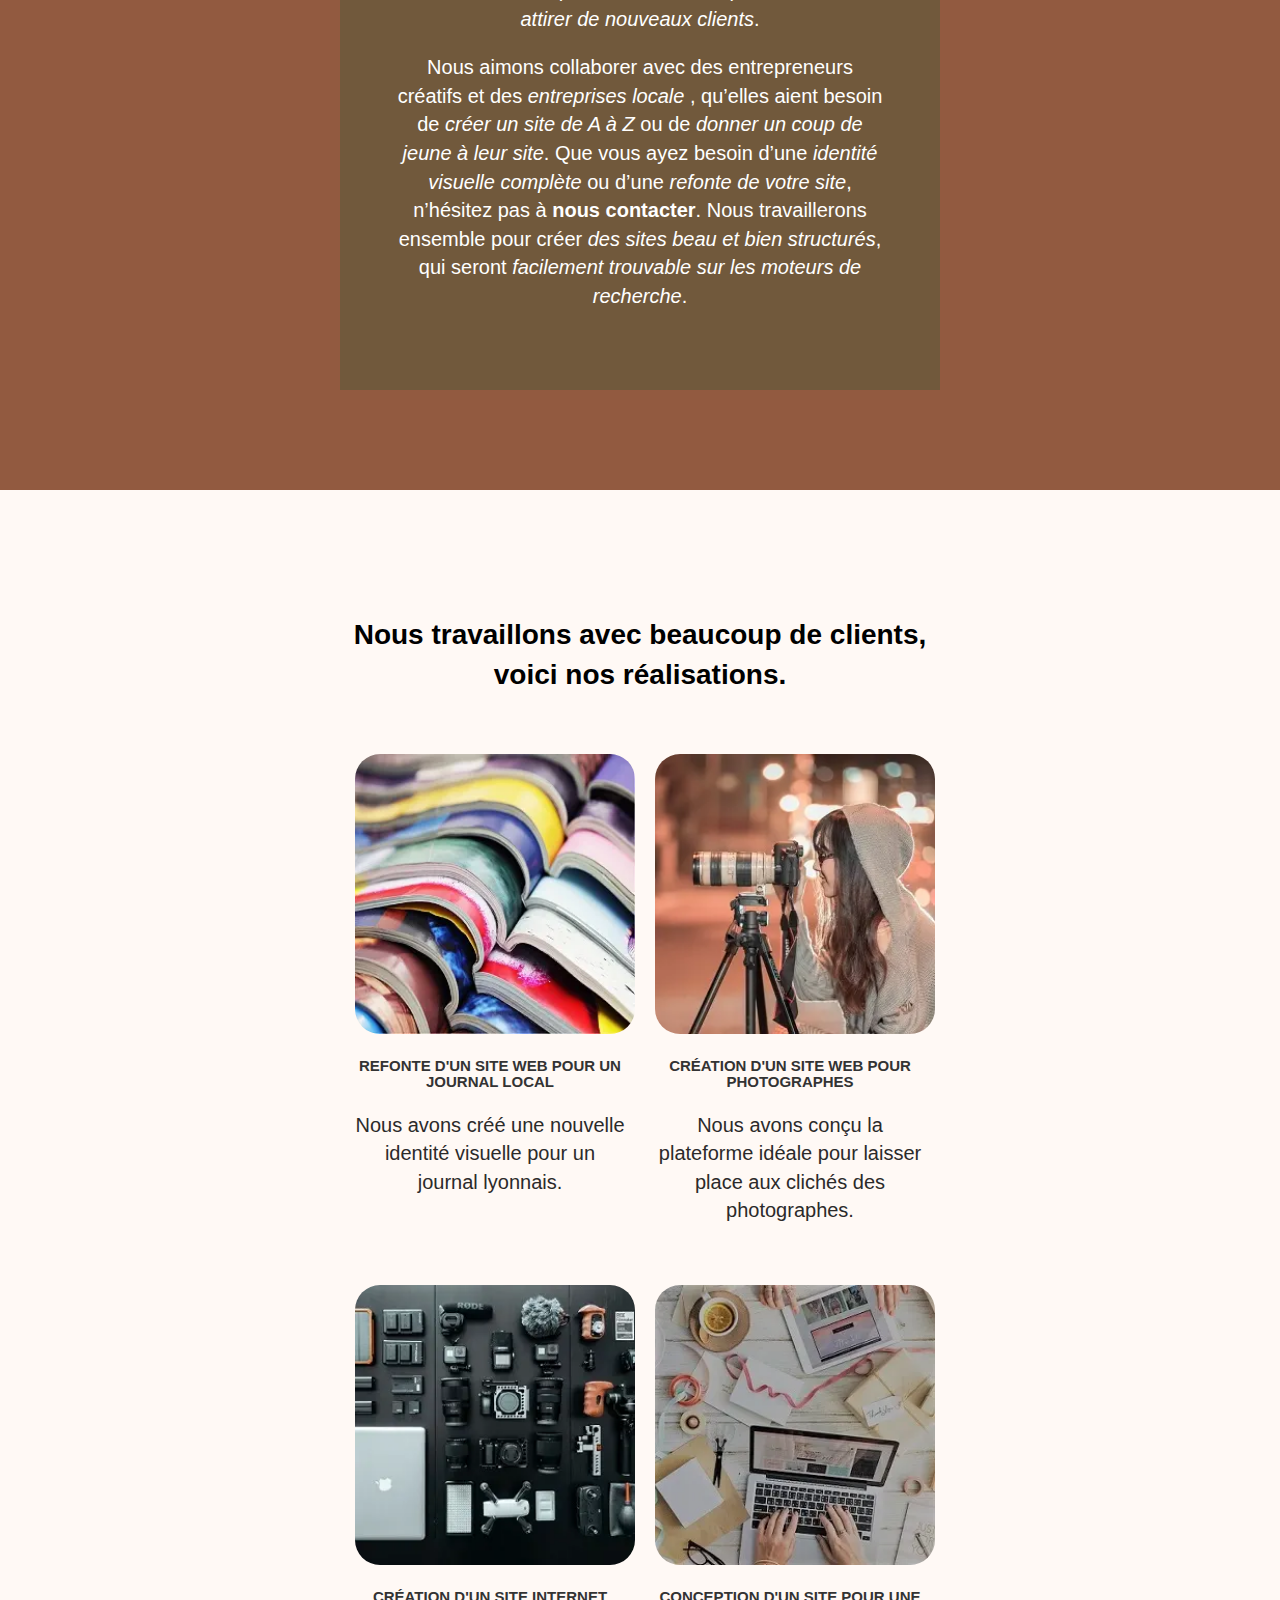
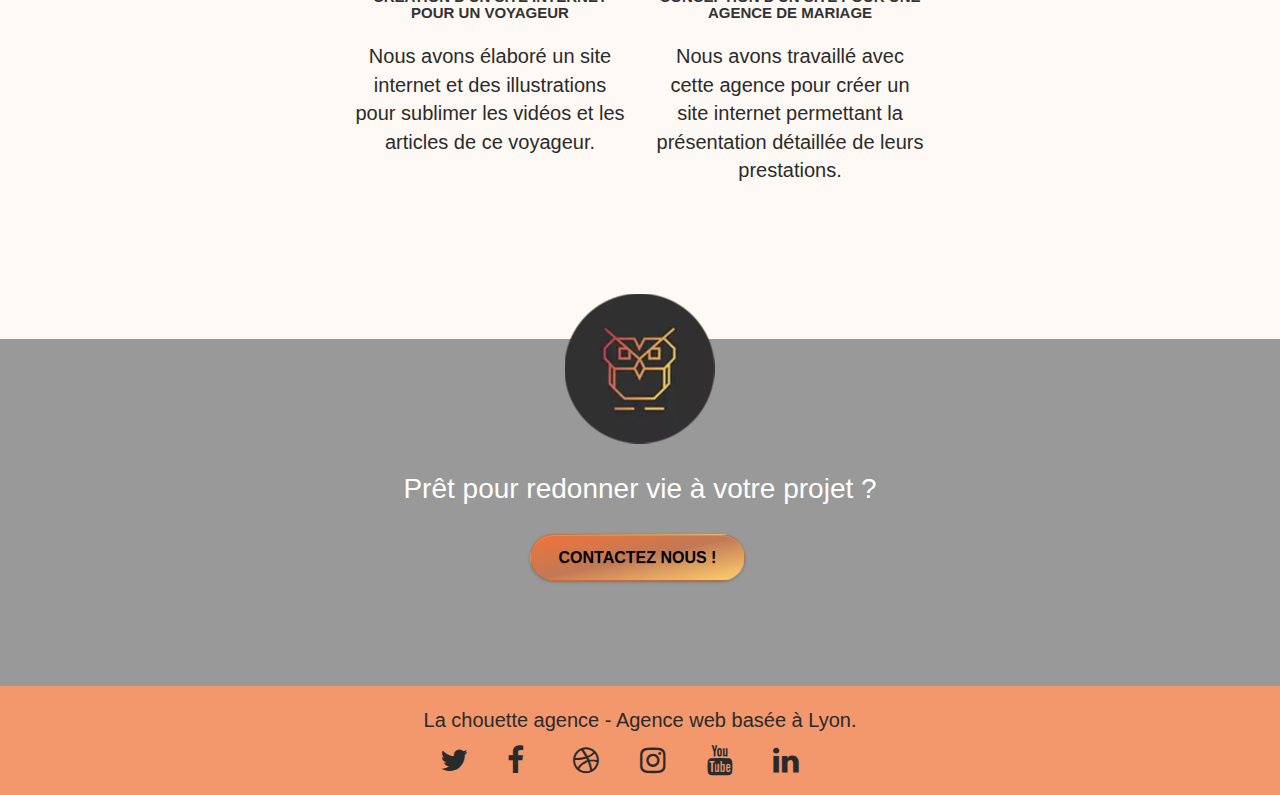
==== commit 5f5a36a3: "background img size" ====
--- a/index.html
+++ b/index.html
@@ -47,8 +47,9 @@
 	</div>
 </div>
 
+
 <!-- Presentation -->
-<div class="bloc bgc-dark-slate-blue bg-banniere d-bloc bg-t-edge bloc-bg-texture texture-paper b-parallax">
+<div class="bloc bgc-dark-slate-blue bg-banniere d-bloc bloc-bg-texture texture-paper b-parallax">
 	<div class="container bloc-lg">
 		<div class="row tight-width-whitespace">
 			<div class="col-sm-12">
@@ -175,7 +176,7 @@
 				</p>
 			</div>
 			<div class="col-sm-6">
-				<img src="img/4.webp" class="img-responsive portfolio-thumb" alt="prise de vue en hauteur du poste de travail d'une personne en train d'ecrir sur son ordinateur portable" /></a>
+				<img src="img/4.webp" class="img-responsive portfolio-thumb" alt="prise de vue en hauteur du poste de travail"/></a>
 				<h3 class="mg-md text-center">
 					Conception d'un site pour une agence de mariage
 				</h3>
@@ -188,7 +189,7 @@
 </div>
 
 <!-- Contacts -->
-<div class="bloc bgc-dark-slate-blue bg-banniere d-bloc bg-t-edge bloc-bg-texture texture-paper b-parallax">
+<div class="bloc bgc-dark-slate-blue bg-banniere-2 d-bloc bloc-bg-texture texture-paper b-parallax">
 	<div class="container bloc-lg">
 		<div class="row tight-width-whitespace">
 			<div class="col-sm-12">
@@ -219,32 +220,32 @@
 				<div class="row row-no-gutters social">
 					<div class="col-sm-3">
 						<div class="text-center">
-							<a class="social" href="index.html" aria-label="Rejoignez-nous sur Twitter"><span class="fa fa-twitter icon-md"></span></a>
-						</div>
-					</div>
-					<div class="col-sm-3">
-						<div class="text-center">
-							<a class="social" href="index.html" aria-label="Rejoignez-nous sur Facebook"><span class="fa fa-facebook icon-md"></span></a>
-						</div>
-					</div>
-					<div class="col-sm-3">
-						<div class="text-center">
-							<a class="social" href="index.html" aria-label="Rejoignez-nous sur Dribble"><span class="fa fa-dribbble icon-md"></span></a>
-						</div>
-					</div>
-					<div class="col-sm-3">
-						<div class="text-center">
-							<a class="social" href="index.html" aria-label="Rejoignez-nous sur Instagram"><span class="fa fa-instagram icon-md"></span></a>
-						</div>
-					</div>
-					<div class="col-sm-3">
-						<div class="text-center">
-							<a class="social" href="index.html" aria-label="Rejoignez-nous sur Youtube"><span class="fa fa-youtube icon-md"></span></a>
-						</div>
-					</div>
-					<div class="col-sm-3">
-						<div class="text-center">
-							<a class="social" href="index.html" aria-label="Rejoignez-nous sur LinkedIn"><span class="fa fa-linkedin icon-md"></span></a>
+							<a class="social" href="#" aria-label="Rejoignez-nous sur Twitter"><span class="fa fa-twitter icon-md"></span></a>
+						</div>
+					</div>
+					<div class="col-sm-3">
+						<div class="text-center">
+							<a class="social" href="#" aria-label="Rejoignez-nous sur Facebook"><span class="fa fa-facebook icon-md"></span></a>
+						</div>
+					</div>
+					<div class="col-sm-3">
+						<div class="text-center">
+							<a class="social" href="#" aria-label="Rejoignez-nous sur Dribble"><span class="fa fa-dribbble icon-md"></span></a>
+						</div>
+					</div>
+					<div class="col-sm-3">
+						<div class="text-center">
+							<a class="social" href="#" aria-label="Rejoignez-nous sur Instagram"><span class="fa fa-instagram icon-md"></span></a>
+						</div>
+					</div>
+					<div class="col-sm-3">
+						<div class="text-center">
+							<a class="social" href="#" aria-label="Rejoignez-nous sur Youtube"><span class="fa fa-youtube icon-md"></span></a>
+						</div>
+					</div>
+					<div class="col-sm-3">
+						<div class="text-center">
+							<a class="social" href="#" aria-label="Rejoignez-nous sur LinkedIn"><span class="fa fa-linkedin icon-md"></span></a>
 						</div>
 					</div>
 				
--- a/style.css
+++ b/style.css
@@ -653,7 +653,7 @@
 }
 
 .hero-bloc-text {
-    font-size: 38px;
+    font-size: 28px;
 }
 
 .hero-bloc-text-sub {
@@ -763,21 +763,19 @@
 }
 
 .bgc-dark-slate-blue {
-    background-color: #364577;
-}
-
+    background-image: url("img/image-de-presentation-2.webp");
+    background-position: bottom;
+}
 .bgc-atomic-tangerine {
     background-color: #F3976C;
 }
 
 .tc-white {
     color: rgb(255, 255, 255)!important;
-    font-size: 28px;
     margin-top: 25px;
 }
 .tc-black {
     color: black!important;
-    font-size: 28px;
     margin-top: 25px;
 }
 
@@ -824,20 +822,23 @@
 }
 
 .bg-banniere {
-    margin-bottom: -70px;
     background-image: url("img/la-chouette-agence-banniere.webp");
+    background-position: top;
+    
+}
+.bg-banniere-2 {
+    background-image: url("img/la-chouette-agence-banniere.webp");
+    background-position: bottom;
 }
 @media (max-width:768px) {
     .bg-banniere {
         margin-bottom: 0px;
 
     }
-
 }
 .bg-presentation {
     background-image: url("img/image-de-presentation.webp");
 }
-
 @media (max-width: 1024px) {
     .bloc {
         padding: 0px 20px 0px 20px;
--- a/css/et-line.css
+++ b/css/et-line.css
@@ -3,7 +3,8 @@
     src: url(../fonts/et-line.eot);
     src: url(../fonts/et-line.eot?#iefix) format('embedded-opentype'), url(../fonts/et-line.woff) format('woff'), url(../fonts/et-line.ttf) format('truetype'), url(../fonts/et-line.svg#et-line) format('svg');
     font-weight: 400;
-    font-style: normal
+    font-style: normal;
+    font-display: swap;
 }
 
 .et-icon-adjustments,
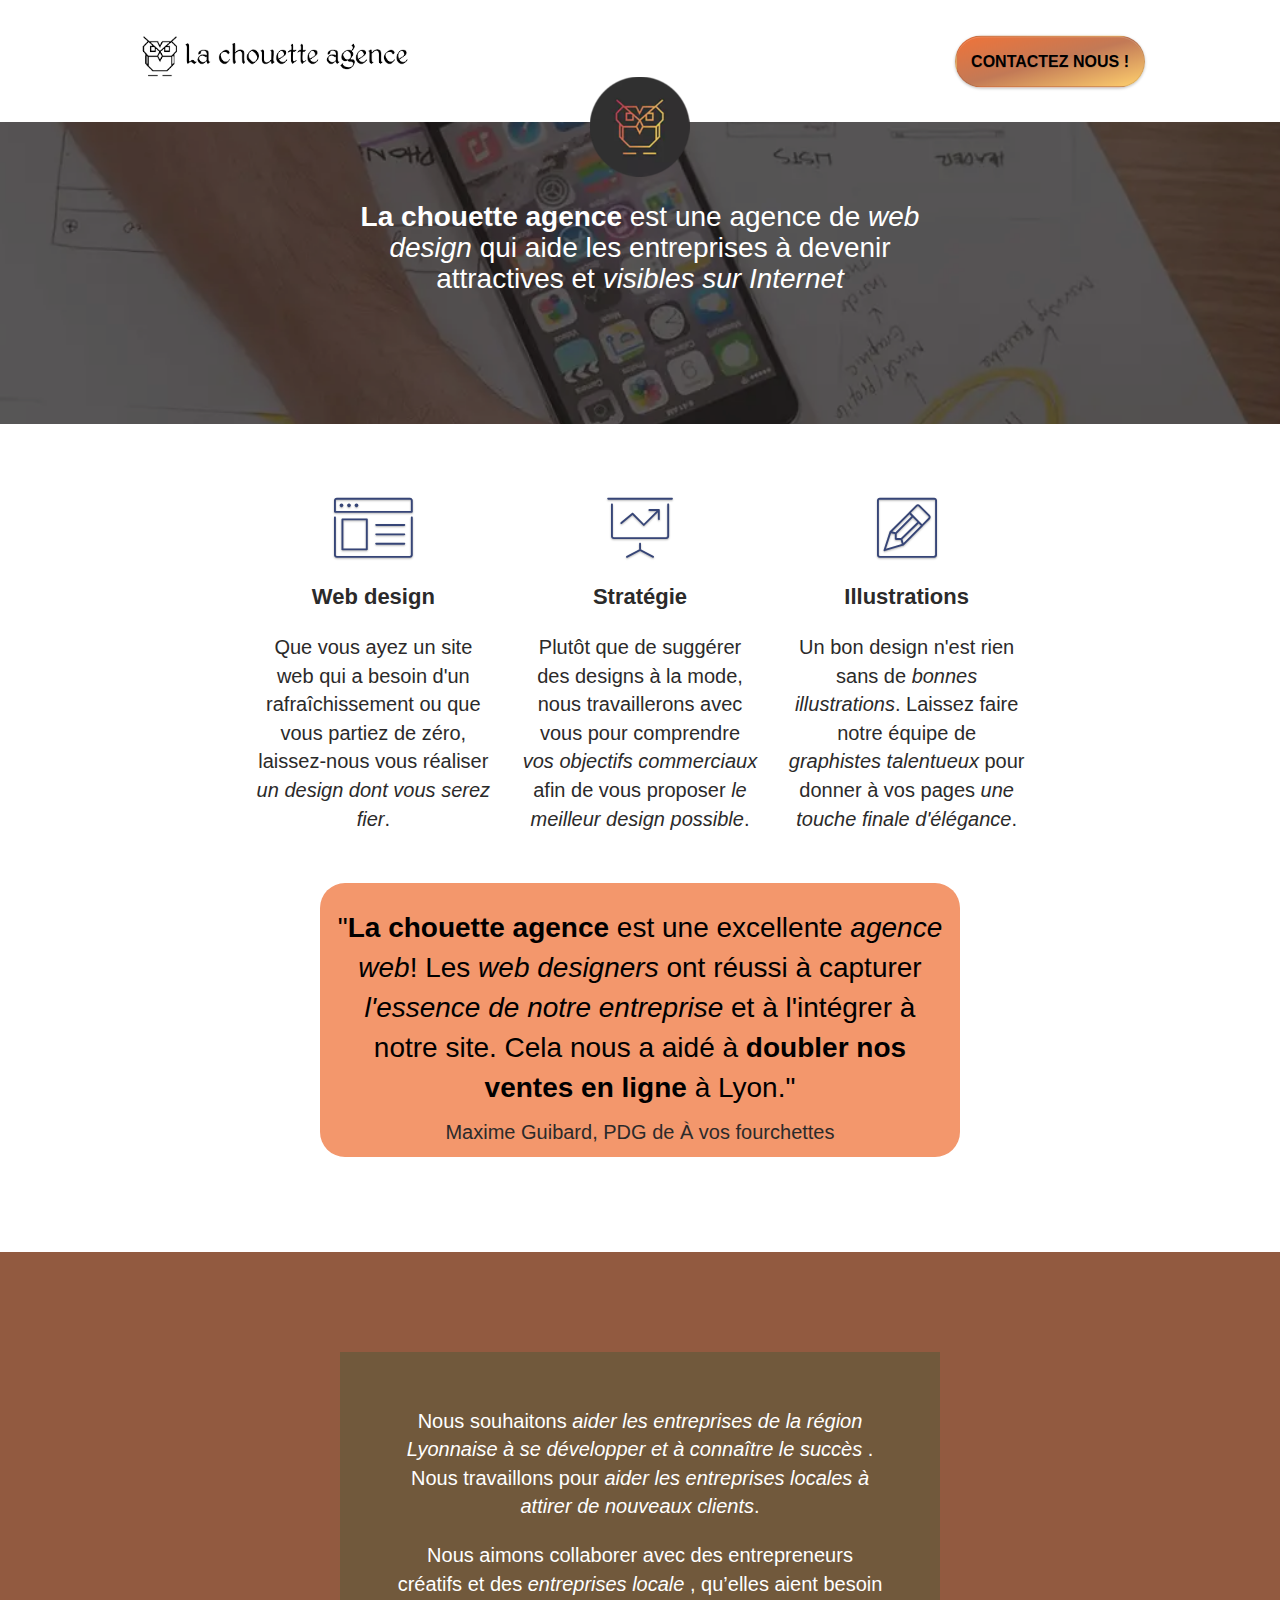
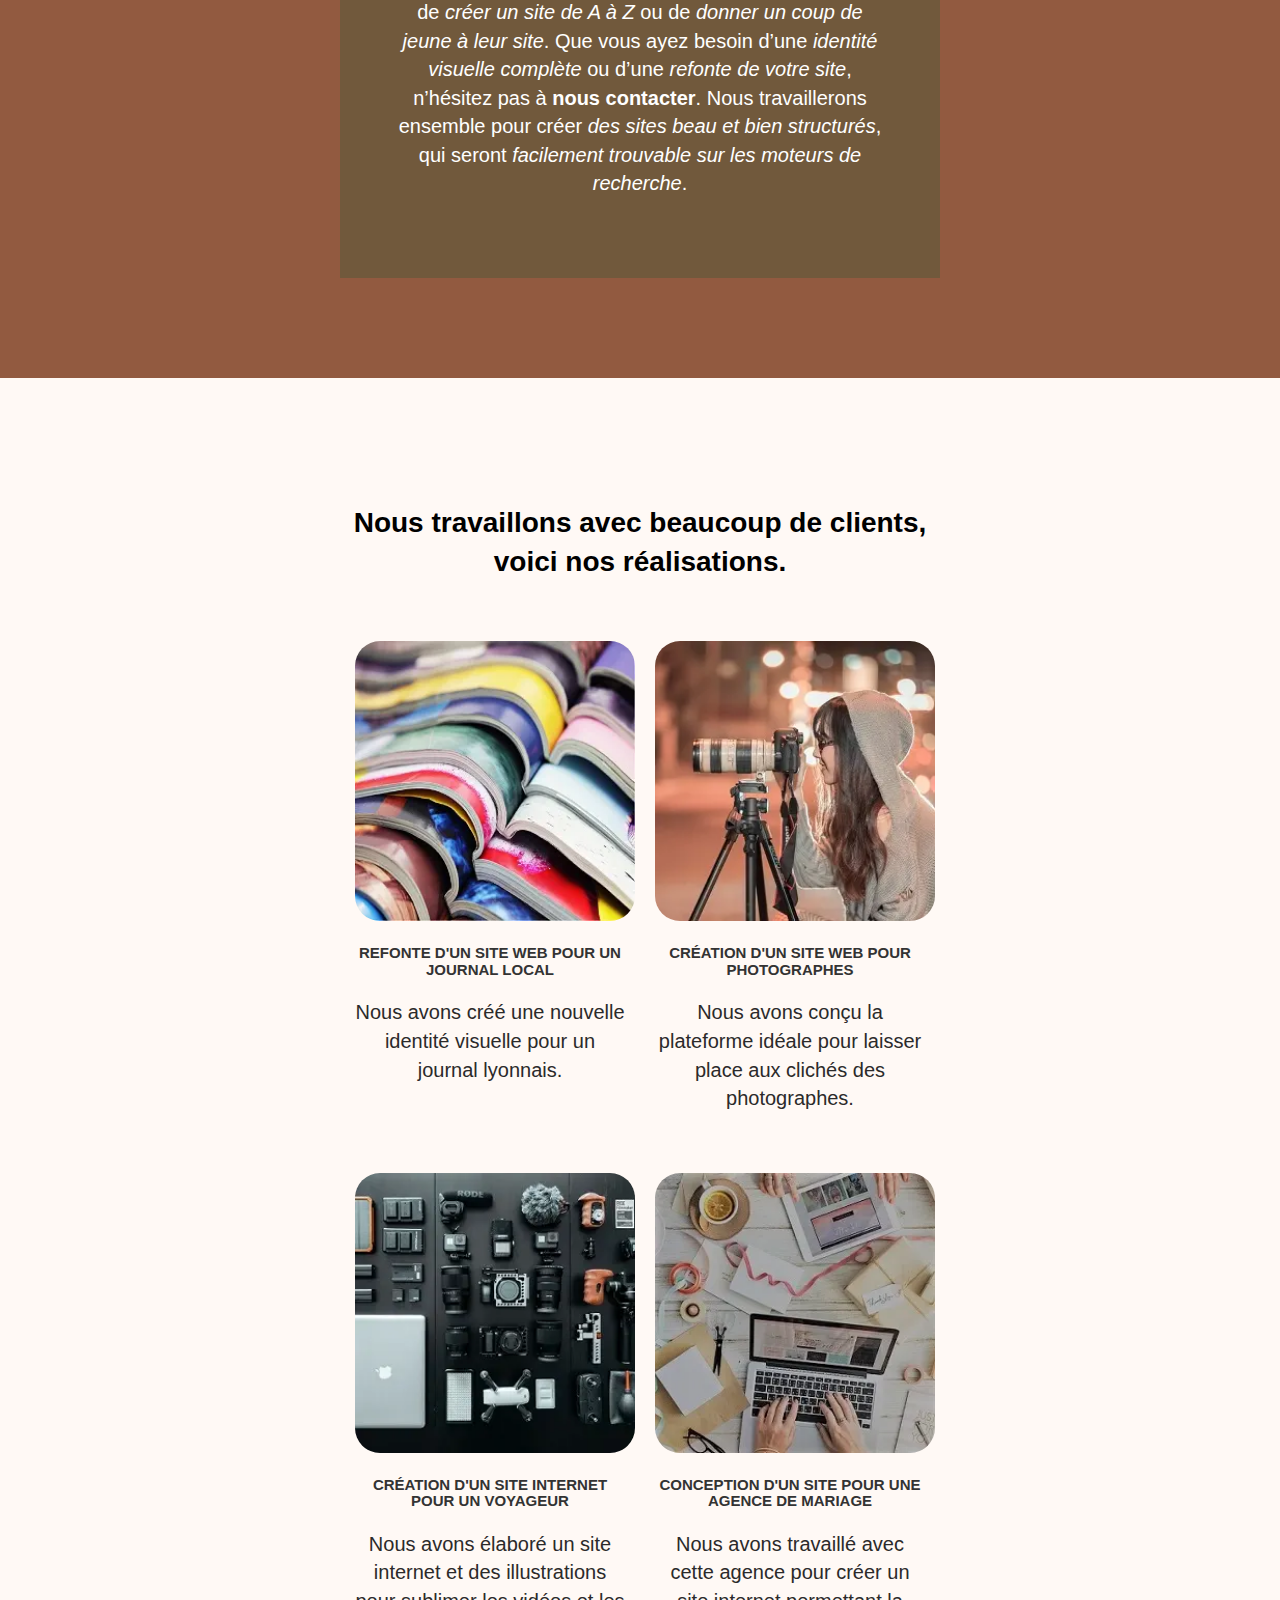
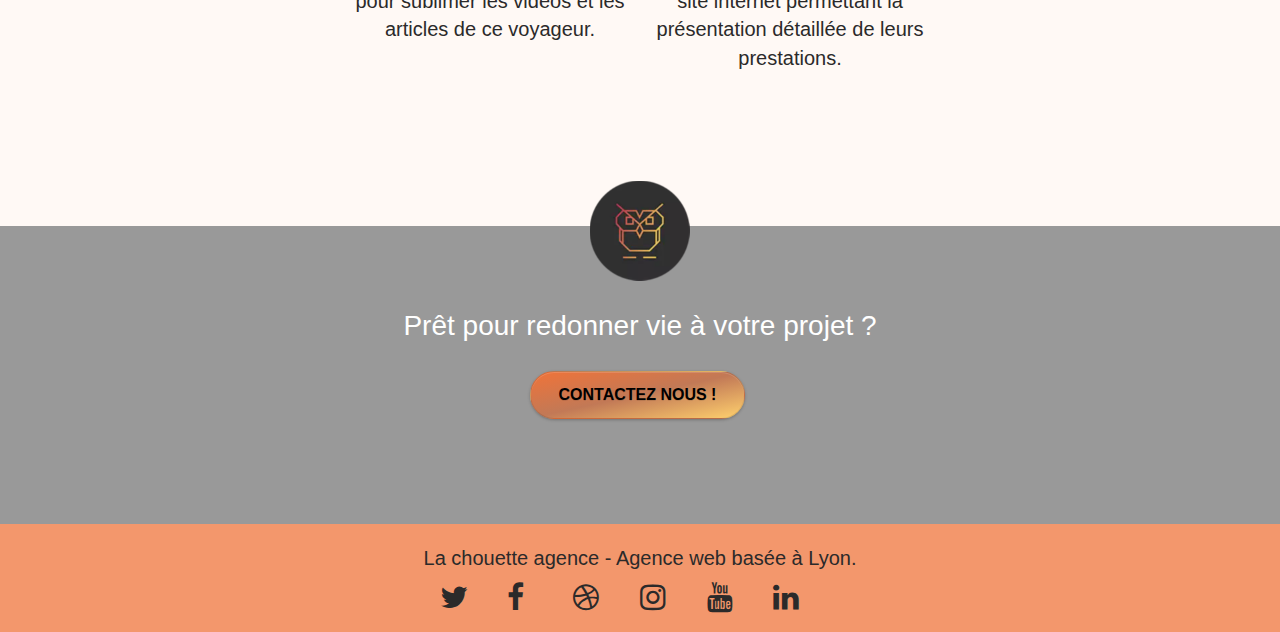
==== commit 599a60e5: "index passé au w3c" ====
--- a/index.html
+++ b/index.html
@@ -6,31 +6,17 @@
     <meta name="keywords" content="seo, google, site web, site internet, agence design paris, agence design">
     <meta name="description" content="La chouette agence est une agence de web design qui aide les entreprises à devenir attractives et visibles sur Internet">
     <meta name="viewport" content="width=device-width, initial-scale=1.0, viewport-fit=cover">
-    <link rel="shortcut icon" type="image/png" href="favicon.jpg">
-    
+    <link rel="shortcut icon" type="image/png" href="favicon.jpg">    
 	<link rel="stylesheet" type="text/css" href="./css/bootstrap.css">
 	<link rel="stylesheet" type="text/css" href="style.css">
 	<link rel="stylesheet" type="text/css" href="./css/font-awesome.css">
 	<link rel="stylesheet" type="text/css" href="./css/et-line.css">
-
 	<link rel=”canonical” href=”http://nanaki923.github.io/La-chouette-agence/pageoriginelle.html” />
-	
     <title>La chouette agence</title>
-
-<!-- Global site tag (gtag.js) - Google Analytics -->
-    <script async src="https://www.googletagmanager.com/gtag/js?id=G-0TVZT63EPT"></script>
-    <script>
-        window.dataLayer = window.dataLayer || [];
-        function gtag(){dataLayer.push(arguments);}
-        gtag('js', new Date());
-
-        gtag('config', 'G-0TVZT63EPT');
-    </script>
-    
 </head>
 <body>
 <!-- Header -->
-<div class="bloc bgc-white l-bloc " id="bloc-0">
+<header class="bloc bgc-white l-bloc " id="bloc-0">
 	<div class="container bloc-sm">
 		<nav class="navbar row">
 			<div class="navbar-header">
@@ -45,216 +31,208 @@
 			</div>
 		</nav>
 	</div>
-</div>
-
-
-<!-- Presentation -->
-<div class="bloc bgc-dark-slate-blue bg-banniere d-bloc bloc-bg-texture texture-paper b-parallax">
-	<div class="container bloc-lg">
-		<div class="row tight-width-whitespace">
-			<div class="col-sm-12">
-				<img src="img/logo.webp" class="center-block image-resize-mode" width="100" alt="logo de l'agence de couleur allant du rouge au jaune sur un fond noir de forme spherique" />
-				<div>
-					<h1 class="text-center hero-bloc-text tc-white ">
-						<strong>La chouette agence</strong> est une agence de <em>web design</em> qui aide les entreprises à devenir attractives et <em>visibles sur Internet</em> 
-					</h1>
+</header>
+<main>
+    <!-- Presentation -->
+    <div class="bloc bgc-dark-slate-blue bg-banniere d-bloc bloc-bg-texture texture-paper b-parallax">
+	    <div class="container bloc-lg">
+		    <div class="row tight-width-whitespace">
+			    <div class="col-sm-12">
+				    <img src="img/logo.webp" class="center-block image-resize-mode" width="100" alt="logo de l'agence de couleur allant du rouge au jaune sur un fond noir de forme spherique" />
+				    <div>
+					    <h1 class="text-center hero-bloc-text tc-white ">
+						    <strong>La chouette agence</strong> est une agence de <em>web design</em> qui aide les entreprises à devenir attractives et <em>visibles sur Internet</em> 
+					    </h1>
+				    </div>
+			    </div>
+	            <div class="col-sm-12 text-center">
+				    <a href="page2.html" class="btn btn-atomic-tangerine-2 btn-clean btn-rd btn-lg cta-hero">Contactez nous !</a>
+			    </div>
+		    </div>
+	    </div>
+    </div>
+    <!-- Services -->
+    <div class="bloc bgc-white l-bloc">
+	    <div class="container bloc-md">
+		    <div class="row voffset-lg med-width-whitespace">
+			    <div class="col-sm-4">
+				    <div class="text-center">
+					    <span class="et-icon-browser sm-shadow icon-dark-slate-blue icons icon-lg"></span>
+				    </div>
+				    <h2 class="mg-md text-center">
+				    	<strong>Web design</strong>
+			    	</h2>
+				    <p class="text-center ">
+					    Que vous ayez un site web qui a besoin d'un rafraîchissement ou que vous partiez de zéro, laissez-nous vous réaliser <em>un design dont vous serez fier</em>.
+				    </p>
+			    </div>
+			    <div class="col-sm-4">
+				    <div class="text-center">
+					    <span class="et-icon-presentation sm-shadow icon-dark-slate-blue icons icon-lg"></span>
+				    </div>
+				    <h2 class="mg-md text-center">
+					    <strong>Stratégie</strong> 
+				    </h2>
+				    <p class="text-center ">
+					    Plutôt que de suggérer des designs à la mode, nous travaillerons avec vous pour comprendre <em>vos objectifs commerciaux</em> afin de vous proposer <em>le meilleur design possible</em>.
+				    </p>
+			    </div>
+			    <div class="col-sm-4">
+				    <div class="text-center">
+					    <span class="et-icon-edit sm-shadow icon-dark-slate-blue icons icon-lg"></span>
+				    </div>
+				    <h2 class="mg-md text-center">
+					    <strong>Illustrations</strong>
+				    </h2>
+				    <p class="text-center ">
+					    Un bon design n'est rien sans de <em>bonnes illustrations</em>. Laissez faire notre équipe de <em>graphistes talentueux</em> pour donner à vos pages <em>une touche finale d'élégance</em>.
+				    </p>
+			    </div>
+		    </div>
+		    <div class="row voffset-lg voffset">
+			    <div class="col-xs-12 col-md-8 col-md-offset-2 text-center">
+				    <p class="text-center hero-bloc-text tc-black ">
+					    "<strong>La chouette agence</strong> est une excellente <em>agence web</em>! Les <em>web designers</em> ont réussi à capturer <em>l'essence de notre entreprise</em> et à l'intégrer à notre site. Cela nous a aidé à <strong>doubler nos ventes en ligne</strong> à Lyon."
+				    </p>
+				    <p>
+					    Maxime Guibard, PDG de À vos fourchettes
+				    </p>
+			    </div>
+		    </div>
+	    </div>
+    </div>
+    <!-- Philosophy -->
+    <div class="bloc tc-white bgc-atomic-tangerine bg-presentation d-bloc bloc-bg-texture texture-paper b-parallax">
+	    <div class="container bloc-lg">
+		    <div class="row tight-width-whitespace black-background">
+			    <div class="col-sm-12">
+				    <p class="mg-md text-center tc-white">
+					    Nous souhaitons <em>aider les entreprises de la région Lyonnaise à se développer et à connaître le succès </em> . Nous travaillons pour <em>aider les entreprises locales à attirer de nouveaux clients</em>.
+				    </p>
+				    <p class="text-center white">
+					    Nous aimons collaborer avec des entrepreneurs créatifs et des <em>entreprises locale</em> , qu’elles aient besoin de <em>créer un site de A à Z</em> ou de <em>donner un coup de jeune à leur site</em>. Que vous ayez besoin d’une <em>identité visuelle complète</em>  ou d’une <em>refonte de votre site</em>, n’hésitez pas à <strong>nous contacter</strong>. Nous travaillerons ensemble pour créer <em>des sites beau et bien structurés</em>, qui seront <em>facilement trouvable sur les moteurs de recherche</em>.
+				    </p>
+			    </div>
+		    </div>
+	    </div>
+    </div>
+    <!-- Portfolio -->
+    <div class="bloc bgc-white bg-h2-bg bg-repeat l-bloc">
+	    <div class="container bloc-lg">
+		    <div class="row">
+			    <div class="col-xs-13 col-md-8 col-md-offset-2 text-center">
+				    <h2 class="text-center hero-bloc-text tc-black ">
+					    <strong>Nous travaillons avec beaucoup de clients,<br>
+						    voici nos réalisations.</strong> 
+				    </h2>
+			    </div>
+		    </div>
+		    <div class="row tight-width-whitespace portfolio-row">
+			    <div class="col-sm-6">
+				    <img src="img/1.webp" alt="plusieurs journeaux ouverts empilés les uns sur les autres" class="img-responsive portfolio-thumb" />
+				    <h3 class="mg-md text-center">
+					    <strong></strong> Refonte d'un site web pour un journal local
+				    </h3>
+				    <p class="text-center">
+					    Nous avons créé une nouvelle identité visuelle pour un journal lyonnais.
+				    </p>
+			    </div>
+			    <div class="col-sm-6">
+				    <img src="img/2.webp" class="img-responsive portfolio-thumb" alt="jeune femme de profil derriere l'objectif de son appareil photo" />
+				    <h3 class="mg-md text-center">
+					    Création d'un site web pour photographes
+				    </h3>
+				    <p class="text-center">
+					    Nous avons conçu la plateforme idéale pour laisser place aux clichés des photographes.
+				    </p>
+			    </div>
+		    </div>
+		    <div class="row tight-width-whitespace portfolio-row">
+			    <div class="col-sm-6">
+				    <img src="img/3.webp" class="img-responsive portfolio-thumb" alt="plusieur outils de informatique et de prise de vue, iMac, drone, perches, appareils photo, micros"/>
+				    <h3 class="mg-md text-center">
+					    Création d'un site internet pour un voyageur
+				    </h3>
+				    <p class="text-center">
+					    Nous avons élaboré un site internet et des illustrations pour sublimer les vidéos et les articles de ce voyageur.
+				    </p>
+			    </div>
+			    <div class="col-sm-6">
+				    <img src="img/4.webp" class="img-responsive portfolio-thumb" alt="prise de vue en hauteur du poste de travail"/>
+				    <h3 class="mg-md text-center">
+					    Conception d'un site pour une agence de mariage
+				    </h3>
+				    <p class="text-center">
+					    Nous avons travaillé avec cette agence pour créer un site internet permettant la présentation détaillée de leurs prestations.
+				    </p>
+			    </div>
+		    </div>
+	    </div>
+    </div>
+    <!-- Contacts -->
+    <div class="bloc bgc-dark-slate-blue bg-banniere-2 d-bloc bloc-bg-texture texture-paper b-parallax">
+	    <div class="container bloc-lg">
+		    <div class="row tight-width-whitespace">
+			    <div class="col-sm-12">
+				    <img src="img/logo.webp" class="center-block image-resize-mode" width="100" alt="logo de l'agence de couleur allant du rouge au jaune sur un fond noir de forme spherique" />
+				    <div>
+					    <p class="text-center hero-bloc-text tc-white ">
+						    Prêt pour redonner vie à votre projet ?
+					    </p>
+					    <div class="col-sm-12 text-center">
+						    <a href="page2.html" class="btn btn-atomic-tangerine btn-clean btn-rd btn-lg cta-hero">Contactez nous !</a>
+					    </div>
+				    </div>
+			    </div> 
+		    </div>
+	    </div>
+    </div>
+</main>
+<footer>
+    <!-- Footer -->
+    <div class="bloc bgc-atomic-tangerine d-bloc">
+	    <div class="container bloc-sm">
+		    <div class="row">
+			    <div class="col-sm-12">
+				    <p class="text-center black">
+					    La chouette agence - Agence web basée à Lyon.<br>
+				    </p>
+				    <div class="row row-no-gutters social">
+					    <div class="col-sm-3">
+						    <div class="text-center">
+							    <a class="social" href="#" aria-label="Rejoignez-nous sur Twitter"><span class="fa fa-twitter icon-md"></span></a>
+						    </div>
+					    </div>
+					    <div class="col-sm-3">
+						    <div class="text-center">
+							    <a class="social" href="#" aria-label="Rejoignez-nous sur Facebook"><span class="fa fa-facebook icon-md"></span></a>
+						    </div>
+					    </div>
+					    <div class="col-sm-3">
+						    <div class="text-center">
+							    <a class="social" href="#" aria-label="Rejoignez-nous sur Dribble"><span class="fa fa-dribbble icon-md"></span></a>
+						    </div>
+					    </div>
+					    <div class="col-sm-3">
+						    <div class="text-center">
+							    <a class="social" href="#" aria-label="Rejoignez-nous sur Instagram"><span class="fa fa-instagram icon-md"></span></a>
+						    </div>
+					    </div>
+					    <div class="col-sm-3">
+						    <div class="text-center">
+							    <a class="social" href="#" aria-label="Rejoignez-nous sur Youtube"><span class="fa fa-youtube icon-md"></span></a>
+						    </div>
+					    </div>
+					    <div class="col-sm-3">
+						    <div class="text-center">
+							    <a class="social" href="#" aria-label="Rejoignez-nous sur LinkedIn"><span class="fa fa-linkedin icon-md"></span></a>
+						    </div>
+					    </div>
+				    </div>
 				</div>
-			</div>
-	        <div class="col-sm-12 text-center">
-				<a href="page2.html" class="btn btn-atomic-tangerine-2 btn-clean btn-rd btn-lg cta-hero">Contactez nous !</a>
-			</div>
-		</div>
-	</div>
-</div>
-
-<!-- Services -->
-<div class="bloc bgc-white l-bloc">
-	<div class="container bloc-md">
-		<div class="row voffset-lg med-width-whitespace">
-			<div class="col-sm-4">
-				<div class="text-center">
-					<span class="et-icon-browser sm-shadow icon-dark-slate-blue icons icon-lg"></span>
-				</div>
-				<h2 class="mg-md text-center">
-					<strong>Web design</strong>
-				</h2>
-				<p class="text-center ">
-					Que vous ayez un site web qui a besoin d'un rafraîchissement ou que vous partiez de zéro, laissez-nous vous réaliser <em>un design dont vous serez fier</em>.
-				</p>
-			</div>
-			<div class="col-sm-4">
-				<div class="text-center">
-					<span class="et-icon-presentation sm-shadow icon-dark-slate-blue icons icon-lg"></span>
-				</div>
-				<h2 class="mg-md text-center">
-					<strong>Stratégie</strong> 
-				</h2>
-				<p class="text-center ">
-					Plutôt que de suggérer des designs à la mode, nous travaillerons avec vous pour comprendre <em>vos objectifs commerciaux</em> afin de vous proposer <em>le meilleur design possible</em>.
-				</p>
-			</div>
-			<div class="col-sm-4">
-				<div class="text-center">
-					<span class="et-icon-edit sm-shadow icon-dark-slate-blue icons icon-lg"></span>
-				</div>
-				<h2 class="mg-md text-center">
-					<strong>Illustrations</strong>
-				</h2>
-				<p class="text-center ">
-					Un bon design n'est rien sans de <em>bonnes illustrations</em>. Laissez faire notre équipe de <em>graphistes talentueux</em> pour donner à vos pages <em>une touche finale d'élégance</em>.
-				</p>
-			</div>
-		</div>
-		<div class="row voffset-lg voffset">
-			<div class="col-xs-12 col-md-8 col-md-offset-2 text-center">
-				<p class="text-center hero-bloc-text tc-black ">
-					"<strong>La chouette agence</strong> est une excellente <em>agence web</em>! Les <em>web designers</em> ont réussi à capturer <em>l'essence de notre entreprise</em> et à l'intégrer à notre site. Cela nous a aidé à <strong>doubler nos ventes en ligne</strong> à Lyon."
-				</p>
-				<p>
-					Maxime Guibard, PDG de À vos fourchettes
-				</p>
-			</div>
-		</div>
-	</div>
-</div>
-
-<!-- Philosophy -->
-<div class="bloc tc-white bgc-atomic-tangerine bg-presentation d-bloc bloc-bg-texture texture-paper b-parallax">
-	<div class="container bloc-lg">
-		<div class="row tight-width-whitespace black-background">
-			<div class="col-sm-12">
-				<p class="mg-md text-center tc-white">
-					Nous souhaitons <em>aider les entreprises de la région Lyonnaise à se développer et à connaître le succès </em> . Nous travaillons pour <em>aider les entreprises locales à attirer de nouveaux clients</em>.
-				</p>
-				<p class="text-center white">
-					Nous aimons collaborer avec des entrepreneurs créatifs et des <em>entreprises locale</em> , qu’elles aient besoin de <em>créer un site de A à Z</em> ou de <em>donner un coup de jeune à leur site</em>. Que vous ayez besoin d’une <em>identité visuelle complète</em>  ou d’une <em>refonte de votre site</em>, n’hésitez pas à <strong>nous contacter</strong>. Nous travaillerons ensemble pour créer <em>des sites beau et bien structurés</em>, qui seront <em>facilement trouvable sur les moteurs de recherche</em>.
-				</p>
-			</div>
-		</div>
-	</div>
-</div>
-
-<!-- Portfolio -->
-<div class="bloc bgc-white bg-h2-bg bg-repeat l-bloc">
-	<div class="container bloc-lg">
-		<div class="row">
-			<div class="col-xs-13 col-md-8 col-md-offset-2 text-center">
-				<h2 class="text-center hero-bloc-text tc-black ">
-					<strong>Nous travaillons avec beaucoup de clients,<br>
-						voici nos réalisations.</strong> 
-				</h2>
-			</div>
-		</div>
-		<div class="row tight-width-whitespace portfolio-row">
-			<div class="col-sm-6">
-				<img src="img/1.webp" alt="plusieurs journeaux ouverts empilés les uns sur les autres" class="img-responsive portfolio-thumb" />
-				<h3 class="mg-md text-center">
-					<strong></strong> Refonte d'un site web pour un journal local
-				</h3>
-				<p class="text-center">
-					Nous avons créé une nouvelle identité visuelle pour un journal lyonnais.
-				</p>
-			</div>
-			<div class="col-sm-6">
-				<img src="img/2.webp" class="img-responsive portfolio-thumb" alt="jeune femme de profil derriere l'objectif de son appareil photo" /></a>
-				<h3 class="mg-md text-center">
-					Création d'un site web pour photographes
-				</h3>
-				<p class="text-center">
-					Nous avons conçu la plateforme idéale pour laisser place aux clichés des photographes.
-				</p>
-			</div>
-		</div>
-		<div class="row tight-width-whitespace portfolio-row">
-			<div class="col-sm-6">
-				<img src="img/3.webp" class="img-responsive portfolio-thumb" alt="plusieur outils de informatique et de prise de vue, iMac, drone, perches, appareils photo, micros"/></a>
-				<h3 class="mg-md text-center">
-					Création d'un site internet pour un voyageur
-				</h3>
-				<p class="text-center">
-					Nous avons élaboré un site internet et des illustrations pour sublimer les vidéos et les articles de ce voyageur.
-				</p>
-			</div>
-			<div class="col-sm-6">
-				<img src="img/4.webp" class="img-responsive portfolio-thumb" alt="prise de vue en hauteur du poste de travail"/></a>
-				<h3 class="mg-md text-center">
-					Conception d'un site pour une agence de mariage
-				</h3>
-				<p class="text-center">
-					Nous avons travaillé avec cette agence pour créer un site internet permettant la présentation détaillée de leurs prestations.
-				</p>
-			</div>
-		</div>
-	</div>
-</div>
-
-<!-- Contacts -->
-<div class="bloc bgc-dark-slate-blue bg-banniere-2 d-bloc bloc-bg-texture texture-paper b-parallax">
-	<div class="container bloc-lg">
-		<div class="row tight-width-whitespace">
-			<div class="col-sm-12">
-				<img src="img/logo.webp" class="center-block image-resize-mode" width="100" alt="logo de l'agence de couleur allant du rouge au jaune sur un fond noir de forme spherique" />
-				<div>
-					<p class="text-center hero-bloc-text tc-white ">
-						Prêt pour redonner vie à votre projet ?
-					</p>
-					<div class="col-sm-12 text-center">
-						<a href="page2.html" class="btn btn-atomic-tangerine btn-clean btn-rd btn-lg cta-hero">Contactez nous !</a>
-					</div>
-				</div>
-			</div>
-	        
-		</div>
-	</div>
-</div>
-
-<!-- Footer -->
-
-<div class="bloc bgc-atomic-tangerine d-bloc">
-	<div class="container bloc-sm">
-		<div class="row">
-			<div class="col-sm-12">
-				<p class="text-center black">
-					La chouette agence - Agence web basée à Lyon.<br>
-				</p>
-				<div class="row row-no-gutters social">
-					<div class="col-sm-3">
-						<div class="text-center">
-							<a class="social" href="#" aria-label="Rejoignez-nous sur Twitter"><span class="fa fa-twitter icon-md"></span></a>
-						</div>
-					</div>
-					<div class="col-sm-3">
-						<div class="text-center">
-							<a class="social" href="#" aria-label="Rejoignez-nous sur Facebook"><span class="fa fa-facebook icon-md"></span></a>
-						</div>
-					</div>
-					<div class="col-sm-3">
-						<div class="text-center">
-							<a class="social" href="#" aria-label="Rejoignez-nous sur Dribble"><span class="fa fa-dribbble icon-md"></span></a>
-						</div>
-					</div>
-					<div class="col-sm-3">
-						<div class="text-center">
-							<a class="social" href="#" aria-label="Rejoignez-nous sur Instagram"><span class="fa fa-instagram icon-md"></span></a>
-						</div>
-					</div>
-					<div class="col-sm-3">
-						<div class="text-center">
-							<a class="social" href="#" aria-label="Rejoignez-nous sur Youtube"><span class="fa fa-youtube icon-md"></span></a>
-						</div>
-					</div>
-					<div class="col-sm-3">
-						<div class="text-center">
-							<a class="social" href="#" aria-label="Rejoignez-nous sur LinkedIn"><span class="fa fa-linkedin icon-md"></span></a>
-						</div>
-					</div>
-				
-				</div>
-				
-			</div>
-		</div>
-	</div>
-</div>
-
+		    </div>
+	    </div>
+    </div>
+</footer>
 </body>
 </html>
--- a/style.css
+++ b/style.css
@@ -1,1050 +1 @@
-body {
-    margin: 0;
-    padding: 0;
-    background: #FFF;
-    overflow-x: hidden;
-    -webkit-font-smoothing: antialiased;
-    -moz-osx-font-smoothing: grayscale;
-}
-
-a,
-button {
-    transition: all .3s ease-in-out;
-    outline: none!important;
-}
-
-a:hover {
-    text-decoration: none;
-    cursor: pointer;
-}
-
-#page-loading-blocs-notifaction {
-    position: fixed;
-    top: 0;
-    bottom: 0;
-    width: 100%;
-    z-index: 100000;
-    background: #FFFFFF url("img/pageload-spinner.gif") no-repeat center center;
-}
-
-.bloc {
-    width: 100%;
-    clear: both;
-    background: 50% 50% no-repeat;
-    padding: 0 50px;
-    -webkit-background-size: cover;
-    -moz-background-size: cover;
-    -o-background-size: cover;
-    background-size: cover;
-    position: relative;
-
-}
-
-.bloc .container {
-    padding-left: 0;
-    padding-right: 0;
-}
-
-.bloc-lg {
-    padding: 100px 50px;
-}
-
-.bloc-md {
-    padding: 50px;
-}
-
-.bloc-sm {
-    padding: 20px 50px;
-}
-
-.bg-center,
-.bg-l-edge,
-.bg-r-edge,
-.bg-t-edge,
-.bg-b-edge,
-.bg-tl-edge,
-.bg-bl-edge,
-.bg-tr-edge,
-.bg-br-edge,
-.bg-repeat {
-    -webkit-background-size: auto!important;
-    -moz-background-size: auto!important;
-    -o-background-size: auto!important;
-    background-size: auto!important;
-}
-
-.bg-repeat {
-    background: repeat;
-}
-
-.bg-t-edge {
-    background: top no-repeat;
-}
-
-.bloc-bg-texture::before {
-    content: "";
-    background-size: 2px 2px;
-    position: absolute;
-    top: 0;
-    bottom: 0;
-    left: 0;
-    right: 0;
-}
-
-.texture-paper::before {
-    background: black;
-    opacity: 40%;
-    background-size: 280px 280px;
-}
-
-.b-parallax {
-    background-attachment: fixed;
-}
-
-.d-bloc {
-    color: rgba(255, 255, 255, .7);
-}
-
-.d-bloc button:hover {
-    color: rgba(255, 255, 255, .9);
-}
-
-.d-bloc .icon-round,
-.d-bloc .icon-square,
-.d-bloc .icon-rounded,
-.d-bloc .icon-semi-rounded-a,
-.d-bloc .icon-semi-rounded-b {
-    border-color: rgba(255, 255, 255, .9);
-}
-
-.d-bloc .divider-h span {
-    border-color: rgba(255, 255, 255, .2);
-}
-
-
-
-.d-bloc .a-btn:hover,
-.d-bloc .navbar a:hover,
-.d-bloc .navbar-brand:hover,
-.d-bloc a:hover .icon-sm,
-.d-bloc a:hover .icon-md,
-.d-bloc a:hover .icon-lg,
-.d-bloc a:hover .icon-xl,
-.d-bloc h1 a:hover,
-.d-bloc h2 a:hover,
-.d-bloc h3 a:hover,
-.d-bloc h4 a:hover,
-.d-bloc h5 a:hover,
-.d-bloc h6 a:hover,
-.d-bloc p a:hover {
-    color: rgb(121, 85, 85);
-}
-
-.d-bloc .navbar-toggle .icon-bar {
-    background: rgba(255, 255, 255, 1);
-}
-
-.d-bloc .btn-wire,
-.d-bloc .btn-wire:hover {
-    color: rgba(255, 255, 255, 1);
-    border-color: rgba(255, 255, 255, 1);
-}
-
-.d-bloc .panel {
-    color: rgba(0, 0, 0, .5);
-}
-
-.d-bloc .panel button:hover {
-    color: rgba(0, 0, 0, .7);
-}
-
-.d-bloc .panel icon {
-    border-color: rgba(0, 0, 0, .7);
-}
-
-.d-bloc .panel .divider-h span {
-    border-color: rgba(0, 0, 0, .1);
-}
-
-.d-bloc .panel .a-btn {
-    color: rgba(0, 0, 0, .6);
-}
-
-.d-bloc .panel .a-btn:hover {
-    color: rgba(0, 0, 0, 1);
-}
-
-.d-bloc .panel .btn-wire,
-.d-bloc .panel .btn-wire:hover {
-    color: rgba(0, 0, 0, .7);
-    border-color: rgba(0, 0, 0, .3);
-}
-
-.d-bloc .panel,
-.l-bloc {
-    color: rgba(0, 0, 0, .5);
-}
-
-.d-bloc .panel button:hover,
-.l-bloc button:hover {
-    color: rgba(0, 0, 0, .7);
-}
-
-.l-bloc .icon-round,
-.l-bloc .icon-square,
-.l-bloc .icon-rounded,
-.l-bloc .icon-semi-rounded-a,
-.l-bloc .icon-semi-rounded-b {
-    border-color: rgba(0, 0, 0, .7);
-}
-
-.d-bloc .panel .divider-h span,
-.l-bloc .divider-h span {
-    border-color: rgba(0, 0, 0, .1);
-}
-
-.d-bloc .panel .a-btn,
-.l-bloc .a-btn,
-.l-bloc .navbar a,
-.l-bloc .navbar-brand,
-.l-bloc a .icon-sm,
-.l-bloc a .icon-md,
-.l-bloc a .icon-lg,
-.l-bloc a .icon-xl,
-.l-bloc h1 a,
-.l-bloc h2 a,
-.l-bloc h3 a,
-.l-bloc h4 a,
-.l-bloc h5 a,
-.l-bloc h6 a,
-.l-bloc p a {
-    color: rgba(0, 0, 0, .6);
-}
-
-.d-bloc .panel .a-btn:hover,
-.l-bloc .a-btn:hover,
-.l-bloc .navbar a:hover,
-.l-bloc .navbar-brand:hover,
-.l-bloc a:hover .icon-sm,
-.l-bloc a:hover .icon-md,
-.l-bloc a:hover .icon-lg,
-.l-bloc a:hover .icon-xl,
-.l-bloc h1 a:hover,
-.l-bloc h2 a:hover,
-.l-bloc h3 a:hover,
-.l-bloc h4 a:hover,
-.l-bloc h5 a:hover,
-.l-bloc h6 a:hover,
-.l-bloc p a:hover {
-    color: rgba(0, 0, 0, 1);
-}
-
-.l-bloc .navbar-toggle .icon-bar {
-    color: rgba(0, 0, 0, .6);
-}
-
-.d-bloc .panel .btn-wire,
-.d-bloc .panel .btn-wire:hover,
-.l-bloc .btn-wire,
-.l-bloc .btn-wire:hover {
-    color: rgba(0, 0, 0, .7);
-    border-color: rgba(0, 0, 0, .3);
-}
-
-.voffset {
-    margin-top: 30px;
-}
-
-.voffset-lg {
-    margin: 40px 20px 20px 20px;
-    
-}
-
-.row-no-gutters {
-    margin-right: 0;
-    margin-left: 0;
-}
-
-.row.row-no-gutters > [class^="col-"],
-.row.row-no-gutters > [class*=" col-"] {
-    padding-right: 0;
-    padding-left: 0;
-}
-
-#bloc-1-hero h1 {
-    font-size: 32px;
-}
-
-.navbar {
-    margin-bottom: 0;
-    z-index: 1;
-}
-
-.navbar-brand {
-    display: flex;
-    justify-content: space-around;
-    height: auto;
-    padding: 0px 0px 20px 15px;
-    font-size: 25px;
-    font-weight: normal;
-    font-weight: 600;
-    line-height: 44px;
-}
-.navbar-brand img {
-    height: 50px;
-    max-height: 500px;
-    margin: 10px 5px 0 0;
-    display: inline;
-    transition: all 0.2s ease-in-out;
-}
-.navbar-brand img:hover {
-    transform: scale(1.01);
-}
-.navbar-brand img[src$=svg] {
-    min-width: 100px;
-}
-
-.nav-center .navbar-brand img {
-    margin: 0;
-}
-
-.navbar .nav {
-    padding-top: 2px;
-    margin-right: -16px;
-    float: right;
-    z-index: 1;
-}
-
-.nav > li {
-    float: left;
-    margin-top: 4px;
-    font-size: 16px;
-}
-
-.navbar-nav .open .dropdown-menu > li > a {
-    text-align: inherit;
-}
-
-.nav > li a:hover,
-.nav > li a:focus {
-    background: transparent;
-}
-
-.navbar-toggle {
-    margin: 10px 10px 0 0;
-    border: 0px;
-}
-
-.navbar-toggle:hover {
-    background: transparent!important;
-}
-
-.navbar-toggle .icon-bar {
-    background-color: rgba(0, 0, 0, .5);
-    width: 26px;
-}
-
-.nav-invert .navbar .nav {
-    float: left;
-}
-
-.nav-invert .navbar-header,
-.nav-invert .navbar-brand {
-    float: right;
-    position: relative;
-    z-index: 2;
-}
-
-@media (min-width: 768px) {
-    .site-navigation {
-        position: absolute;
-        top: 50%;
-        right: 20px;
-        transform: translate(0, -50%);
-        -webkit-transform: translateY(-50%);
-    }
-    .nav > li .dropdown-menu a,
-    .nav > li .dropdown-menu a:hover {
-        color: #484848;
-    }
-    .nav-invert .site-navigation {
-        left: 0;
-        right: 0;
-    }
-    .nav-center {
-        text-align: center;
-    }
-    .nav-center .navbar-header {
-        width: 100%;
-    }
-    .nav-center .navbar-header,
-    .nav-center .navbar-brand,
-    .nav-center .nav > li {
-        float: none;
-        display: inline-block;
-    }
-    .nav-center .site-navigation {
-        position: relative;
-        width: 100%;
-        right: 0;
-        margin-right: 0px;
-        margin-top: 20px;
-    }
-    .nav-center.mini-nav .navbar-toggle {
-        float: none;
-        margin: 10px auto 0;
-    }
-}
-
-.nav > li > .dropdown a {
-    background: none!important;
-    display: block;
-    padding: 14px 15px;
-}
-
-nav .caret {
-    margin: 0 5px;
-}
-
-.dropdown-menu .dropdown-menu {
-    top: -8px;
-    left: 100%;
-}
-
-.dropdown-menu .dropmenu-flow-right {
-    top: 100%;
-    left: 0;
-    margin-left: -1px;
-    border-top-left-radius: 0;
-    border-top-right-radius: 0;
-}
-
-.dropdown-menu .dropdown span {
-    border: 4px solid black;
-    border-top-color: transparent;
-    border-right-color: transparent;
-    border-bottom-color: transparent;
-    margin: 6px -5px 0 0!important;
-    float: right;
-}
-
-.mg-md {
-    margin-top: 10px;
-    margin-bottom: 20px;
-}
-
-.mg-lg {
-    margin-top: 10px;
-    margin-bottom: 40px;
-}
-
-.btn {
-    margin: 0 5px 5px 0;
-    
-}
-
-.btn.pull-right {
-    margin: 0 0 5px 5px;
-}
-
-.btn-d,
-.btn-d:hover,
-.btn-d:focus {
-    color: #FFF;
-    background: rgba(0, 0, 0, .3);
-}
-
-button {
-    outline: none!important;
-}
-
-.btn-rd {
-    border-radius: 40px;
-}
-
-.btn-clean {
-    border: 1px solid rgba(0, 0, 0, .08);
-    border-bottom-color: rgba(0, 0, 0, .1);
-    text-shadow: 0 1px 0 rgba(0, 0, 1, .1);
-    box-shadow: 0 1px 3px rgba(0, 0, 1, .25), inset 0 1px 0 0 rgba(255, 255, 255, .15);
-}
-
-.icon-md {
-    font-size: 30px!important;
-}
-
-.icon-lg {
-    font-size: 60px!important;
-}
-
-.sm-shadow {
-    text-shadow: 0 1px 2px rgba(0, 0, 0, .3);
-}
-
-.panel-sq,
-.panel-sq .panel-heading,
-.panel-sq .panel-footer {
-    border-radius: 0;
-}
-
-.panel-rd {
-    border-radius: 30px;
-}
-
-.panel-rd .panel-heading {
-    border-radius: 29px 29px 0 0;
-}
-
-.panel-rd .panel-footer {
-    border-radius: 0 0 29px 29px;
-}
-
-.form-control {
-    border-color: rgba(0, 0, 0, .1);
-    box-shadow: none;
-}
-
-.scrollToTop {
-    width: 40px;
-    height: 40px;
-    position: fixed;
-    bottom: 20px;
-    right: 20px;
-    opacity: 0;
-    z-index: 500;
-    transition: all .3s ease-in-out;
-}
-
-.scrollToTop span {
-    margin-top: 6px;
-}
-
-.showScrollTop {
-    font-size: 14px;
-    opacity: 1;
-}
-
-a[data-lightbox] {
-    position: relative;
-    display: block;
-    text-align: center;
-}
-
-a[data-lightbox]:hover::before {
-    content: "+";
-    font-family: "HelveticaNeue-Light", "Helvetica Neue Light", "Helvetica Neue", Helvetica, Arial;
-    font-size: 32px;
-    width: 50px;
-    height: 50px;
-    margin-left: -25px;
-    border-radius: 50%;
-    background: rgba(0, 0, 0, .6);
-    color: #FFF;
-    font-weight: 100;
-    z-index: 1;
-    position: absolute;
-    top: 50%;
-    transform: translateY(-50%);
-    -webkit-transform: translateY(-50%);
-}
-
-a[data-lightbox]:hover img {
-    opacity: 0.6;
-    -webkit-animation-fill-mode: none;
-    animation-fill-mode: none;
-}
-
-#lightbox-modal {
-    display: flex;
-    align-items: center;
-}
-
-#lightbox-modal .modal-dialog {
-    width: 90%;
-    max-width: 900px;
-    margin: 0 auto 0;
-}
-
-#lightbox-modal .modal-dialog img {
-    max-height: 90vh;
-    margin: 0 auto;
-}
-
-.lightbox-caption {
-    padding: 20px;
-    color: #FFF;
-    background: rgba(0, 0, 0, .5);
-    position: absolute;
-    left: 15px;
-    right: 15px;
-    bottom: 5px;
-}
-
-.close-lightbox {
-    color: #FFF;
-    font-size: 30px;
-    position: absolute;
-    top: 20px;
-    right: 20px;
-    z-index: 20;
-    background: rgba(0, 0, 0, .5);
-    border: none;
-    line-height: 30px;
-    padding: 0 9px 5px;
-    opacity: 0.3;
-}
-
-.close-lightbox:hover,
-.next-lightbox:hover,
-.prev-lightbox:hover {
-    opacity: 1.0;
-    color: #FFF;
-}
-
-.next-lightbox,
-.prev-lightbox {
-    font-size: 20px;
-    color: rgba(255, 255, 255, .9);
-    background: rgba(0, 0, 0, .5);
-    transition: all .2s ease-in-out;
-    position: absolute;
-    top: 45%;
-    z-index: 1;
-    opacity: 0.4;
-}
-
-.next-lightbox {
-    padding: 6px 8px 1px 13px;
-    right: 25px;
-}
-
-.prev-lightbox {
-    padding: 6px 13px 1px 10px;
-    left: 25px;
-}
-
-.snapshot-lb .modal-body {
-    padding-bottom: 45px;
-}
-
-.snapshot-lb .lightbox-caption {
-    padding: 0;
-    color: rgba(0, 0, 0, .5);
-    background: none;
-}
-
-h1,
-h2,
-h3,
-h4,
-h5,
-h6,
-p,
-label,
-.btn,
-a {
-    font-family: "helvetica";
-    font-weight: 400;
-    color: #2b2a2a!important;
-}
-
-.container {
-    max-width: 1000px;
-}
-
-.hero-bloc-text {
-    font-size: 28px;
-}
-
-.hero-bloc-text-sub {
-    font-size: 36px;
-}
-
-.statement-bloc-text {
-    line-height: 26px;
-    font-style: italic;
-    font-size: 20px;
-    text-align: center;
-    font-weight: lighter;
-    max-width: 520px;
-    margin: auto auto auto auto;
-}
-
-p {
-    font-size: 20px;
-}
-
-.tight-width-whitespace {
-    max-width: 600px;
-    margin: auto auto auto auto;
-}
-
-.h1 {
-    font-size: 20px;
-    font-family: "Open Sans";
-}
-
-.cta-hero {
-    margin-top: 22px;
-    color: #000000!important;
-    text-transform: uppercase;
-    padding: 12px 28px 12px 28px;
-    font-size: 16px;
-    font-weight: 700;
-}
-
-.social {
-    display: flex;
-    justify-content: space-between;
-    max-width: 400px;
-    margin: auto auto auto auto;
-}
-
-h2 {
-    font-size: 22px;
-    line-height: 1.4em;
-}
-
-h3 {
-    font-size: 15px;
-    text-transform: uppercase;
-    font-weight: 700;
-    color: #333333!important;
-}
-
-.med-width-whitespace {
-    max-width: 800px;
-    margin: auto auto auto auto;
-    box-shadow: 0px 0px 0px #000000;
-}
-
-h1 {
-    color: #333333!important;
-}
-
-h4 {
-    color: #333333!important;
-}
-
-.icons {
-    margin-bottom: 14px;
-    margin-top: 24px;
-}
-
-.white {
-    color: rgb(255, 255, 255)!important;
-}
-
-.portfolio-thumb {
-    margin-bottom: 24px;
-}
-
-.portfolio-row {
-    margin-bottom: 44px;
-    margin-top: 50px;
-}
-
-.avatar {
-    box-shadow: 0px 4px 9px rgba(0, 0, 0, 0.3);
-}
-
-.black-background {
-    background-color: rgba(165, 147, 99, 0.7);
-    padding: 30px 40px 70px 40px;
-}
-
-.bold-link {
-    font-weight: 900;
-    text-decoration: underline!important;
-}
-
-.bgc-white {
-    background-color: #FFFFFF;
-}
-
-.bgc-dark-slate-blue {
-    background-image: url("img/image-de-presentation-2.webp");
-    background-position: bottom;
-}
-.bgc-atomic-tangerine {
-    background-color: #F3976C;
-}
-
-.tc-white {
-    color: rgb(255, 255, 255)!important;
-    margin-top: 25px;
-}
-.tc-black {
-    color: black!important;
-    margin-top: 25px;
-}
-
-.btn-atomic-tangerine {
-    margin-top: 15px;
-    background: linear-gradient(to left top, #ffd16e, #c27956, #f07339)!important;  
-}
-.btn-atomic-tangerine:hover { 
-    background: linear-gradient(to left top, #f07339, #c27956, #ffd16e)!important; 
-}
-.btn-atomic-tangerine-2 {
-    
-    margin-top: 30px;
-    background: linear-gradient(to left top, #ffd16e, #c27956, #f07339)!important;  
-}
-@media (min-width:768px) {
-    .btn-atomic-tangerine-2 {
-        visibility: hidden;
-    }
-
-}
-.ltc-white {
-    color: #FFFFFF!important;
-}
-.ltc-white:hover {
-    color: #cccccc!important;
-}
-
-.ltc-atomic-tangerine {
-    color: #F3976C!important;
-}
-
-.ltc-atomic-tangerine:hover {
-    color: #c27956!important;
-}
-
-.icon-dark-slate-blue {
-    color: #364577!important;
-    border-color: #364577!important;
-}
-
-.bg-h2-bg {
-    background: rgb(255, 249, 245);
-}
-
-.bg-banniere {
-    background-image: url("img/la-chouette-agence-banniere.webp");
-    background-position: top;
-    
-}
-.bg-banniere-2 {
-    background-image: url("img/la-chouette-agence-banniere.webp");
-    background-position: bottom;
-}
-@media (max-width:768px) {
-    .bg-banniere {
-        margin-bottom: 0px;
-
-    }
-}
-.bg-presentation {
-    background-image: url("img/image-de-presentation.webp");
-}
-@media (max-width: 1024px) {
-    .bloc {
-        padding: 0px 20px 0px 20px;
-    }
-    .bloc.full-width-bloc,
-    .bloc-tile-2.full-width-bloc .container,
-    .bloc-tile-3.full-width-bloc .container,
-    .bloc-tile-4.full-width-bloc .container {
-        padding-left: 0;
-        padding-right: 0;
-    }
-}
-
-@media (max-width: 992px) and (min-width: 768px) {
-    .navbar .nav {
-        max-width: 80%
-    }
-    .nav-center.navbar .nav {
-        max-width: 100%
-    }
-}
-
-@media only screen and (min-width: 768px) and (max-width: 1024px) and (orientation: landscape) {
-    .b-parallax {
-        background-attachment: scroll;
-    }
-}
-
-@media only screen and (min-width: 1024px) and (max-width: 1366px) and (-webkit-min-device-pixel-ratio: 1.5) {
-    .b-parallax {
-        background-attachment: scroll;
-    }
-}
-
-@media (max-width: 991px) {
-    .container {
-        width: 100%;
-    }
-    .b-parallax {
-        background-attachment: scroll;
-    }
-    .page-container,
-    #hero-bloc {
-        overflow-x: hidden;
-        position: relative;
-    }
-    
-    .bloc-group,
-    .bloc-group .bloc {
-        display: block;
-        width: 100%;
-    }
-    .bloc-fill-screen .fill-bloc-top-edge,
-    .bloc-fill-screen .fill-bloc-bottom-edge {
-        padding: 0 20px;
-    }
-}
-
-@media (max-width: 767px) {
-    .page-container {
-        overflow-x: hidden;
-        position: relative;
-    }
-    h1,
-    h2,
-    h3,
-    h4,
-    h5,
-    h6,
-    p,
-    #disqus_thread {
-        padding-left: 10px!important;
-        padding-right: 10px!important;
-    }
-    .b-parallax {
-        background-attachment: scroll;
-    }
-    .navbar .nav {
-        padding-top: 0;
-        border-top: 1px solid rgba(0, 0, 0, .2);
-        float: none!important;
-    }
-    .navbar.row {
-        margin-left: 0;
-        margin-right: 0;
-    }
-    .site-navigation {
-        position: inherit;
-        transform: none;
-        -webkit-transform: none;
-        -ms-transform: none;
-    }
-    .nav > li {
-        margin-top: 0;
-        border-bottom: 1px solid rgba(0, 0, 0, .1);
-        background: rgba(0, 0, 0, .05);
-        text-align: left;
-        padding-left: 15px;
-        width: 100%;
-    }
-    .nav > li:hover {
-        background: rgba(0, 0, 0, .08);
-    }
-    .dropdown .dropdown a .caret {
-        float: none;
-        margin: 5px 0 0 10px!important;
-        border: 4px solid black;
-        border-bottom-color: transparent;
-        border-right-color: transparent;
-        border-left-color: transparent;
-    }
-    #hero-bloc .navbar .nav {
-        background: rgba(0, 0, 0, .8);
-    }
-    #hero-bloc .navbar .nav a {
-        color: rgba(255, 255, 255, .6);
-    }
-    .hero {
-        padding: 50px 0;
-    }
-    .hero-nav {
-        left: -1px;
-        right: -1px;
-    }
-    .navbar-collapse {
-        padding: 0;
-        overflow-x: hidden;
-        -webkit-box-shadow: none;
-        box-shadow: none;
-    }
-    .navbar-brand img {
-        max-height: 40px;
-        width: auto;
-    }
-    .nav-invert .navbar-header {
-        float: none;
-        width: 100%;
-    }
-    .nav-invert .navbar-toggle {
-        float: left;
-        margin-left: 10px;
-    }
-    .bloc {
-        padding-left: 0;
-        padding-right: 0;
-    }
-    .bloc-xxl,
-    .bloc-xl,
-    .bloc-lg {
-        padding: 40px 0;
-    }
-    .bloc-sm,
-    .bloc-md {
-        padding-left: 0;
-        padding-right: 0;
-    }
-    .bloc-tile-2 .container,
-    .bloc-tile-3 .container,
-    .bloc-tile-4 .container,
-    .bloc-fill-screen .fill-bloc-top-edge,
-    .bloc-fill-screen .fill-bloc-bottom-edge {
-        padding-left: 0;
-        padding-right: 0;
-    }
-    .a-block {
-        padding: 0 10px;
-    }
-    .btn-dwn {
-        display: none;
-    }
-    .voffset {
-        margin-top: 5px;
-    }
-    .voffset-md {
-        margin-top: 20px;
-    }
-    .voffset-lg {
-        margin-top: 30px;
-    }
-    form {
-        padding: 5px;
-    }
-    .close-lightbox {
-        display: inline-block;
-    }
-    .blocsapp-device-iphone5 {
-        background-size: 216px 425px;
-        padding-top: 60px;
-        width: 216px;
-        height: 425px;
-    }
-    .blocsapp-device-iphone5 img {
-        width: 180px;
-        height: 320px;
-    }
-}
-
-@media (max-width: 400px) {
-    .bloc {
-        padding-left: 0;
-        padding-right: 0;
-    }
-}
-
-@media (max-width: 767px) {
-    .bloc-mob-center-text {
-        text-align: center;
-    }
-}+body{margin:0;padding:0;background:#fff;overflow-x:hidden;-webkit-font-smoothing:antialiased;-moz-osx-font-smoothing:grayscale}a,button{transition:all .3s ease-in-out;outline:0!important}a:hover{text-decoration:none;cursor:pointer}#page-loading-blocs-notifaction{position:fixed;top:0;bottom:0;width:100%;z-index:100000;background:#fff url("img/pageload-spinner.gif") no-repeat center center}.bloc{width:100%;clear:both;background:50% 50% no-repeat;padding:0 50px;-webkit-background-size:cover;-moz-background-size:cover;-o-background-size:cover;background-size:cover;position:relative}.bloc .container{padding-left:0;padding-right:0}.bloc-lg{padding:100px 50px}.bloc-md{padding:50px}.bloc-sm{padding:20px 50px}.bg-b-edge,.bg-bl-edge,.bg-br-edge,.bg-center,.bg-l-edge,.bg-r-edge,.bg-repeat,.bg-t-edge,.bg-tl-edge,.bg-tr-edge{-webkit-background-size:auto!important;-moz-background-size:auto!important;-o-background-size:auto!important;background-size:auto!important}.bg-repeat{background:repeat}.bg-t-edge{background:top no-repeat}.bloc-bg-texture::before{content:"";background-size:2px 2px;position:absolute;top:0;bottom:0;left:0;right:0}.texture-paper::before{background:#000;opacity:40%;background-size:280px 280px}.b-parallax{background-attachment:fixed}.d-bloc{color:rgba(255,255,255,.7)}.d-bloc button:hover{color:rgba(255,255,255,.9)}.d-bloc .icon-round,.d-bloc .icon-rounded,.d-bloc .icon-semi-rounded-a,.d-bloc .icon-semi-rounded-b,.d-bloc .icon-square{border-color:rgba(255,255,255,.9)}.d-bloc .divider-h span{border-color:rgba(255,255,255,.2)}.d-bloc .a-btn:hover,.d-bloc .navbar a:hover,.d-bloc .navbar-brand:hover,.d-bloc a:hover .icon-lg,.d-bloc a:hover .icon-md,.d-bloc a:hover .icon-sm,.d-bloc a:hover .icon-xl,.d-bloc h1 a:hover,.d-bloc h2 a:hover,.d-bloc h3 a:hover,.d-bloc h4 a:hover,.d-bloc h5 a:hover,.d-bloc h6 a:hover,.d-bloc p a:hover{color:#795555}.d-bloc .navbar-toggle .icon-bar{background:#fff}.d-bloc .btn-wire,.d-bloc .btn-wire:hover{color:#fff;border-color:#fff}.d-bloc .panel{color:rgba(0,0,0,.5)}.d-bloc .panel button:hover{color:rgba(0,0,0,.7)}.d-bloc .panel icon{border-color:rgba(0,0,0,.7)}.d-bloc .panel .divider-h span{border-color:rgba(0,0,0,.1)}.d-bloc .panel .a-btn{color:rgba(0,0,0,.6)}.d-bloc .panel .a-btn:hover{color:#000}.d-bloc .panel .btn-wire,.d-bloc .panel .btn-wire:hover{color:rgba(0,0,0,.7);border-color:rgba(0,0,0,.3)}.d-bloc .panel,.l-bloc{color:rgba(0,0,0,.5)}.d-bloc .panel button:hover,.l-bloc button:hover{color:rgba(0,0,0,.7)}.l-bloc .icon-round,.l-bloc .icon-rounded,.l-bloc .icon-semi-rounded-a,.l-bloc .icon-semi-rounded-b,.l-bloc .icon-square{border-color:rgba(0,0,0,.7)}.d-bloc .panel .divider-h span,.l-bloc .divider-h span{border-color:rgba(0,0,0,.1)}.d-bloc .panel .a-btn,.l-bloc .a-btn,.l-bloc .navbar a,.l-bloc .navbar-brand,.l-bloc a .icon-lg,.l-bloc a .icon-md,.l-bloc a .icon-sm,.l-bloc a .icon-xl,.l-bloc h1 a,.l-bloc h2 a,.l-bloc h3 a,.l-bloc h4 a,.l-bloc h5 a,.l-bloc h6 a,.l-bloc p a{color:rgba(0,0,0,.6)}.d-bloc .panel .a-btn:hover,.l-bloc .a-btn:hover,.l-bloc .navbar a:hover,.l-bloc .navbar-brand:hover,.l-bloc a:hover .icon-lg,.l-bloc a:hover .icon-md,.l-bloc a:hover .icon-sm,.l-bloc a:hover .icon-xl,.l-bloc h1 a:hover,.l-bloc h2 a:hover,.l-bloc h3 a:hover,.l-bloc h4 a:hover,.l-bloc h5 a:hover,.l-bloc h6 a:hover,.l-bloc p a:hover{color:#000}.l-bloc .navbar-toggle .icon-bar{color:rgba(0,0,0,.6)}.d-bloc .panel .btn-wire,.d-bloc .panel .btn-wire:hover,.l-bloc .btn-wire,.l-bloc .btn-wire:hover{color:rgba(0,0,0,.7);border-color:rgba(0,0,0,.3)}.voffset{margin-top:30px}.voffset-lg{margin:40px 20px 20px 20px}.row-no-gutters{margin-right:0;margin-left:0}.row.row-no-gutters>[class*=" col-"],.row.row-no-gutters>[class^=col-]{padding-right:0;padding-left:0}#bloc-1-hero h1{font-size:32px}.navbar{margin-bottom:0;z-index:1}.navbar-brand{display:flex;justify-content:space-around;height:auto;padding:0 0 20px 15px;font-size:25px;font-weight:400;font-weight:600;line-height:44px}.navbar-brand img{height:50px;max-height:500px;margin:10px 5px 0 0;display:inline;transition:all .2s ease-in-out}.navbar-brand img:hover{transform:scale(1.01)}.navbar-brand img[src$=svg]{min-width:100px}.nav-center .navbar-brand img{margin:0}.navbar .nav{padding-top:2px;margin-right:-16px;float:right;z-index:1}.nav>li{float:left;margin-top:4px;font-size:16px}.navbar-nav .open .dropdown-menu>li>a{text-align:inherit}.nav>li a:focus,.nav>li a:hover{background:0 0}.navbar-toggle{margin:10px 10px 0 0;border:0}.navbar-toggle:hover{background:0 0!important}.navbar-toggle .icon-bar{background-color:rgba(0,0,0,.5);width:26px}.nav-invert .navbar .nav{float:left}.nav-invert .navbar-brand,.nav-invert .navbar-header{float:right;position:relative;z-index:2}@media (min-width:768px){.site-navigation{position:absolute;top:50%;right:20px;transform:translate(0,-50%);-webkit-transform:translateY(-50%)}.nav>li .dropdown-menu a,.nav>li .dropdown-menu a:hover{color:#484848}.nav-invert .site-navigation{left:0;right:0}.nav-center{text-align:center}.nav-center .navbar-header{width:100%}.nav-center .nav>li,.nav-center .navbar-brand,.nav-center .navbar-header{float:none;display:inline-block}.nav-center .site-navigation{position:relative;width:100%;right:0;margin-right:0;margin-top:20px}.nav-center.mini-nav .navbar-toggle{float:none;margin:10px auto 0}}.nav>li>.dropdown a{background:0 0!important;display:block;padding:14px 15px}nav .caret{margin:0 5px}.dropdown-menu .dropdown-menu{top:-8px;left:100%}.dropdown-menu .dropmenu-flow-right{top:100%;left:0;margin-left:-1px;border-top-left-radius:0;border-top-right-radius:0}.dropdown-menu .dropdown span{border:4px solid #000;border-top-color:transparent;border-right-color:transparent;border-bottom-color:transparent;margin:6px -5px 0 0!important;float:right}.mg-md{margin-top:10px;margin-bottom:20px}.mg-lg{margin-top:10px;margin-bottom:40px}.btn{margin:0 5px 5px 0}.btn.pull-right{margin:0 0 5px 5px}.btn-d,.btn-d:focus,.btn-d:hover{color:#fff;background:rgba(0,0,0,.3)}button{outline:0!important}.btn-rd{border-radius:40px}.btn-clean{border:1px solid rgba(0,0,0,.08);border-bottom-color:rgba(0,0,0,.1);text-shadow:0 1px 0 rgba(0,0,1,.1);box-shadow:0 1px 3px rgba(0,0,1,.25),inset 0 1px 0 0 rgba(255,255,255,.15)}.icon-md{font-size:30px!important}.icon-lg{font-size:60px!important}.sm-shadow{text-shadow:0 1px 2px rgba(0,0,0,.3)}.panel-sq,.panel-sq .panel-footer,.panel-sq .panel-heading{border-radius:0}.panel-rd{border-radius:30px}.panel-rd .panel-heading{border-radius:29px 29px 0 0}.panel-rd .panel-footer{border-radius:0 0 29px 29px}.form-control{border-color:rgba(0,0,0,.1);box-shadow:none}.scrollToTop{width:40px;height:40px;position:fixed;bottom:20px;right:20px;opacity:0;z-index:500;transition:all .3s ease-in-out}.scrollToTop span{margin-top:6px}.showScrollTop{font-size:14px;opacity:1}a[data-lightbox]{position:relative;display:block;text-align:center}a[data-lightbox]:hover::before{content:"+";font-family:HelveticaNeue-Light,"Helvetica Neue Light","Helvetica Neue",Helvetica,Arial;font-size:32px;width:50px;height:50px;margin-left:-25px;border-radius:50%;background:rgba(0,0,0,.6);color:#fff;font-weight:100;z-index:1;position:absolute;top:50%;transform:translateY(-50%);-webkit-transform:translateY(-50%)}a[data-lightbox]:hover img{opacity:.6;-webkit-animation-fill-mode:none;animation-fill-mode:none}#lightbox-modal{display:flex;align-items:center}#lightbox-modal .modal-dialog{width:90%;max-width:900px;margin:0 auto 0}#lightbox-modal .modal-dialog img{max-height:90vh;margin:0 auto}.lightbox-caption{padding:20px;color:#fff;background:rgba(0,0,0,.5);position:absolute;left:15px;right:15px;bottom:5px}.close-lightbox{color:#fff;font-size:30px;position:absolute;top:20px;right:20px;z-index:20;background:rgba(0,0,0,.5);border:none;line-height:30px;padding:0 9px 5px;opacity:.3}.close-lightbox:hover,.next-lightbox:hover,.prev-lightbox:hover{opacity:1;color:#fff}.next-lightbox,.prev-lightbox{font-size:20px;color:rgba(255,255,255,.9);background:rgba(0,0,0,.5);transition:all .2s ease-in-out;position:absolute;top:45%;z-index:1;opacity:.4}.next-lightbox{padding:6px 8px 1px 13px;right:25px}.prev-lightbox{padding:6px 13px 1px 10px;left:25px}.snapshot-lb .modal-body{padding-bottom:45px}.snapshot-lb .lightbox-caption{padding:0;color:rgba(0,0,0,.5);background:0 0}.btn,a,h1,h2,h3,h4,h5,h6,label,p{font-family:helvetica;font-weight:400;color:#2b2a2a!important}.container{max-width:1000px}.hero-bloc-text{font-size:28px}.hero-bloc-text-sub{font-size:36px}.statement-bloc-text{line-height:26px;font-style:italic;font-size:20px;text-align:center;font-weight:lighter;max-width:520px;margin:auto auto auto auto}p{font-size:20px}.tight-width-whitespace{max-width:600px;margin:auto auto auto auto}.h1{font-size:20px;font-family:"Open Sans"}.cta-hero{margin-top:22px;color:#000!important;text-transform:uppercase;padding:12px 28px 12px 28px;font-size:16px;font-weight:700}.social{display:flex;justify-content:space-between;max-width:400px;margin:auto auto auto auto}h2{font-size:22px;line-height:1.4em}h3{font-size:15px;text-transform:uppercase;font-weight:700;color:#333!important}.med-width-whitespace{max-width:800px;margin:auto auto auto auto;box-shadow:0 0 0 #000}h1{color:#333!important}h4{color:#333!important}.icons{margin-bottom:14px;margin-top:24px}.white{color:#fff!important}.portfolio-thumb{margin-bottom:24px}.portfolio-row{margin-bottom:44px;margin-top:50px}.avatar{box-shadow:0 4px 9px rgba(0,0,0,.3)}.black-background{background-color:rgba(165,147,99,.7);padding:30px 40px 70px 40px}.bold-link{font-weight:900;text-decoration:underline!important}.bgc-white{background-color:#fff}.bgc-dark-slate-blue{background-image:url("img/image-de-presentation-2.webp");background-position:bottom}.bgc-atomic-tangerine{background-color:#f3976c}.tc-white{color:#fff!important;margin-top:25px}.tc-black{color:#000!important;margin-top:25px}.btn-atomic-tangerine{margin-top:15px;background:linear-gradient(to left top,#ffd16e,#c27956,#f07339)!important}.btn-atomic-tangerine:hover{background:linear-gradient(to left top,#f07339,#c27956,#ffd16e)!important}.btn-atomic-tangerine-2{margin-top:30px;background:linear-gradient(to left top,#ffd16e,#c27956,#f07339)!important}@media (min-width:768px){.btn-atomic-tangerine-2{visibility:hidden;margin-top:-100px;margin-bottom:0}}.ltc-white{color:#fff!important}.ltc-white:hover{color:#ccc!important}.ltc-atomic-tangerine{color:#f3976c!important}.ltc-atomic-tangerine:hover{color:#c27956!important}.icon-dark-slate-blue{color:#364577!important;border-color:#364577!important}.bg-h2-bg{background:#fff9f5}.bg-banniere{background-image:url("img/la-chouette-agence-banniere.webp");background-position:top}.bg-banniere-2{background-image:url("img/la-chouette-agence-banniere.webp");background-position:bottom}@media (max-width:768px){.bg-banniere{margin-bottom:0}}.bg-presentation{background-image:url("img/image-de-presentation.webp")}@media (max-width:1024px){.bloc{padding:0 20px 0 20px}.bloc-tile-2.full-width-bloc .container,.bloc-tile-3.full-width-bloc .container,.bloc-tile-4.full-width-bloc .container,.bloc.full-width-bloc{padding-left:0;padding-right:0}}@media (max-width:992px) and (min-width:768px){.navbar .nav{max-width:80%}.nav-center.navbar .nav{max-width:100%}}@media only screen and (min-width:768px) and (max-width:1024px) and (orientation:landscape){.b-parallax{background-attachment:scroll}}@media only screen and (min-width:1024px) and (max-width:1366px) and (-webkit-min-device-pixel-ratio:1.5){.b-parallax{background-attachment:scroll}}@media (max-width:991px){.container{width:100%}.b-parallax{background-attachment:scroll}#hero-bloc,.page-container{overflow-x:hidden;position:relative}.bloc-group,.bloc-group .bloc{display:block;width:100%}.bloc-fill-screen .fill-bloc-bottom-edge,.bloc-fill-screen .fill-bloc-top-edge{padding:0 20px}}@media (max-width:767px){.page-container{overflow-x:hidden;position:relative}#disqus_thread,h1,h2,h3,h4,h5,h6,p{padding-left:10px!important;padding-right:10px!important}.b-parallax{background-attachment:scroll}.navbar .nav{padding-top:0;border-top:1px solid rgba(0,0,0,.2);float:none!important}.navbar.row{margin-left:0;margin-right:0}.site-navigation{position:inherit;transform:none;-webkit-transform:none;-ms-transform:none}.nav>li{margin-top:0;border-bottom:1px solid rgba(0,0,0,.1);background:rgba(0,0,0,.05);text-align:left;padding-left:15px;width:100%}.nav>li:hover{background:rgba(0,0,0,.08)}.dropdown .dropdown a .caret{float:none;margin:5px 0 0 10px!important;border:4px solid #000;border-bottom-color:transparent;border-right-color:transparent;border-left-color:transparent}#hero-bloc .navbar .nav{background:rgba(0,0,0,.8)}#hero-bloc .navbar .nav a{color:rgba(255,255,255,.6)}.hero{padding:50px 0}.hero-nav{left:-1px;right:-1px}.navbar-collapse{padding:0;overflow-x:hidden;-webkit-box-shadow:none;box-shadow:none}.navbar-brand img{max-height:40px;width:auto}.nav-invert .navbar-header{float:none;width:100%}.nav-invert .navbar-toggle{float:left;margin-left:10px}.bloc{padding-left:0;padding-right:0}.bloc-lg,.bloc-xl,.bloc-xxl{padding:40px 0}.bloc-md,.bloc-sm{padding-left:0;padding-right:0}.bloc-fill-screen .fill-bloc-bottom-edge,.bloc-fill-screen .fill-bloc-top-edge,.bloc-tile-2 .container,.bloc-tile-3 .container,.bloc-tile-4 .container{padding-left:0;padding-right:0}.a-block{padding:0 10px}.btn-dwn{display:none}.voffset{margin-top:5px}.voffset-md{margin-top:20px}.voffset-lg{margin-top:30px}form{padding:5px}.close-lightbox{display:inline-block}.blocsapp-device-iphone5{background-size:216px 425px;padding-top:60px;width:216px;height:425px}.blocsapp-device-iphone5 img{width:180px;height:320px}}@media (max-width:400px){.bloc{padding-left:0;padding-right:0}}@media (max-width:767px){.bloc-mob-center-text{text-align:center}}